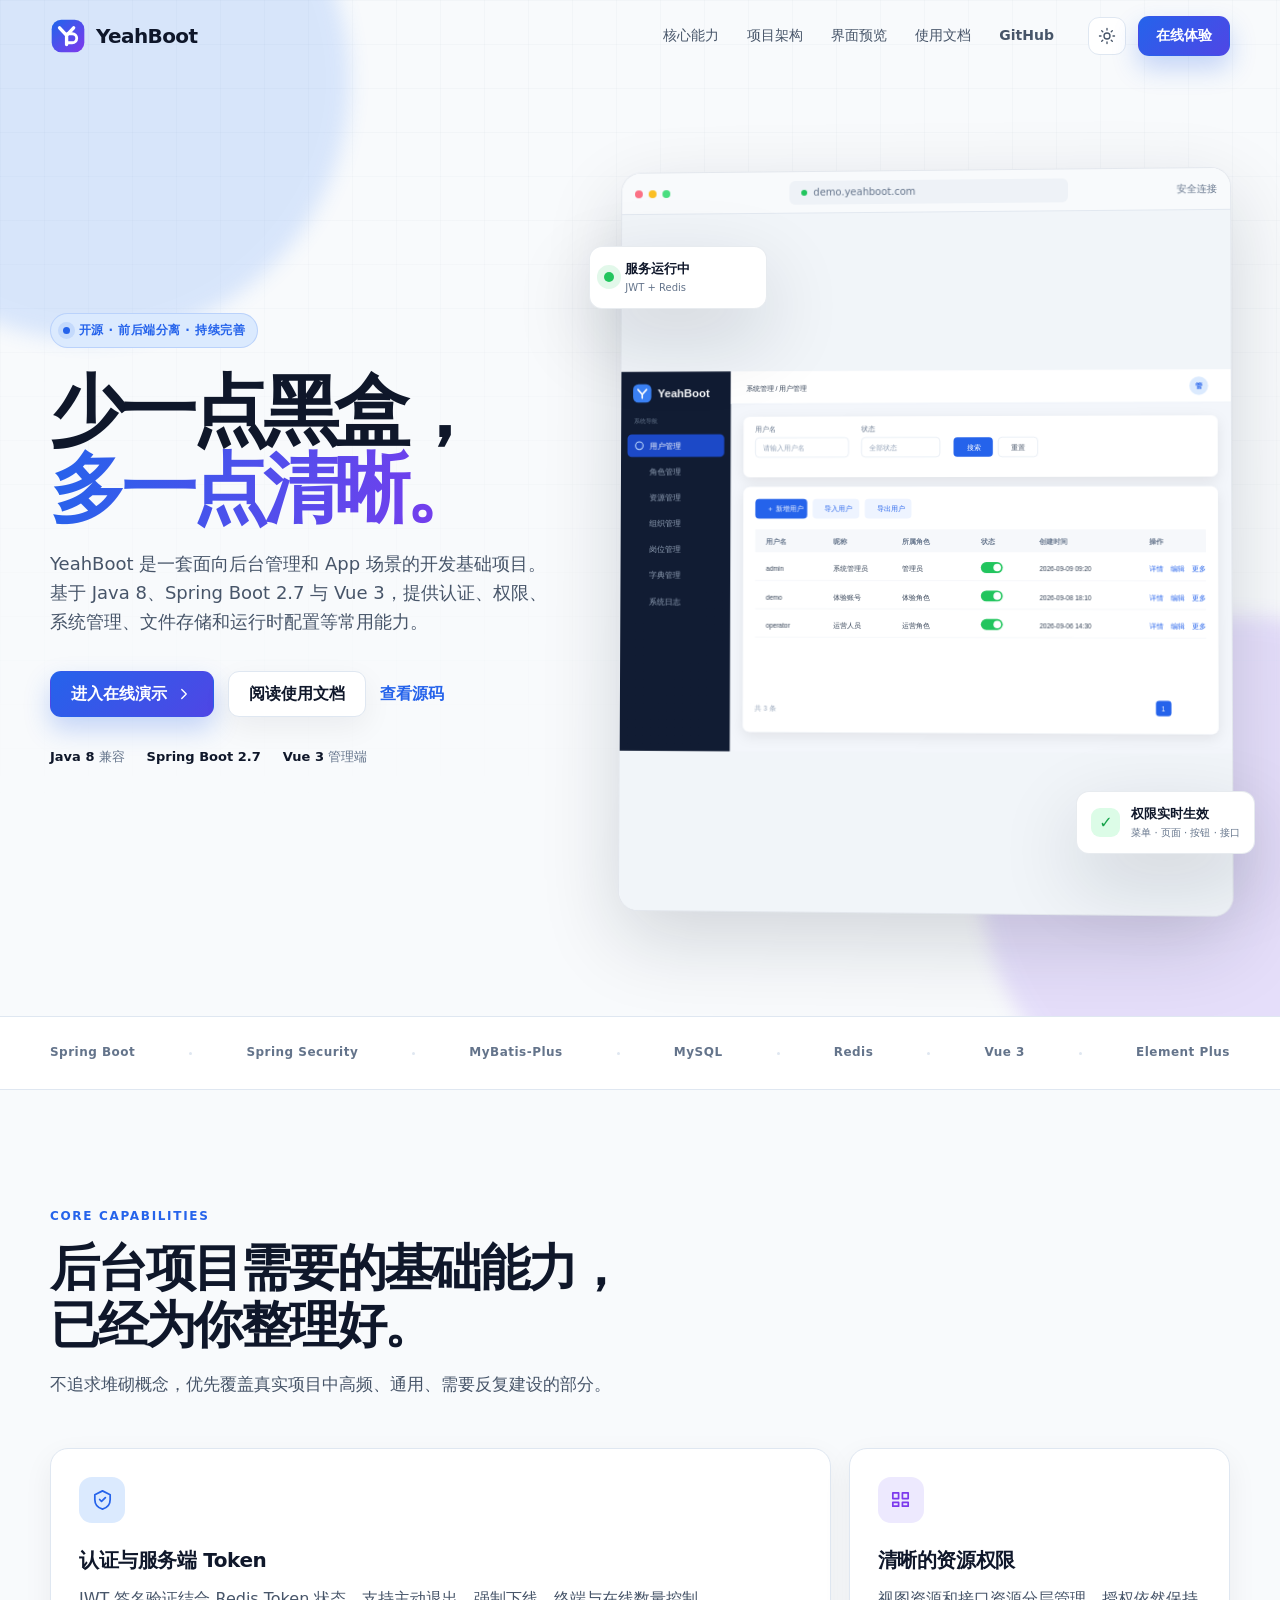
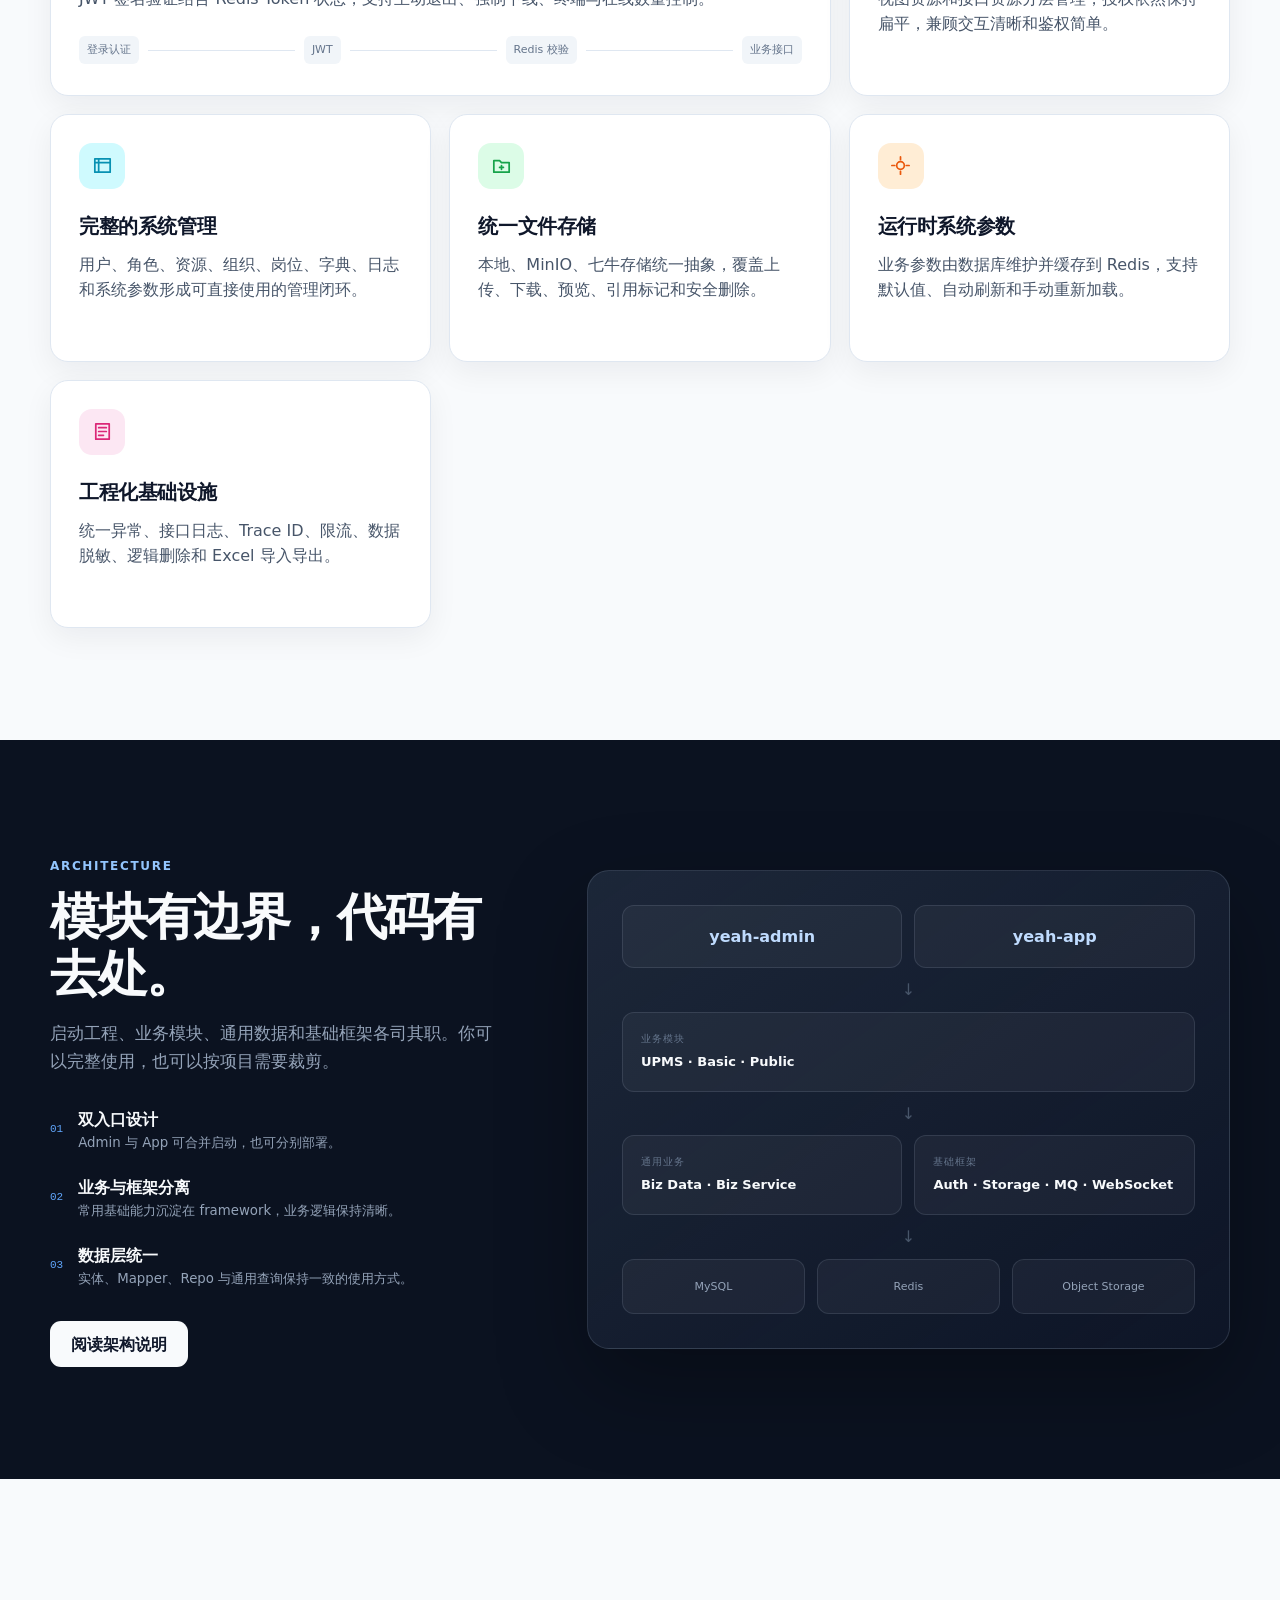
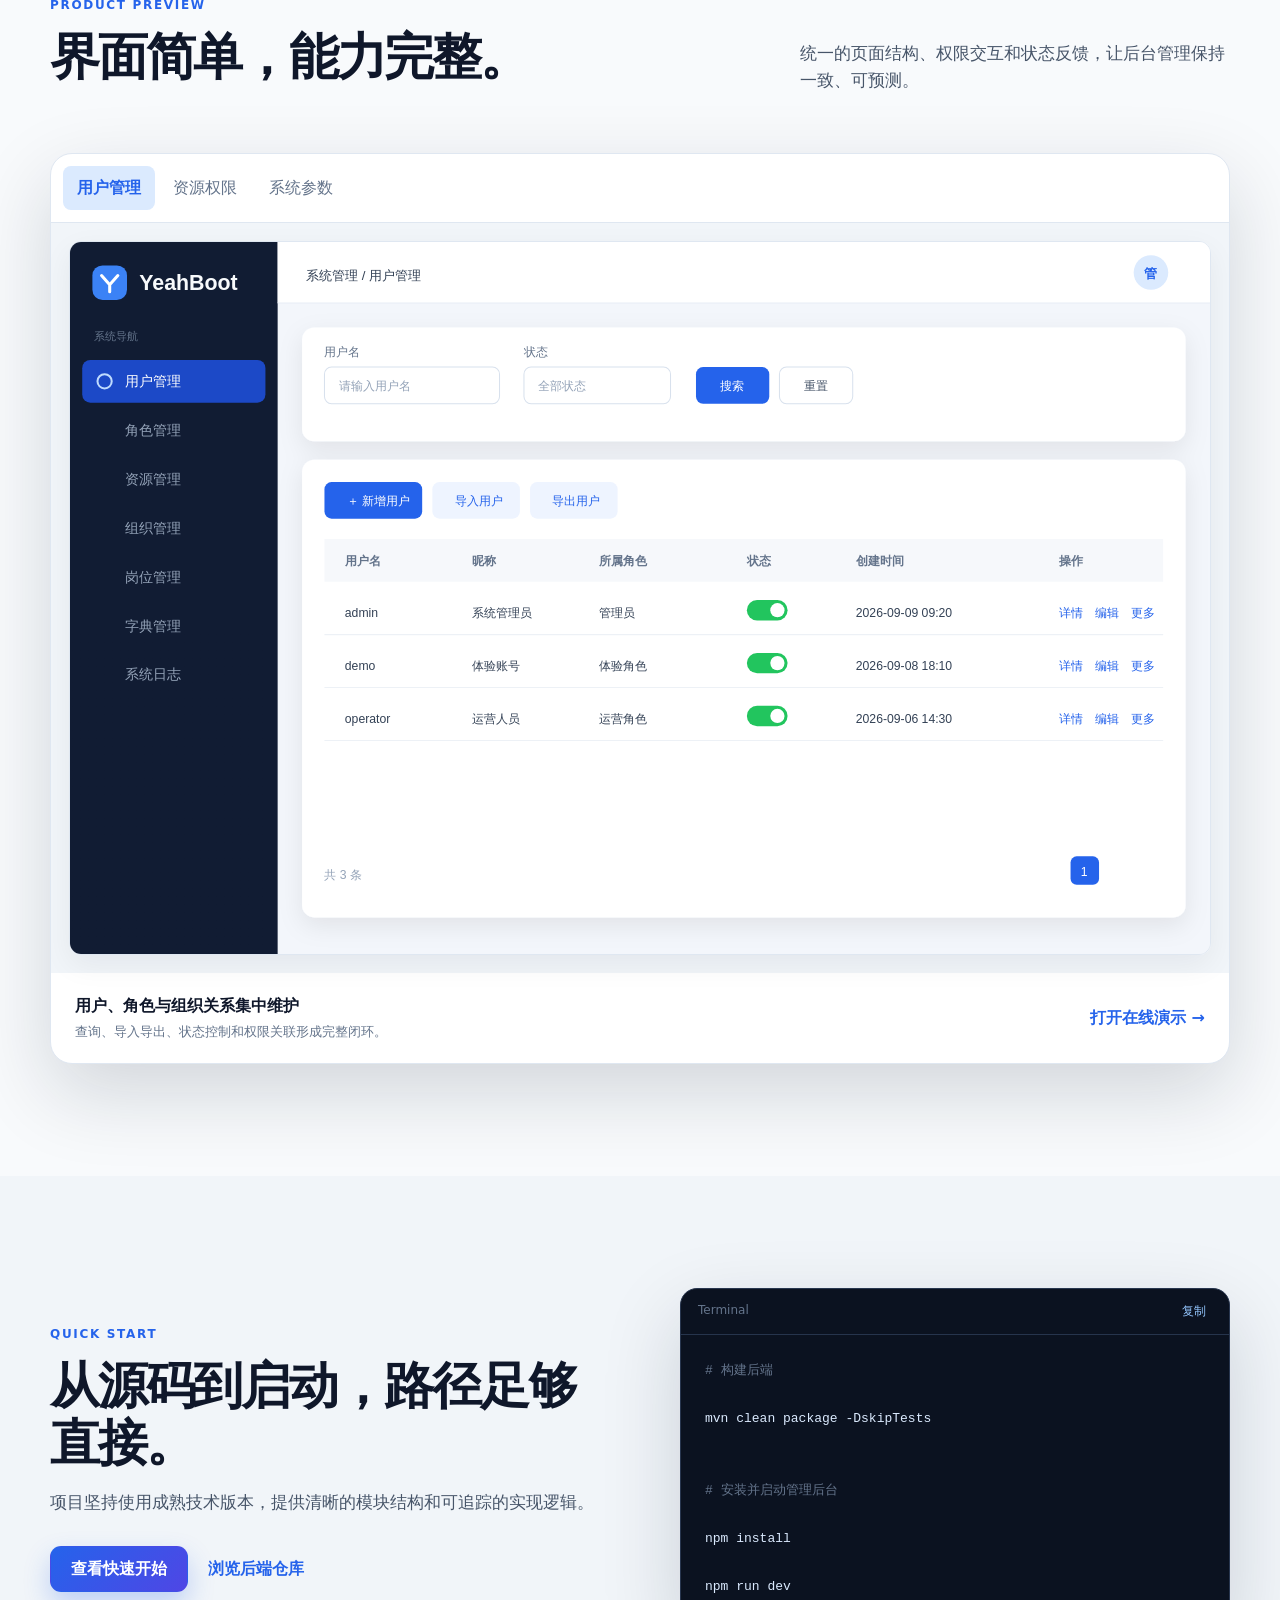
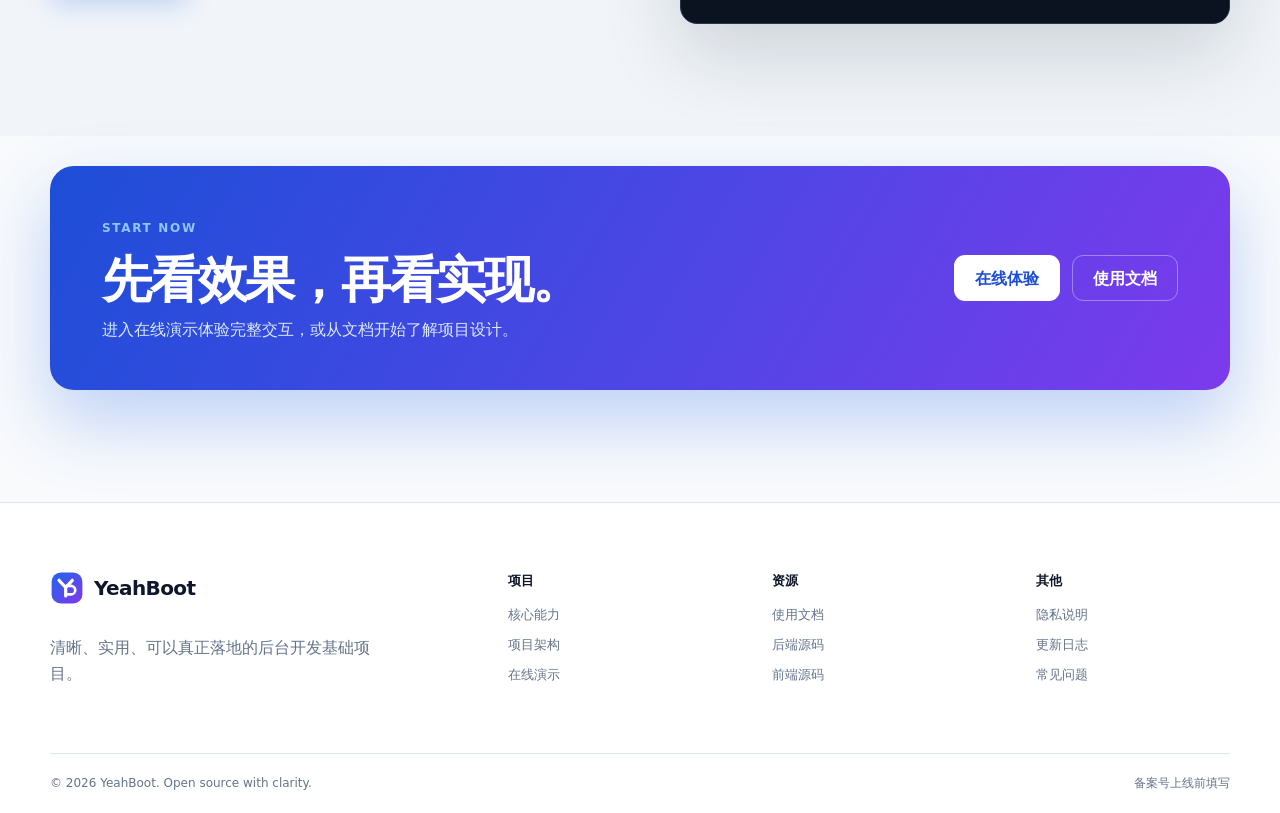
==== index.html @ 72047c6a "feat(site): add official website" ====
<!doctype html>
<html lang="zh-CN">
  <head>
    <meta charset="UTF-8" />
    <meta name="viewport" content="width=device-width, initial-scale=1.0" />
    <meta
      name="description"
      content="YeahBoot 是一套基于 Java 8、Spring Boot 2.7 和 Vue 3 的前后端分离后台开发基础项目。"
    />
    <meta
      name="keywords"
      content="YeahBoot,Spring Boot,Vue 3,后台管理,权限管理,Java 8,开源项目"
    />
    <meta name="theme-color" content="#0b1220" />
    <meta property="og:type" content="website" />
    <meta property="og:site_name" content="YeahBoot" />
    <meta
      property="og:title"
      content="YeahBoot - 清晰、实用的后台开发基础项目"
    />
    <meta
      property="og:description"
      content="从认证权限到系统管理，从文件存储到运行时配置，提供一套可以直接理解、修改和落地的前后端工程。"
    />
    <meta property="og:url" content="https://yeahboot.com/" />
    <link rel="canonical" href="https://yeahboot.com/" />
    <link rel="icon" href="./assets/images/favicon.svg" type="image/svg+xml" />
    <link rel="stylesheet" href="./assets/css/site.css" />
    <title>YeahBoot - 清晰、实用的后台开发基础项目</title>
  </head>
  <body>
    <a class="skip-link" href="#main">跳到主要内容</a>
    <header class="site-header" data-header>
      <div class="container header-inner">
        <a class="brand" href="#top" aria-label="YeahBoot 首页">
          <img
            src="./assets/images/logo.svg"
            alt=""
            width="36"
            height="36"
          /><span>YeahBoot</span>
        </a>
        <button
          class="nav-toggle"
          type="button"
          data-nav-toggle
          aria-label="打开导航"
          aria-expanded="false"
        >
          <span></span><span></span><span></span>
        </button>
        <nav class="site-nav" data-nav aria-label="主导航">
          <a href="#features">核心能力</a><a href="#architecture">项目架构</a
          ><a href="#preview">界面预览</a>
          <a href="https://docs.yeahboot.com">使用文档</a>
          <a
            href="https://github.com/yeshimin/yeah-boot"
            target="_blank"
            rel="noreferrer"
            >GitHub</a
          >
        </nav>
        <div class="header-actions">
          <button
            class="theme-toggle"
            type="button"
            data-theme-toggle
            aria-label="切换深浅色"
          >
            <svg
              class="theme-icon theme-icon-sun"
              viewBox="0 0 24 24"
              aria-hidden="true"
            >
              <circle cx="12" cy="12" r="4"></circle>
              <path
                d="M12 2v2M12 20v2M4.93 4.93l1.42 1.42M17.66 17.66l1.41 1.41M2 12h2M20 12h2M4.93 19.07l1.42-1.42M17.66 6.34l1.41-1.41"
              ></path>
            </svg>
            <svg
              class="theme-icon theme-icon-moon"
              viewBox="0 0 24 24"
              aria-hidden="true"
            >
              <path
                d="M20.5 15.5A8.5 8.5 0 0 1 8.5 3.5a8.5 8.5 0 1 0 12 12Z"
              ></path>
            </svg>
          </button>
          <a
            class="button button-small button-primary"
            href="https://demo.yeahboot.com"
            target="_blank"
            rel="noreferrer"
            >在线体验</a
          >
        </div>
      </div>
    </header>

    <main id="main">
      <section class="hero" id="top">
        <div class="hero-glow hero-glow-one"></div>
        <div class="hero-glow hero-glow-two"></div>
        <div class="container hero-grid">
          <div class="hero-copy" data-reveal>
            <div class="eyebrow">
              <span></span> 开源 · 前后端分离 · 持续完善
            </div>
            <h1>少一点黑盒，<br /><em>多一点清晰。</em></h1>
            <p class="hero-lead">
              YeahBoot 是一套面向后台管理和 App 场景的开发基础项目。基于 Java
              8、Spring Boot 2.7 与 Vue
              3，提供认证、权限、系统管理、文件存储和运行时配置等常用能力。
            </p>
            <div class="hero-actions">
              <a
                class="button button-primary"
                href="https://demo.yeahboot.com"
                target="_blank"
                rel="noreferrer"
                >进入在线演示
                <svg viewBox="0 0 24 24" aria-hidden="true">
                  <path d="m9 18 6-6-6-6"></path></svg
              ></a>
              <a
                class="button button-secondary"
                href="https://docs.yeahboot.com"
                >阅读使用文档</a
              >
              <a
                class="text-link"
                href="https://github.com/yeshimin/yeah-boot"
                target="_blank"
                rel="noreferrer"
                >查看源码</a
              >
            </div>
            <div class="hero-facts">
              <span><strong>Java 8</strong> 兼容</span
              ><span><strong>Spring Boot 2.7</strong></span
              ><span><strong>Vue 3</strong> 管理端</span>
            </div>
          </div>
          <div class="hero-visual" data-reveal data-delay="120">
            <div class="browser-shell">
              <div class="browser-bar">
                <div class="browser-dots"><i></i><i></i><i></i></div>
                <div class="browser-address">
                  <span></span> demo.yeahboot.com
                </div>
                <div class="browser-status">安全连接</div>
              </div>
              <img
                class="console-preview"
                src="./assets/images/admin-console.svg"
                alt="YeahBoot 管理后台界面示意图"
                width="1120"
                height="700"
              />
            </div>
            <div class="floating-card floating-card-permission">
              <span class="floating-icon">✓</span>
              <div>
                <strong>权限实时生效</strong
                ><small>菜单 · 页面 · 按钮 · 接口</small>
              </div>
            </div>
            <div class="floating-card floating-card-stack">
              <span class="pulse-dot"></span>
              <div><strong>服务运行中</strong><small>JWT + Redis</small></div>
            </div>
          </div>
        </div>
      </section>

      <section class="trust-strip">
        <div class="container trust-list">
          <span>Spring Boot</span><i></i><span>Spring Security</span><i></i
          ><span>MyBatis-Plus</span><i></i><span>MySQL</span><i></i
          ><span>Redis</span><i></i><span>Vue 3</span><i></i
          ><span>Element Plus</span>
        </div>
      </section>

      <section class="section" id="features">
        <div class="container">
          <div class="section-heading" data-reveal>
            <span class="section-kicker">CORE CAPABILITIES</span>
            <h2>后台项目需要的基础能力，<br />已经为你整理好。</h2>
            <p>
              不追求堆砌概念，优先覆盖真实项目中高频、通用、需要反复建设的部分。
            </p>
          </div>
          <div class="feature-grid">
            <article class="feature-card feature-card-large" data-reveal>
              <div class="feature-icon feature-icon-blue">
                <svg viewBox="0 0 24 24">
                  <path
                    d="M12 3 4 7v5c0 5 3.4 8.7 8 10 4.6-1.3 8-5 8-10V7l-8-4Z"
                  ></path>
                  <path d="m9 12 2 2 4-4"></path>
                </svg>
              </div>
              <h3>认证与服务端 Token</h3>
              <p>
                JWT 签名验证结合 Redis Token
                状态，支持主动退出、强制下线、终端与在线数量控制。
              </p>
              <div class="mini-flow">
                <span>登录认证</span><b></b><span>JWT</span><b></b
                ><span>Redis 校验</span><b></b><span>业务接口</span>
              </div>
            </article>
            <article class="feature-card" data-reveal data-delay="60">
              <div class="feature-icon feature-icon-violet">
                <svg viewBox="0 0 24 24">
                  <path
                    d="M4 5h6v6H4zM14 5h6v6h-6zM4 15h6v4H4zM14 15h6v4h-6z"
                  ></path>
                </svg>
              </div>
              <h3>清晰的资源权限</h3>
              <p>
                视图资源和接口资源分层管理，授权依然保持扁平，兼顾交互清晰和鉴权简单。
              </p>
            </article>
            <article class="feature-card" data-reveal data-delay="120">
              <div class="feature-icon feature-icon-cyan">
                <svg viewBox="0 0 24 24">
                  <path d="M4 5h16v14H4Z"></path>
                  <path d="M4 9h16M8 5v14"></path>
                </svg>
              </div>
              <h3>完整的系统管理</h3>
              <p>
                用户、角色、资源、组织、岗位、字典、日志和系统参数形成可直接使用的管理闭环。
              </p>
            </article>
            <article class="feature-card" data-reveal>
              <div class="feature-icon feature-icon-green">
                <svg viewBox="0 0 24 24">
                  <path d="M4 7h6l2 2h8v10H4V7Z"></path>
                  <path d="M12 12v4M10 14h4"></path>
                </svg>
              </div>
              <h3>统一文件存储</h3>
              <p>
                本地、MinIO、七牛存储统一抽象，覆盖上传、下载、预览、引用标记和安全删除。
              </p>
            </article>
            <article class="feature-card" data-reveal data-delay="60">
              <div class="feature-icon feature-icon-orange">
                <svg viewBox="0 0 24 24">
                  <path d="M12 3v3M12 18v3M3 12h3M18 12h3"></path>
                  <circle cx="12" cy="12" r="4"></circle>
                </svg>
              </div>
              <h3>运行时系统参数</h3>
              <p>
                业务参数由数据库维护并缓存到
                Redis，支持默认值、自动刷新和手动重新加载。
              </p>
            </article>
            <article class="feature-card" data-reveal data-delay="120">
              <div class="feature-icon feature-icon-pink">
                <svg viewBox="0 0 24 24">
                  <path d="M5 4h14v16H5z"></path>
                  <path d="M8 8h8M8 12h8M8 16h5"></path>
                </svg>
              </div>
              <h3>工程化基础设施</h3>
              <p>
                统一异常、接口日志、Trace ID、限流、数据脱敏、逻辑删除和 Excel
                导入导出。
              </p>
            </article>
          </div>
        </div>
      </section>

      <section class="section section-dark" id="architecture">
        <div class="container architecture-grid">
          <div class="architecture-copy" data-reveal>
            <span class="section-kicker section-kicker-light"
              >ARCHITECTURE</span
            >
            <h2>模块有边界，代码有去处。</h2>
            <p>
              启动工程、业务模块、通用数据和基础框架各司其职。你可以完整使用，也可以按项目需要裁剪。
            </p>
            <ul class="check-list">
              <li>
                <span>01</span>
                <div>
                  <strong>双入口设计</strong
                  ><small>Admin 与 App 可合并启动，也可分别部署。</small>
                </div>
              </li>
              <li>
                <span>02</span>
                <div>
                  <strong>业务与框架分离</strong
                  ><small
                    >常用基础能力沉淀在 framework，业务逻辑保持清晰。</small
                  >
                </div>
              </li>
              <li>
                <span>03</span>
                <div>
                  <strong>数据层统一</strong
                  ><small
                    >实体、Mapper、Repo 与通用查询保持一致的使用方式。</small
                  >
                </div>
              </li>
            </ul>
            <a
              class="button button-light"
              href="https://docs.yeahboot.com/#/architecture/overview"
              >阅读架构说明</a
            >
          </div>
          <div class="architecture-card" data-reveal data-delay="100">
            <div class="arch-row arch-entry">
              <span>yeah-admin</span><span>yeah-app</span>
            </div>
            <div class="arch-arrow">↓</div>
            <div class="arch-block">
              <small>业务模块</small><strong>UPMS · Basic · Public</strong>
            </div>
            <div class="arch-arrow">↓</div>
            <div class="arch-row">
              <div class="arch-block">
                <small>通用业务</small><strong>Biz Data · Biz Service</strong>
              </div>
              <div class="arch-block">
                <small>基础框架</small
                ><strong>Auth · Storage · MQ · WebSocket</strong>
              </div>
            </div>
            <div class="arch-arrow">↓</div>
            <div class="arch-row arch-infra">
              <span>MySQL</span><span>Redis</span><span>Object Storage</span>
            </div>
          </div>
        </div>
      </section>

      <section class="section" id="preview">
        <div class="container">
          <div class="section-heading section-heading-row" data-reveal>
            <div>
              <span class="section-kicker">PRODUCT PREVIEW</span>
              <h2>界面简单，能力完整。</h2>
            </div>
            <p>
              统一的页面结构、权限交互和状态反馈，让后台管理保持一致、可预测。
            </p>
          </div>
          <div class="preview-stage" data-reveal>
            <div class="preview-tabs" role="tablist">
              <button class="is-active" type="button" data-preview-tab="users">
                用户管理</button
              ><button type="button" data-preview-tab="resources">
                资源权限</button
              ><button type="button" data-preview-tab="config">系统参数</button>
            </div>
            <div class="preview-window">
              <img
                data-preview-image
                src="./assets/images/admin-console.svg"
                alt="YeahBoot 用户管理界面示意图"
              />
            </div>
            <div class="preview-caption">
              <div>
                <strong data-preview-title>用户、角色与组织关系集中维护</strong
                ><span data-preview-text
                  >查询、导入导出、状态控制和权限关联形成完整闭环。</span
                >
              </div>
              <a
                href="https://demo.yeahboot.com"
                target="_blank"
                rel="noreferrer"
                >打开在线演示 →</a
              >
            </div>
          </div>
        </div>
      </section>

      <section class="section section-quickstart">
        <div class="container quickstart-grid">
          <div data-reveal>
            <span class="section-kicker">QUICK START</span>
            <h2>从源码到启动，路径足够直接。</h2>
            <p>
              项目坚持使用成熟技术版本，提供清晰的模块结构和可追踪的实现逻辑。
            </p>
            <div class="quickstart-actions">
              <a
                class="button button-primary"
                href="https://docs.yeahboot.com/#/getting-started/quick-start"
                >查看快速开始</a
              ><a
                class="text-link"
                href="https://github.com/yeshimin/yeah-boot"
                target="_blank"
                rel="noreferrer"
                >浏览后端仓库</a
              >
            </div>
          </div>
          <div class="code-card" data-reveal data-delay="100">
            <div class="code-card-bar">
              <span>Terminal</span
              ><button type="button" data-copy-command>复制</button>
            </div>
            <pre><code><span class="code-comment"># 构建后端</span>
<span data-command>mvn clean package -DskipTests</span>

<span class="code-comment"># 安装并启动管理后台</span>
<span>npm install</span>
<span>npm run dev</span></code></pre>
          </div>
        </div>
      </section>

      <section class="section final-cta">
        <div class="container" data-reveal>
          <div class="cta-card">
            <div>
              <span class="section-kicker section-kicker-light">START NOW</span>
              <h2>先看效果，再看实现。</h2>
              <p>进入在线演示体验完整交互，或从文档开始了解项目设计。</p>
            </div>
            <div class="cta-actions">
              <a
                class="button button-white"
                href="https://demo.yeahboot.com"
                target="_blank"
                rel="noreferrer"
                >在线体验</a
              ><a
                class="button button-outline-light"
                href="https://docs.yeahboot.com"
                >使用文档</a
              >
            </div>
          </div>
        </div>
      </section>
    </main>

    <footer class="site-footer">
      <div class="container footer-grid">
        <div>
          <a class="brand footer-brand" href="#top"
            ><img
              src="./assets/images/logo.svg"
              alt=""
              width="34"
              height="34"
            /><span>YeahBoot</span></a
          >
          <p>清晰、实用、可以真正落地的后台开发基础项目。</p>
        </div>
        <div class="footer-links">
          <strong>项目</strong><a href="#features">核心能力</a
          ><a href="#architecture">项目架构</a
          ><a href="https://demo.yeahboot.com">在线演示</a>
        </div>
        <div class="footer-links">
          <strong>资源</strong><a href="https://docs.yeahboot.com">使用文档</a
          ><a href="https://github.com/yeshimin/yeah-boot">后端源码</a
          ><a href="https://github.com/yeshimin/yeah-boot-admin">前端源码</a>
        </div>
        <div class="footer-links">
          <strong>其他</strong><a href="./privacy.html">隐私说明</a
          ><a href="https://docs.yeahboot.com/#/changelog">更新日志</a
          ><a href="https://docs.yeahboot.com/#/faq">常见问题</a>
        </div>
      </div>
      <div class="container footer-bottom">
        <span
          >© <span data-current-year></span> YeahBoot. Open source with
          clarity.</span
        ><span class="filing-placeholder">备案号上线前填写</span>
      </div>
    </footer>
    <script defer src="./assets/js/main.js"></script>
  </body>
</html>
---- assets/css/site.css ----
:root {
  color-scheme: light;
  --bg: #f8fafc;
  --surface: #ffffff;
  --surface-soft: #f1f5f9;
  --text: #0f172a;
  --text-soft: #475569;
  --text-muted: #64748b;
  --border: #dfe7f1;
  --primary: #2563eb;
  --primary-dark: #1d4ed8;
  --primary-soft: #dbeafe;
  --violet: #7c3aed;
  --header: rgba(248, 250, 252, 0.82);
  --shadow-sm: 0 10px 30px rgba(15, 23, 42, 0.06);
  --shadow-lg: 0 28px 80px rgba(15, 23, 42, 0.16);
  --radius: 18px;
  --container: 1180px;
}

:root[data-theme="dark"] {
  color-scheme: dark;
  --bg: #080d18;
  --surface: #0f172a;
  --surface-soft: #131e33;
  --text: #f8fafc;
  --text-soft: #cbd5e1;
  --text-muted: #94a3b8;
  --border: #24324a;
  --primary: #60a5fa;
  --primary-dark: #3b82f6;
  --primary-soft: rgba(37, 99, 235, 0.18);
  --header: rgba(8, 13, 24, 0.84);
  --shadow-sm: 0 10px 30px rgba(0, 0, 0, 0.2);
  --shadow-lg: 0 28px 80px rgba(0, 0, 0, 0.42);
}

* {
  box-sizing: border-box;
}
html {
  scroll-behavior: smooth;
}
body {
  margin: 0;
  overflow-x: hidden;
  background: var(--bg);
  color: var(--text);
  font-family:
    Inter,
    ui-sans-serif,
    system-ui,
    -apple-system,
    BlinkMacSystemFont,
    "Segoe UI",
    "PingFang SC",
    "Microsoft YaHei",
    sans-serif;
  line-height: 1.6;
  -webkit-font-smoothing: antialiased;
}
button,
input {
  font: inherit;
}
a {
  color: inherit;
  text-decoration: none;
}
img {
  display: block;
  max-width: 100%;
}
svg {
  fill: none;
  stroke: currentColor;
  stroke-width: 1.8;
  stroke-linecap: round;
  stroke-linejoin: round;
}
.container {
  width: min(calc(100% - 40px), var(--container));
  margin-inline: auto;
}
.skip-link {
  position: fixed;
  z-index: 999;
  top: 10px;
  left: 10px;
  padding: 8px 14px;
  transform: translateY(-150%);
  border-radius: 8px;
  background: var(--text);
  color: var(--bg);
}
.skip-link:focus {
  transform: translateY(0);
}

.site-header {
  position: fixed;
  z-index: 100;
  inset: 0 0 auto;
  height: 72px;
  border-bottom: 1px solid transparent;
  transition:
    background 0.25s,
    border-color 0.25s,
    box-shadow 0.25s;
}
.site-header.is-scrolled {
  border-color: var(--border);
  background: var(--header);
  box-shadow: 0 5px 24px rgba(15, 23, 42, 0.05);
  backdrop-filter: blur(18px);
}
.header-inner {
  height: 100%;
  display: flex;
  align-items: center;
  gap: 34px;
}
.brand {
  display: inline-flex;
  align-items: center;
  gap: 10px;
  font-size: 20px;
  font-weight: 800;
  letter-spacing: -0.03em;
}
.brand img {
  flex: none;
}
.site-nav {
  display: flex;
  align-items: center;
  gap: 28px;
  margin-left: auto;
  color: var(--text-soft);
  font-size: 14px;
  font-weight: 560;
}
.site-nav a {
  position: relative;
  transition: color 0.2s;
}
.site-nav a::after {
  content: "";
  position: absolute;
  right: 0;
  bottom: -6px;
  left: 0;
  height: 2px;
  transform: scaleX(0);
  border-radius: 2px;
  background: var(--primary);
  transition: transform 0.2s;
}
.site-nav a:hover {
  color: var(--text);
}
.site-nav a:hover::after {
  transform: scaleX(1);
}
.header-actions {
  display: flex;
  align-items: center;
  gap: 12px;
}
.theme-toggle,
.nav-toggle {
  display: grid;
  place-items: center;
  width: 38px;
  height: 38px;
  padding: 0;
  border: 1px solid var(--border);
  border-radius: 11px;
  background: var(--surface);
  color: var(--text-soft);
  cursor: pointer;
}
.theme-toggle svg {
  width: 18px;
  height: 18px;
}
.theme-icon-moon,
:root[data-theme="dark"] .theme-icon-sun {
  display: none;
}
:root[data-theme="dark"] .theme-icon-moon {
  display: block;
}
.nav-toggle {
  display: none;
  gap: 4px;
}
.nav-toggle span {
  width: 17px;
  height: 2px;
  border-radius: 2px;
  background: currentColor;
}

.button {
  display: inline-flex;
  align-items: center;
  justify-content: center;
  gap: 8px;
  min-height: 46px;
  padding: 0 20px;
  border: 1px solid transparent;
  border-radius: 11px;
  font-weight: 680;
  transition:
    transform 0.2s,
    box-shadow 0.2s,
    background 0.2s,
    border-color 0.2s;
}
.button:hover {
  transform: translateY(-2px);
}
.button svg {
  width: 18px;
}
.button-small {
  min-height: 40px;
  padding-inline: 17px;
  font-size: 14px;
}
.button-primary {
  background: linear-gradient(135deg, #2563eb, #4f46e5);
  color: #fff;
  box-shadow: 0 12px 26px rgba(37, 99, 235, 0.25);
}
.button-primary:hover {
  box-shadow: 0 16px 36px rgba(37, 99, 235, 0.34);
}
.button-secondary {
  border-color: var(--border);
  background: var(--surface);
  color: var(--text);
  box-shadow: var(--shadow-sm);
}
.button-light {
  background: #f8fafc;
  color: #0f172a;
}
.button-white {
  background: #fff;
  color: #1d4ed8;
}
.button-outline-light {
  border-color: rgba(255, 255, 255, 0.36);
  color: #fff;
}
.text-link {
  font-weight: 680;
  color: var(--primary);
}

.hero {
  position: relative;
  overflow: hidden;
  min-height: 820px;
  padding: 168px 0 104px;
}
.hero::before {
  content: "";
  position: absolute;
  inset: 0;
  opacity: 0.45;
  background-image:
    linear-gradient(rgba(100, 116, 139, 0.08) 1px, transparent 1px),
    linear-gradient(90deg, rgba(100, 116, 139, 0.08) 1px, transparent 1px);
  background-size: 44px 44px;
  mask-image: linear-gradient(to bottom, #000 15%, transparent 85%);
}
.hero-glow {
  position: absolute;
  width: 520px;
  height: 520px;
  border-radius: 50%;
  filter: blur(10px);
  opacity: 0.17;
  pointer-events: none;
}
.hero-glow-one {
  top: -180px;
  left: -170px;
  background: #3b82f6;
}
.hero-glow-two {
  right: -220px;
  bottom: -120px;
  background: #8b5cf6;
}
.hero-grid {
  position: relative;
  display: grid;
  grid-template-columns: 0.9fr 1.1fr;
  align-items: center;
  gap: 66px;
}
.eyebrow,
.section-kicker {
  color: var(--primary);
  font-size: 12px;
  font-weight: 800;
  letter-spacing: 0.14em;
  text-transform: uppercase;
}
.eyebrow {
  display: inline-flex;
  align-items: center;
  gap: 9px;
  padding: 7px 12px;
  border: 1px solid rgba(37, 99, 235, 0.18);
  border-radius: 999px;
  background: var(--primary-soft);
  letter-spacing: 0.04em;
  text-transform: none;
}
.eyebrow span {
  width: 7px;
  height: 7px;
  border-radius: 50%;
  background: var(--primary);
  box-shadow: 0 0 0 5px rgba(37, 99, 235, 0.12);
}
.hero h1 {
  margin: 24px 0 22px;
  font-size: clamp(48px, 6vw, 76px);
  line-height: 1.03;
  letter-spacing: -0.065em;
}
.hero h1 em {
  color: transparent;
  font-style: normal;
  background: linear-gradient(100deg, #2563eb, #7c3aed);
  background-clip: text;
  -webkit-background-clip: text;
}
.hero-lead {
  max-width: 610px;
  margin: 0;
  color: var(--text-soft);
  font-size: 18px;
}
.hero-actions {
  display: flex;
  align-items: center;
  flex-wrap: wrap;
  gap: 14px;
  margin-top: 34px;
}
.hero-facts {
  display: flex;
  flex-wrap: wrap;
  gap: 22px;
  margin-top: 30px;
  color: var(--text-muted);
  font-size: 13px;
}
.hero-facts strong {
  color: var(--text);
}
.hero-visual {
  position: relative;
  width: 100%;
  min-width: 0;
}
.browser-shell {
  overflow: hidden;
  border: 1px solid rgba(148, 163, 184, 0.26);
  border-radius: 20px;
  background: #fff;
  box-shadow: var(--shadow-lg);
  transform: perspective(1300px) rotateY(-2deg) rotateX(1deg);
}
.browser-bar {
  display: grid;
  grid-template-columns: 90px 1fr 80px;
  align-items: center;
  height: 42px;
  padding: 0 13px;
  border-bottom: 1px solid #e2e8f0;
  background: #f8fafc;
  color: #64748b;
  font-size: 10px;
}
.browser-dots {
  display: flex;
  gap: 6px;
}
.browser-dots i {
  width: 8px;
  height: 8px;
  border-radius: 50%;
  background: #cbd5e1;
}
.browser-dots i:first-child {
  background: #fb7185;
}
.browser-dots i:nth-child(2) {
  background: #fbbf24;
}
.browser-dots i:last-child {
  background: #4ade80;
}
.browser-address {
  display: flex;
  justify-self: center;
  align-items: center;
  gap: 6px;
  width: min(280px, 90%);
  padding: 4px 12px;
  border-radius: 6px;
  background: #eef2f7;
}
.browser-address span {
  width: 6px;
  height: 6px;
  border-radius: 50%;
  background: #22c55e;
}
.browser-status {
  text-align: right;
}
.console-preview {
  width: 100%;
  background: #f1f5f9;
}
.floating-card {
  position: absolute;
  display: flex;
  align-items: center;
  gap: 11px;
  min-width: 178px;
  padding: 12px 14px;
  border: 1px solid rgba(148, 163, 184, 0.22);
  border-radius: 13px;
  background: var(--surface);
  box-shadow: var(--shadow-lg);
}
.floating-card strong,
.floating-card small {
  display: block;
}
.floating-card strong {
  font-size: 13px;
}
.floating-card small {
  color: var(--text-muted);
  font-size: 10px;
}
.floating-card-permission {
  right: -25px;
  bottom: 58px;
}
.floating-card-stack {
  top: 78px;
  left: -28px;
}
.floating-icon {
  display: grid;
  place-items: center;
  width: 29px;
  height: 29px;
  border-radius: 9px;
  background: #dcfce7;
  color: #16a34a;
  font-weight: 900;
}
.pulse-dot {
  width: 10px;
  height: 10px;
  border-radius: 50%;
  background: #22c55e;
  box-shadow: 0 0 0 7px rgba(34, 197, 94, 0.13);
}

.trust-strip {
  border-block: 1px solid var(--border);
  background: var(--surface);
}
.trust-list {
  display: flex;
  align-items: center;
  justify-content: space-between;
  min-height: 72px;
  color: var(--text-muted);
  font-size: 12px;
  font-weight: 750;
  letter-spacing: 0.04em;
}
.trust-list i {
  width: 3px;
  height: 3px;
  border-radius: 50%;
  background: var(--border);
}
.section {
  padding: 112px 0;
}
.section-heading {
  max-width: 760px;
  margin-bottom: 50px;
}
.section-heading h2,
.architecture-copy h2,
.quickstart-grid h2,
.cta-card h2 {
  margin: 12px 0 17px;
  font-size: clamp(34px, 4vw, 50px);
  line-height: 1.14;
  letter-spacing: -0.045em;
}
.section-heading p,
.architecture-copy > p,
.quickstart-grid p {
  margin: 0;
  color: var(--text-soft);
  font-size: 17px;
}
.section-heading-row {
  display: flex;
  align-items: end;
  justify-content: space-between;
  max-width: none;
}
.section-heading-row p {
  max-width: 430px;
  padding-bottom: 9px;
}
.feature-grid {
  display: grid;
  grid-template-columns: repeat(3, 1fr);
  gap: 18px;
}
.feature-card {
  min-height: 248px;
  padding: 28px;
  border: 1px solid var(--border);
  border-radius: var(--radius);
  background: var(--surface);
  box-shadow: var(--shadow-sm);
  transition:
    transform 0.25s,
    border-color 0.25s,
    box-shadow 0.25s;
}
.feature-card:hover {
  transform: translateY(-5px);
  border-color: rgba(37, 99, 235, 0.35);
  box-shadow: 0 22px 45px rgba(15, 23, 42, 0.1);
}
.feature-card-large {
  grid-column: span 2;
}
.feature-icon {
  display: grid;
  place-items: center;
  width: 46px;
  height: 46px;
  border-radius: 13px;
}
.feature-icon svg {
  width: 23px;
  height: 23px;
}
.feature-icon-blue {
  background: #dbeafe;
  color: #2563eb;
}
.feature-icon-violet {
  background: #ede9fe;
  color: #7c3aed;
}
.feature-icon-cyan {
  background: #cffafe;
  color: #0891b2;
}
.feature-icon-green {
  background: #dcfce7;
  color: #16a34a;
}
.feature-icon-orange {
  background: #ffedd5;
  color: #ea580c;
}
.feature-icon-pink {
  background: #fce7f3;
  color: #db2777;
}
.feature-card h3 {
  margin: 21px 0 10px;
  font-size: 20px;
  letter-spacing: -0.02em;
}
.feature-card p {
  margin: 0;
  color: var(--text-soft);
}
.mini-flow {
  display: flex;
  align-items: center;
  gap: 9px;
  margin-top: 25px;
  color: var(--text-muted);
  font-size: 11px;
}
.mini-flow span {
  padding: 5px 8px;
  border-radius: 6px;
  background: var(--surface-soft);
}
.mini-flow b {
  flex: 1;
  height: 1px;
  background: var(--border);
}

.section-dark {
  overflow: hidden;
  background: #0b1220;
  color: #f8fafc;
}
.section-kicker-light {
  color: #93c5fd;
}
.architecture-grid {
  display: grid;
  grid-template-columns: 0.82fr 1.18fr;
  align-items: center;
  gap: 90px;
}
.architecture-copy > p {
  color: #94a3b8;
}
.check-list {
  display: grid;
  gap: 21px;
  margin: 32px 0;
  padding: 0;
  list-style: none;
}
.check-list li {
  display: flex;
  gap: 15px;
  align-items: center;
}
.check-list li > span {
  color: #60a5fa;
  font-family: ui-monospace, monospace;
  font-size: 11px;
}
.check-list strong,
.check-list small {
  display: block;
}
.check-list small {
  color: #94a3b8;
}
.architecture-card {
  padding: 34px;
  border: 1px solid rgba(148, 163, 184, 0.2);
  border-radius: 22px;
  background: linear-gradient(
    145deg,
    rgba(30, 41, 59, 0.92),
    rgba(15, 23, 42, 0.7)
  );
  box-shadow: 0 35px 90px rgba(0, 0, 0, 0.3);
}
.arch-row {
  display: grid;
  grid-template-columns: 1fr 1fr;
  gap: 12px;
}
.arch-entry span,
.arch-infra span,
.arch-block {
  padding: 18px;
  border: 1px solid rgba(148, 163, 184, 0.18);
  border-radius: 12px;
  background: rgba(255, 255, 255, 0.045);
}
.arch-entry span {
  text-align: center;
  color: #bfdbfe;
  font-weight: 750;
}
.arch-block small,
.arch-block strong {
  display: block;
}
.arch-block small {
  color: #64748b;
  font-size: 10px;
  text-transform: uppercase;
  letter-spacing: 0.1em;
}
.arch-block strong {
  margin-top: 5px;
  font-size: 13px;
}
.arch-arrow {
  padding: 9px;
  text-align: center;
  color: #475569;
}
.arch-infra {
  grid-template-columns: repeat(3, 1fr);
}
.arch-infra span {
  text-align: center;
  color: #94a3b8;
  font-size: 11px;
}

.preview-stage {
  overflow: hidden;
  border: 1px solid var(--border);
  border-radius: 22px;
  background: var(--surface);
  box-shadow: var(--shadow-lg);
}
.preview-tabs {
  display: flex;
  gap: 4px;
  padding: 12px;
  border-bottom: 1px solid var(--border);
}
.preview-tabs button {
  padding: 9px 14px;
  border: 0;
  border-radius: 8px;
  background: transparent;
  color: var(--text-muted);
  cursor: pointer;
}
.preview-tabs button.is-active {
  background: var(--primary-soft);
  color: var(--primary);
  font-weight: 700;
}
.preview-window {
  padding: 18px;
  background: var(--surface-soft);
}
.preview-window img {
  width: 100%;
  border: 1px solid var(--border);
  border-radius: 12px;
  box-shadow: var(--shadow-sm);
}
.preview-caption {
  display: flex;
  align-items: center;
  justify-content: space-between;
  gap: 24px;
  padding: 20px 24px;
}
.preview-caption strong,
.preview-caption span {
  display: block;
}
.preview-caption span {
  margin-top: 3px;
  color: var(--text-muted);
  font-size: 13px;
}
.preview-caption a {
  color: var(--primary);
  font-weight: 700;
  white-space: nowrap;
}
.section-quickstart {
  background: var(--surface-soft);
}
.quickstart-grid {
  display: grid;
  grid-template-columns: 1fr 1fr;
  align-items: center;
  gap: 80px;
}
.quickstart-actions {
  display: flex;
  align-items: center;
  gap: 20px;
  margin-top: 30px;
}
.code-card {
  overflow: hidden;
  border: 1px solid #28364f;
  border-radius: 17px;
  background: #0b1220;
  color: #dbeafe;
  box-shadow: var(--shadow-lg);
}
.code-card-bar {
  display: flex;
  justify-content: space-between;
  padding: 12px 17px;
  border-bottom: 1px solid #26344c;
  color: #64748b;
  font-size: 12px;
}
.code-card-bar button {
  border: 0;
  background: transparent;
  color: #93c5fd;
  cursor: pointer;
}
.code-card pre {
  overflow-x: auto;
  margin: 0;
  padding: 24px;
  font:
    13px/1.85 ui-monospace,
    SFMono-Regular,
    Menlo,
    Consolas,
    monospace;
}
.code-card code span {
  display: block;
}
.code-card .code-comment {
  color: #64748b;
}
.final-cta {
  padding-top: 30px;
}
.cta-card {
  display: flex;
  align-items: center;
  justify-content: space-between;
  gap: 40px;
  padding: 48px 52px;
  border-radius: 24px;
  background: linear-gradient(120deg, #1d4ed8, #4f46e5 55%, #7c3aed);
  color: #fff;
  box-shadow: 0 30px 70px rgba(37, 99, 235, 0.28);
}
.cta-card h2 {
  margin-bottom: 8px;
}
.cta-card p {
  margin: 0;
  color: #dbeafe;
}
.cta-actions {
  display: flex;
  gap: 12px;
  flex: none;
}

.site-footer {
  padding-top: 68px;
  border-top: 1px solid var(--border);
  background: var(--surface);
}
.footer-grid {
  display: grid;
  grid-template-columns: 2fr repeat(3, 1fr);
  gap: 70px;
  padding-bottom: 50px;
}
.footer-brand {
  margin-bottom: 14px;
}
.footer-grid p {
  max-width: 320px;
  color: var(--text-muted);
}
.footer-links {
  display: grid;
  align-content: start;
  gap: 9px;
  font-size: 13px;
}
.footer-links strong {
  margin-bottom: 4px;
}
.footer-links a {
  color: var(--text-muted);
}
.footer-links a:hover {
  color: var(--primary);
}
.footer-bottom {
  display: flex;
  justify-content: space-between;
  padding-block: 20px;
  border-top: 1px solid var(--border);
  color: var(--text-muted);
  font-size: 12px;
}

[data-reveal] {
  opacity: 0;
  transform: translateY(18px);
  transition:
    opacity 0.65s ease,
    transform 0.65s ease;
  transition-delay: var(--reveal-delay, 0ms);
}
[data-reveal].is-visible {
  opacity: 1;
  transform: none;
}
.legal-page,
.not-found-page {
  min-height: 100vh;
}
.legal-main {
  max-width: 820px;
  padding-top: 150px;
  padding-bottom: 100px;
}
.legal-main h1 {
  margin: 10px 0 0;
  font-size: 48px;
}
.legal-updated {
  color: var(--text-muted);
}
.legal-main section {
  margin-top: 36px;
}
.legal-main h2 {
  font-size: 22px;
}
.legal-main p {
  color: var(--text-soft);
}
.not-found-page {
  display: grid;
  place-items: center;
  padding: 30px;
  background:
    radial-gradient(circle at top, var(--primary-soft), transparent 46%),
    var(--bg);
}
.not-found-card {
  max-width: 560px;
  text-align: center;
}
.not-found-card .brand {
  justify-content: center;
}
.not-found-card > strong {
  display: block;
  margin-top: 50px;
  color: var(--primary);
  font-size: 90px;
  line-height: 1;
}
.not-found-card h1 {
  font-size: 38px;
}
.not-found-card p {
  color: var(--text-soft);
}
.not-found-card > div {
  display: flex;
  justify-content: center;
  gap: 12px;
  margin-top: 28px;
}

@media (max-width: 980px) {
  .header-inner {
    gap: 12px;
  }
  .site-nav {
    position: fixed;
    top: 72px;
    right: 20px;
    left: 20px;
    display: none;
    align-items: stretch;
    gap: 3px;
    padding: 14px;
    border: 1px solid var(--border);
    border-radius: 14px;
    background: var(--surface);
    box-shadow: var(--shadow-lg);
  }
  .site-nav.is-open {
    display: grid;
  }
  .site-nav a {
    padding: 10px;
  }
  .site-nav a::after {
    display: none;
  }
  .nav-toggle {
    display: grid;
    margin-left: auto;
  }
  .header-actions .button {
    display: none;
  }
  .header-actions {
    gap: 8px;
  }
  .hero {
    padding-top: 132px;
  }
  .hero-grid,
  .architecture-grid,
  .quickstart-grid {
    grid-template-columns: 1fr;
  }
  .hero-grid {
    gap: 70px;
  }
  .hero-copy {
    text-align: center;
  }
  .hero-lead {
    margin-inline: auto;
  }
  .hero-actions,
  .hero-facts {
    justify-content: center;
  }
  .hero-visual {
    width: 100%;
    max-width: 760px;
    margin: auto;
  }
  .feature-grid {
    grid-template-columns: 1fr 1fr;
  }
  .feature-card-large {
    grid-column: span 2;
  }
  .architecture-grid {
    gap: 55px;
  }
  .section-heading-row {
    display: block;
  }
  .section-heading-row p {
    max-width: 700px;
  }
  .footer-grid {
    grid-template-columns: 2fr 1fr 1fr;
  }
  .footer-grid > :last-child {
    grid-column: 2;
  }
}

@media (max-width: 640px) {
  .container {
    width: min(calc(100% - 28px), var(--container));
  }
  .site-header {
    height: 64px;
  }
  .site-nav {
    top: 64px;
  }
  .hero {
    min-height: auto;
    padding: 112px 0 80px;
  }
  .hero h1 {
    font-size: 48px;
  }
  .hero-lead {
    font-size: 16px;
  }
  .hero-actions {
    flex-direction: column;
    align-items: stretch;
  }
  .hero-actions .text-link {
    padding: 8px;
  }
  .hero-facts {
    gap: 12px;
  }
  .floating-card {
    display: none;
  }
  .browser-shell {
    border-radius: 13px;
    transform: none;
  }
  .browser-bar {
    grid-template-columns: 58px 1fr;
  }
  .browser-status {
    display: none;
  }
  .section {
    padding: 80px 0;
  }
  .section-heading h2,
  .architecture-copy h2,
  .quickstart-grid h2,
  .cta-card h2 {
    font-size: 34px;
  }
  .feature-grid {
    grid-template-columns: 1fr;
  }
  .feature-card-large {
    grid-column: auto;
  }
  .mini-flow {
    flex-wrap: wrap;
  }
  .mini-flow b {
    min-width: 15px;
  }
  .architecture-card {
    padding: 20px;
  }
  .arch-row {
    grid-template-columns: 1fr;
  }
  .arch-infra {
    grid-template-columns: 1fr 1fr 1fr;
  }
  .preview-tabs {
    overflow-x: auto;
  }
  .preview-caption {
    align-items: flex-start;
    flex-direction: column;
  }
  .quickstart-grid {
    gap: 46px;
  }
  .quickstart-actions {
    align-items: flex-start;
    flex-direction: column;
  }
  .cta-card {
    align-items: flex-start;
    flex-direction: column;
    padding: 34px 26px;
  }
  .cta-actions {
    width: 100%;
    flex-direction: column;
  }
  .footer-grid {
    grid-template-columns: 1fr 1fr;
    gap: 38px;
  }
  .footer-grid > :first-child {
    grid-column: 1/-1;
  }
  .footer-grid > :last-child {
    grid-column: auto;
  }
  .footer-bottom {
    align-items: flex-start;
    flex-direction: column;
    gap: 6px;
  }
}

@media (prefers-reduced-motion: reduce) {
  html {
    scroll-behavior: auto;
  }
  *,
  *::before,
  *::after {
    animation-duration: 0.01ms !important;
    transition-duration: 0.01ms !important;
  }
  [data-reveal] {
    opacity: 1;
    transform: none;
  }
}
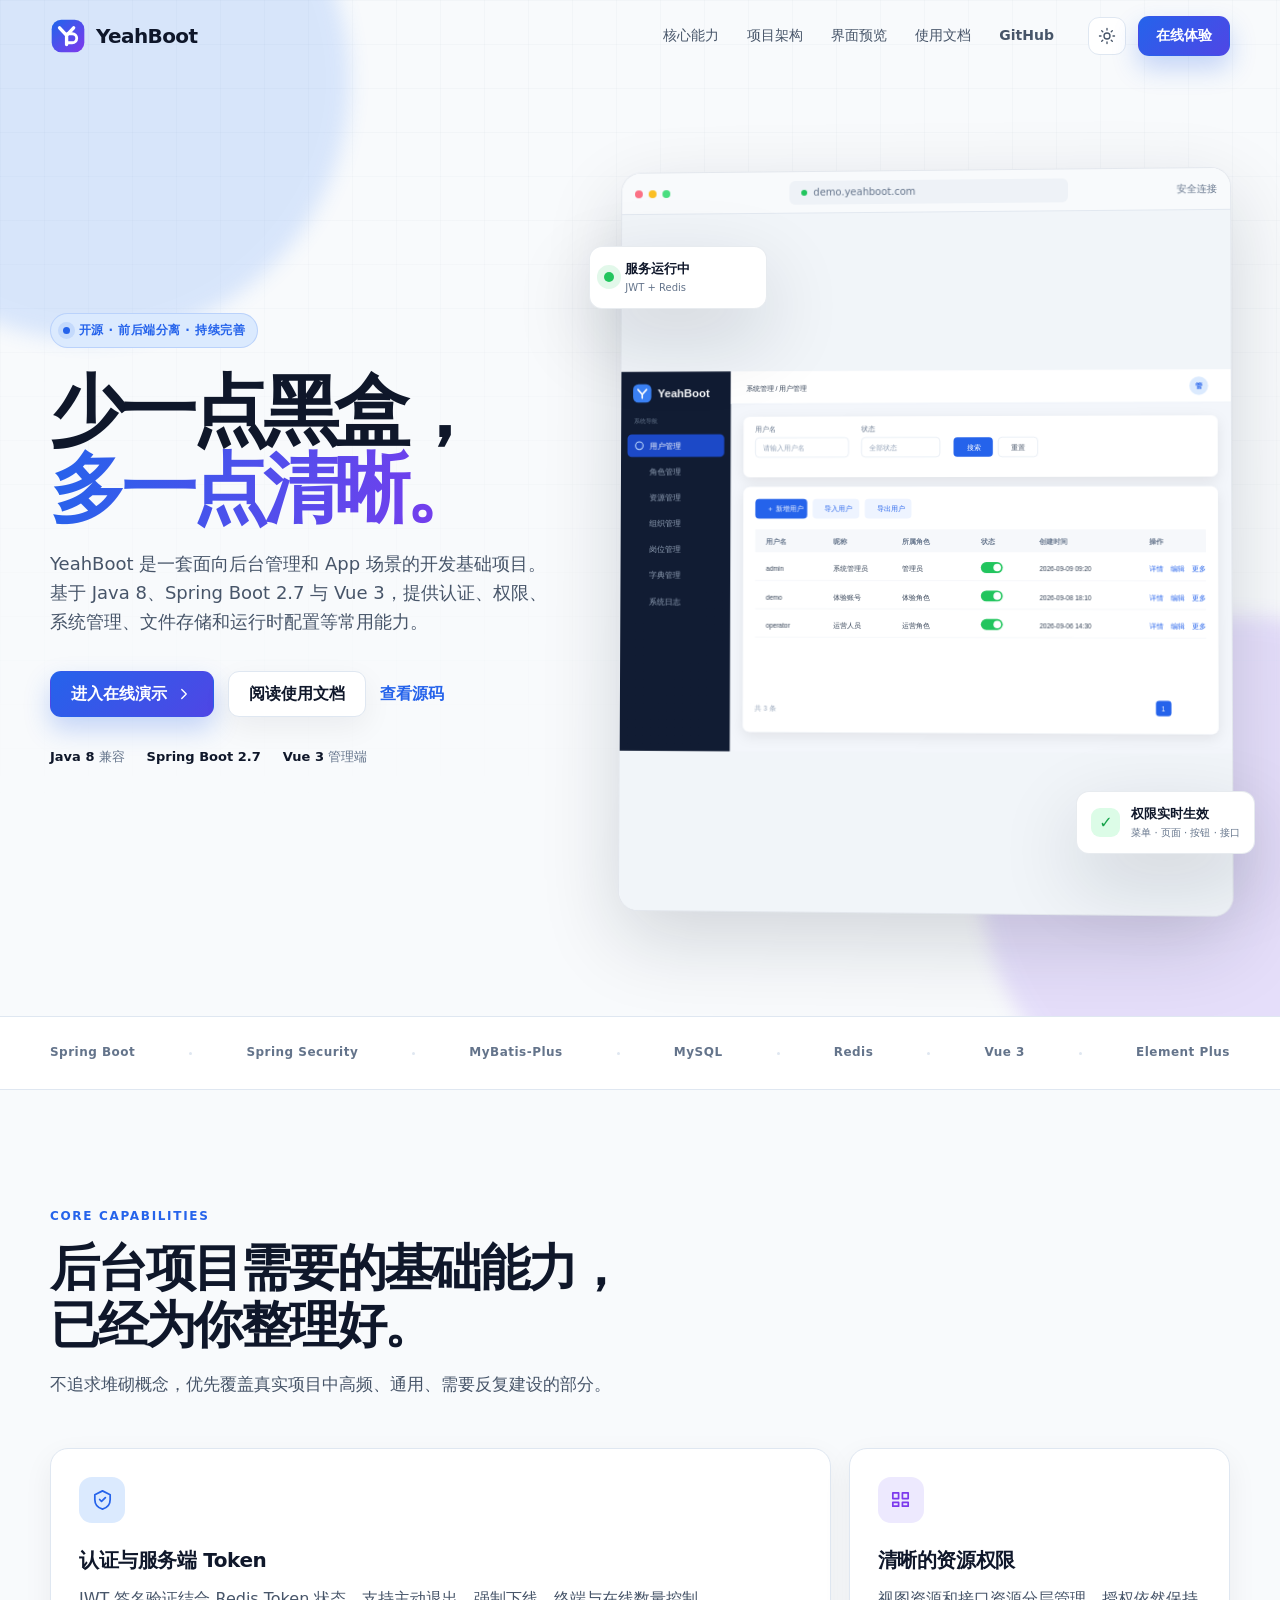
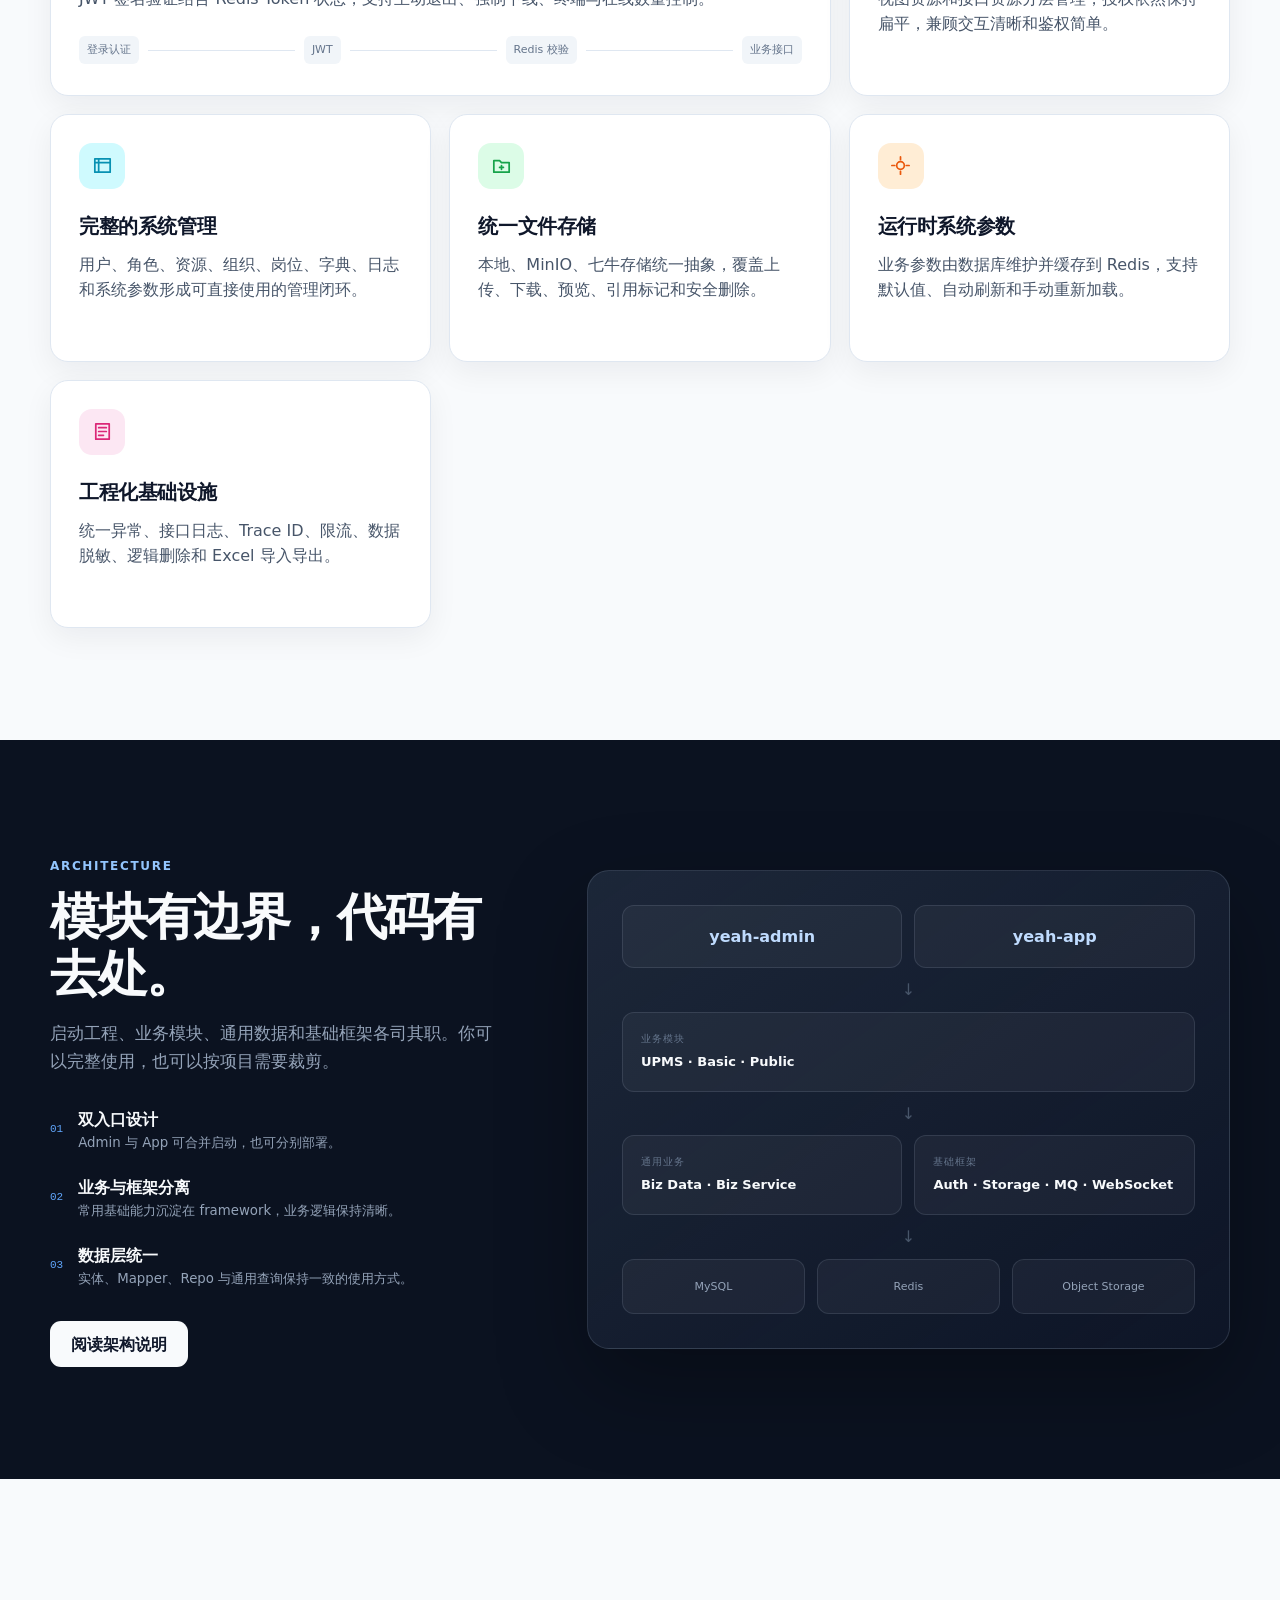
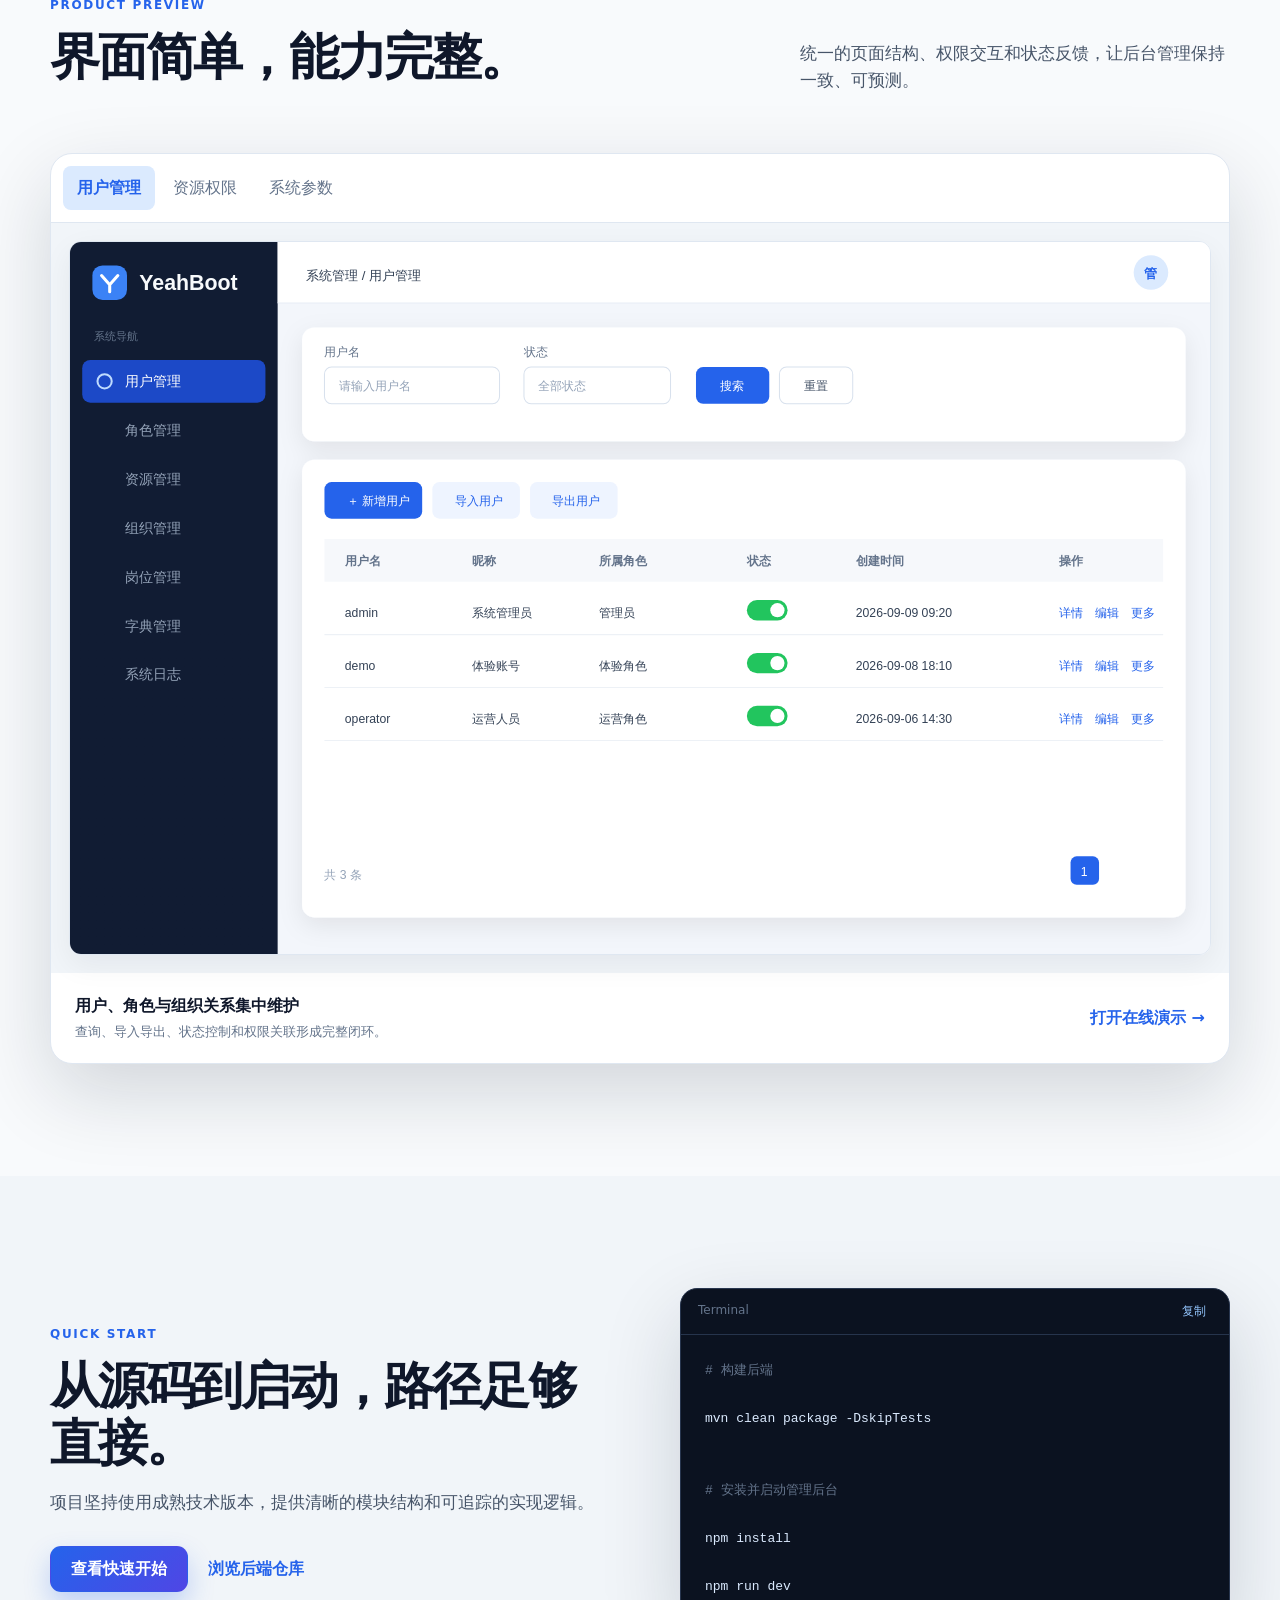
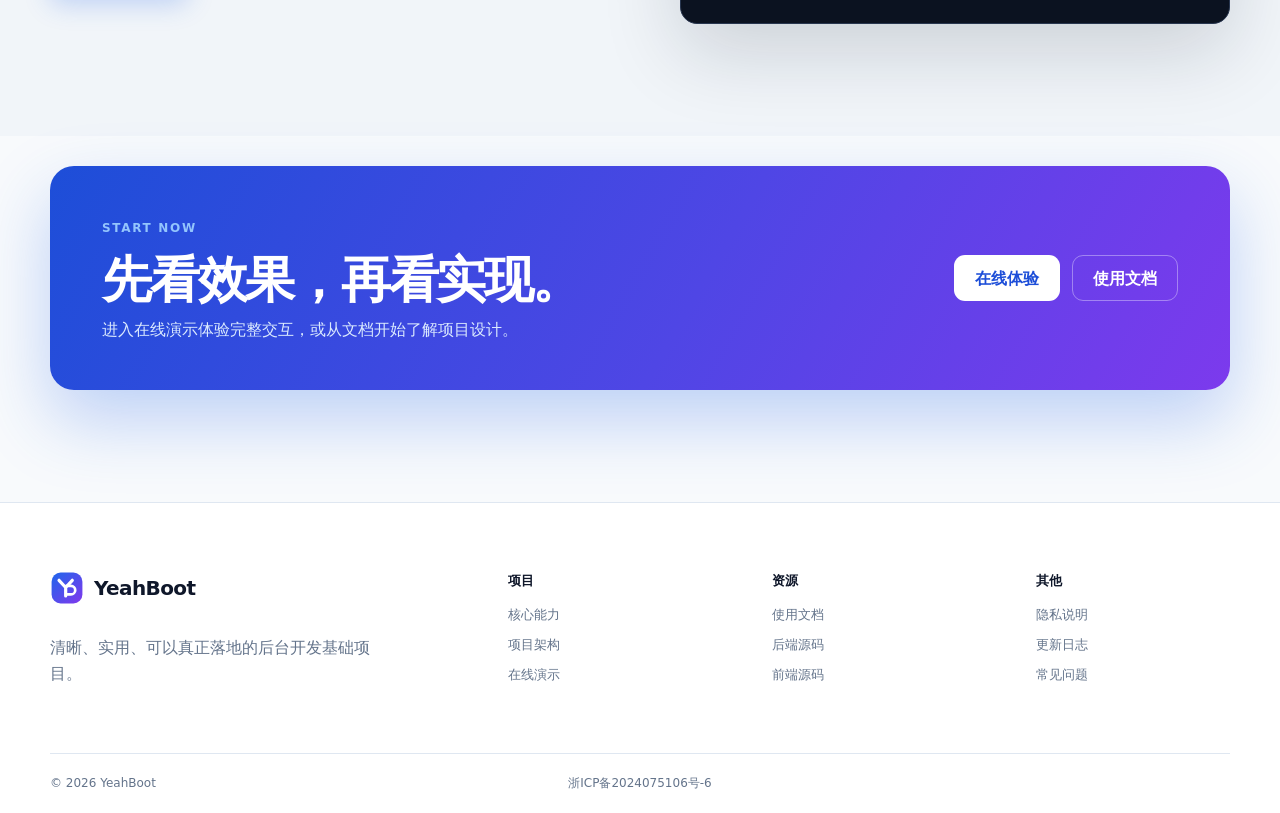
==== commit 799df6e7: "chore(deploy): add production nginx configuration" ====
--- a/index.html
+++ b/index.html
@@ -484,11 +484,15 @@
           ><a href="https://docs.yeahboot.com/#/faq">常见问题</a>
         </div>
       </div>
-      <div class="container footer-bottom">
-        <span
-          >© <span data-current-year></span> YeahBoot. Open source with
-          clarity.</span
-        ><span class="filing-placeholder">备案号上线前填写</span>
+      <div class="container footer-bottom footer-bottom-with-filing">
+        <span>© <span data-current-year></span> YeahBoot</span
+        ><a
+          class="filing-link"
+          href="https://beian.miit.gov.cn/"
+          target="_blank"
+          rel="noreferrer"
+          >浙ICP备2024075106号-6</a
+        >
       </div>
     </footer>
     <script defer src="./assets/js/main.js"></script>
--- a/assets/css/site.css
+++ b/assets/css/site.css
@@ -899,6 +899,27 @@
   color: var(--text-muted);
   font-size: 12px;
 }
+.footer-bottom-with-filing {
+  display: grid;
+  grid-template-columns: 1fr auto 1fr;
+  align-items: center;
+}
+.footer-bottom-with-filing > :first-child {
+  grid-column: 1;
+}
+.footer-bottom-with-filing > .filing-link {
+  grid-column: 2;
+}
+.footer-meta {
+  display: flex;
+  gap: 16px;
+}
+.filing-link {
+  color: inherit;
+}
+.filing-link:hover {
+  color: var(--primary);
+}
 
 [data-reveal] {
   opacity: 0;
@@ -1169,6 +1190,9 @@
     flex-direction: column;
     gap: 6px;
   }
+  .footer-bottom-with-filing {
+    display: flex;
+  }
 }
 
 @media (prefers-reduced-motion: reduce) {
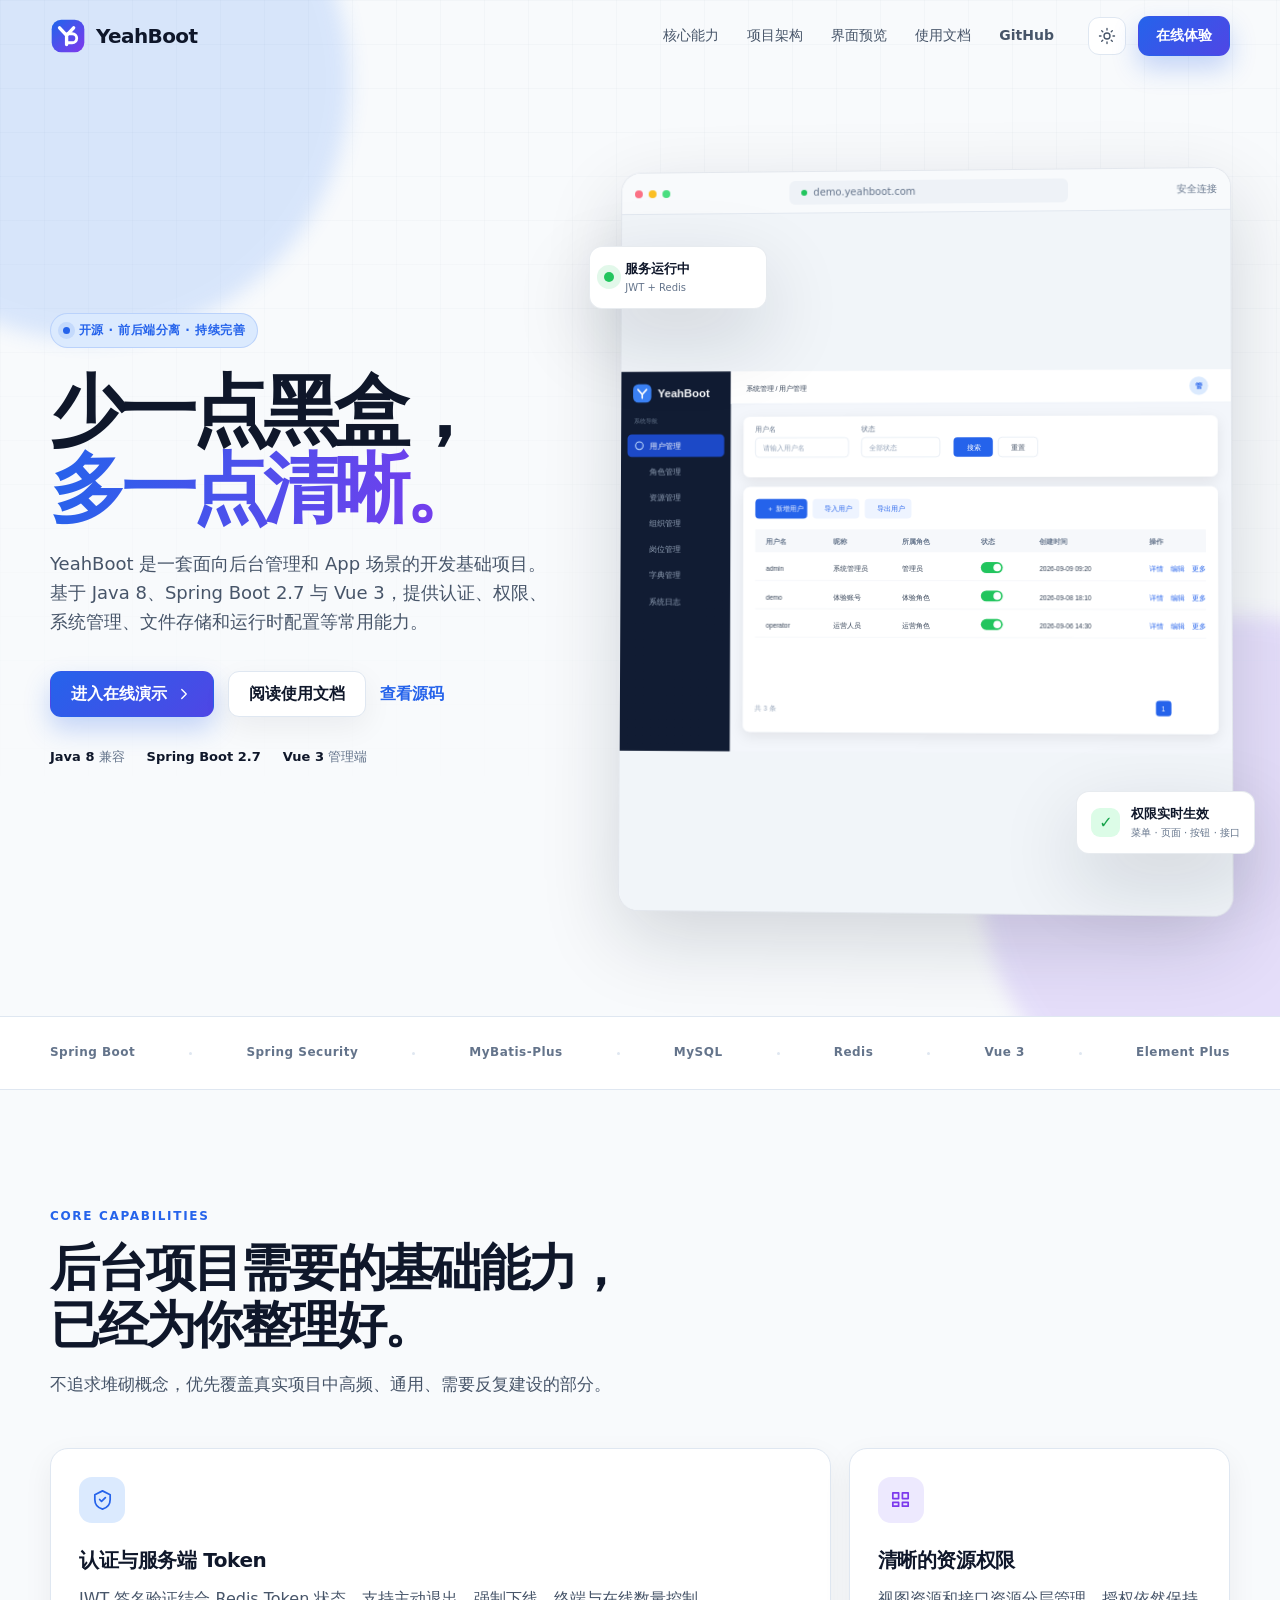
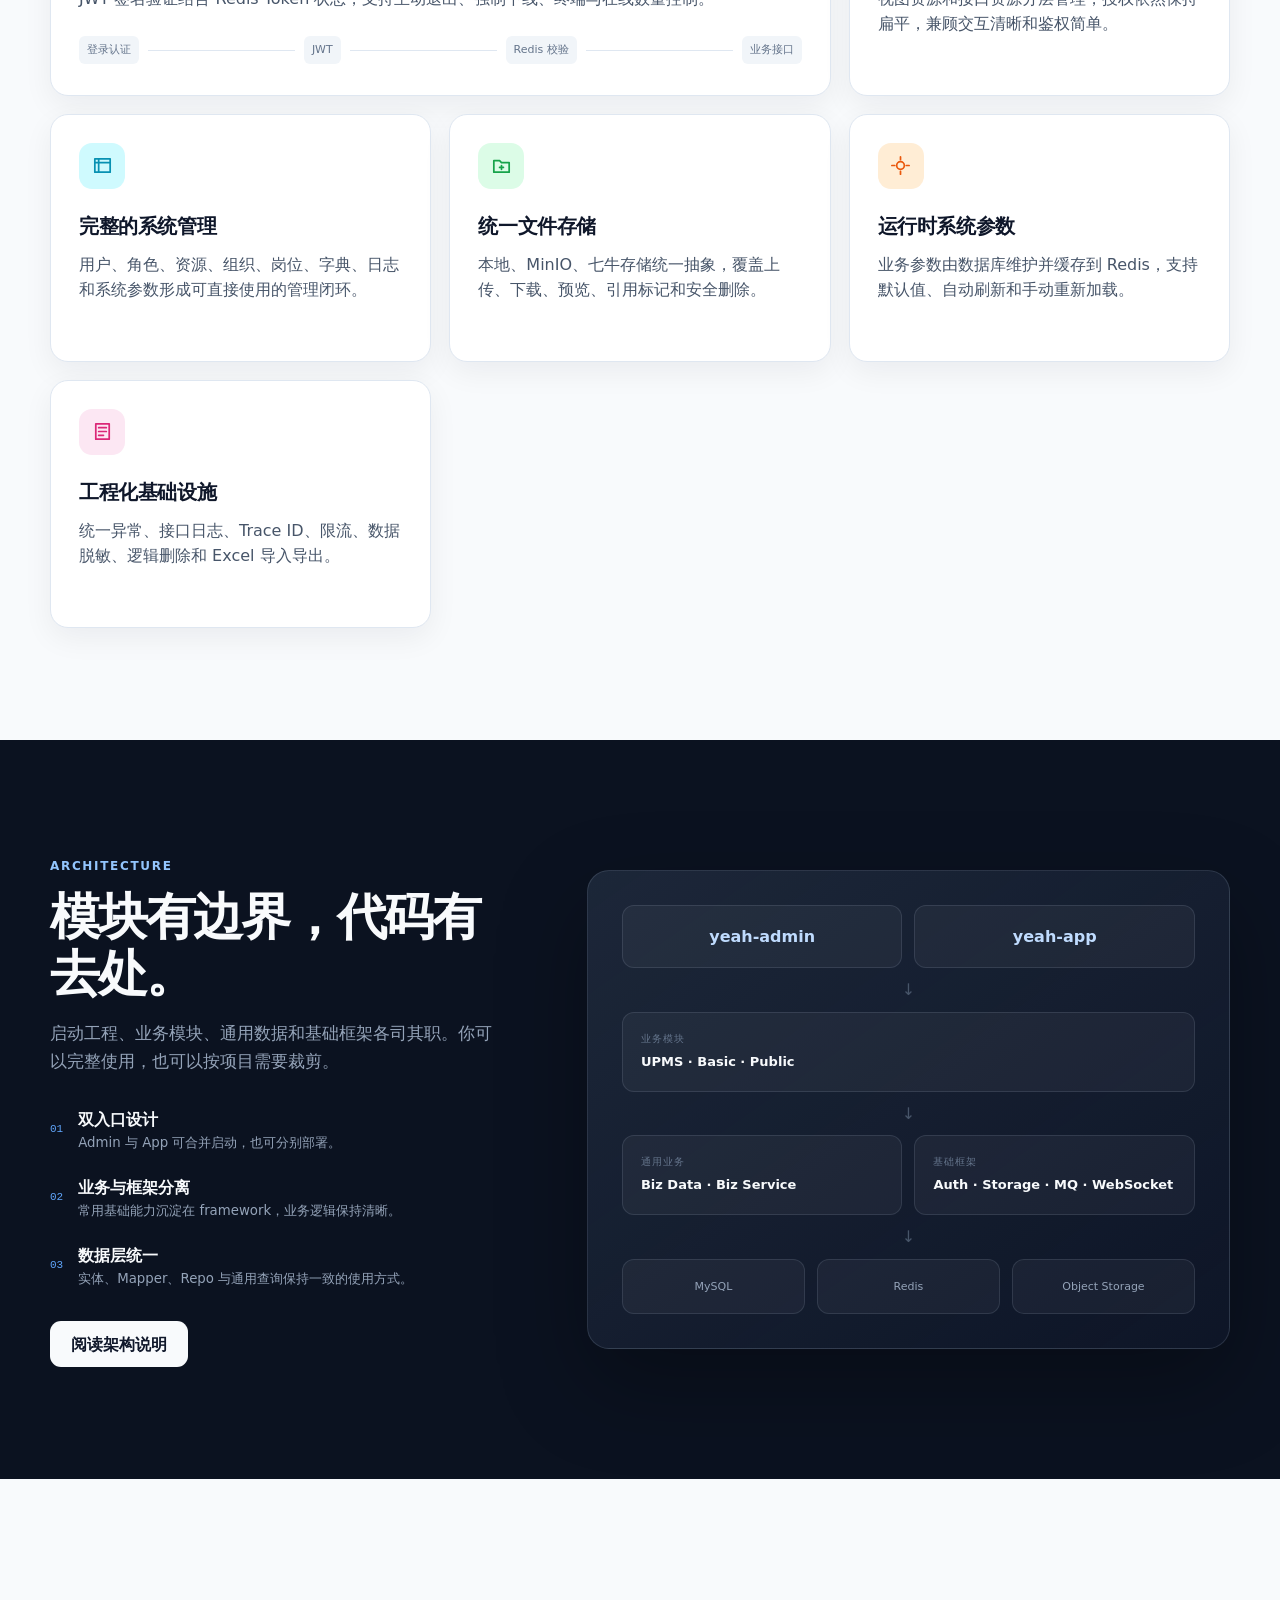
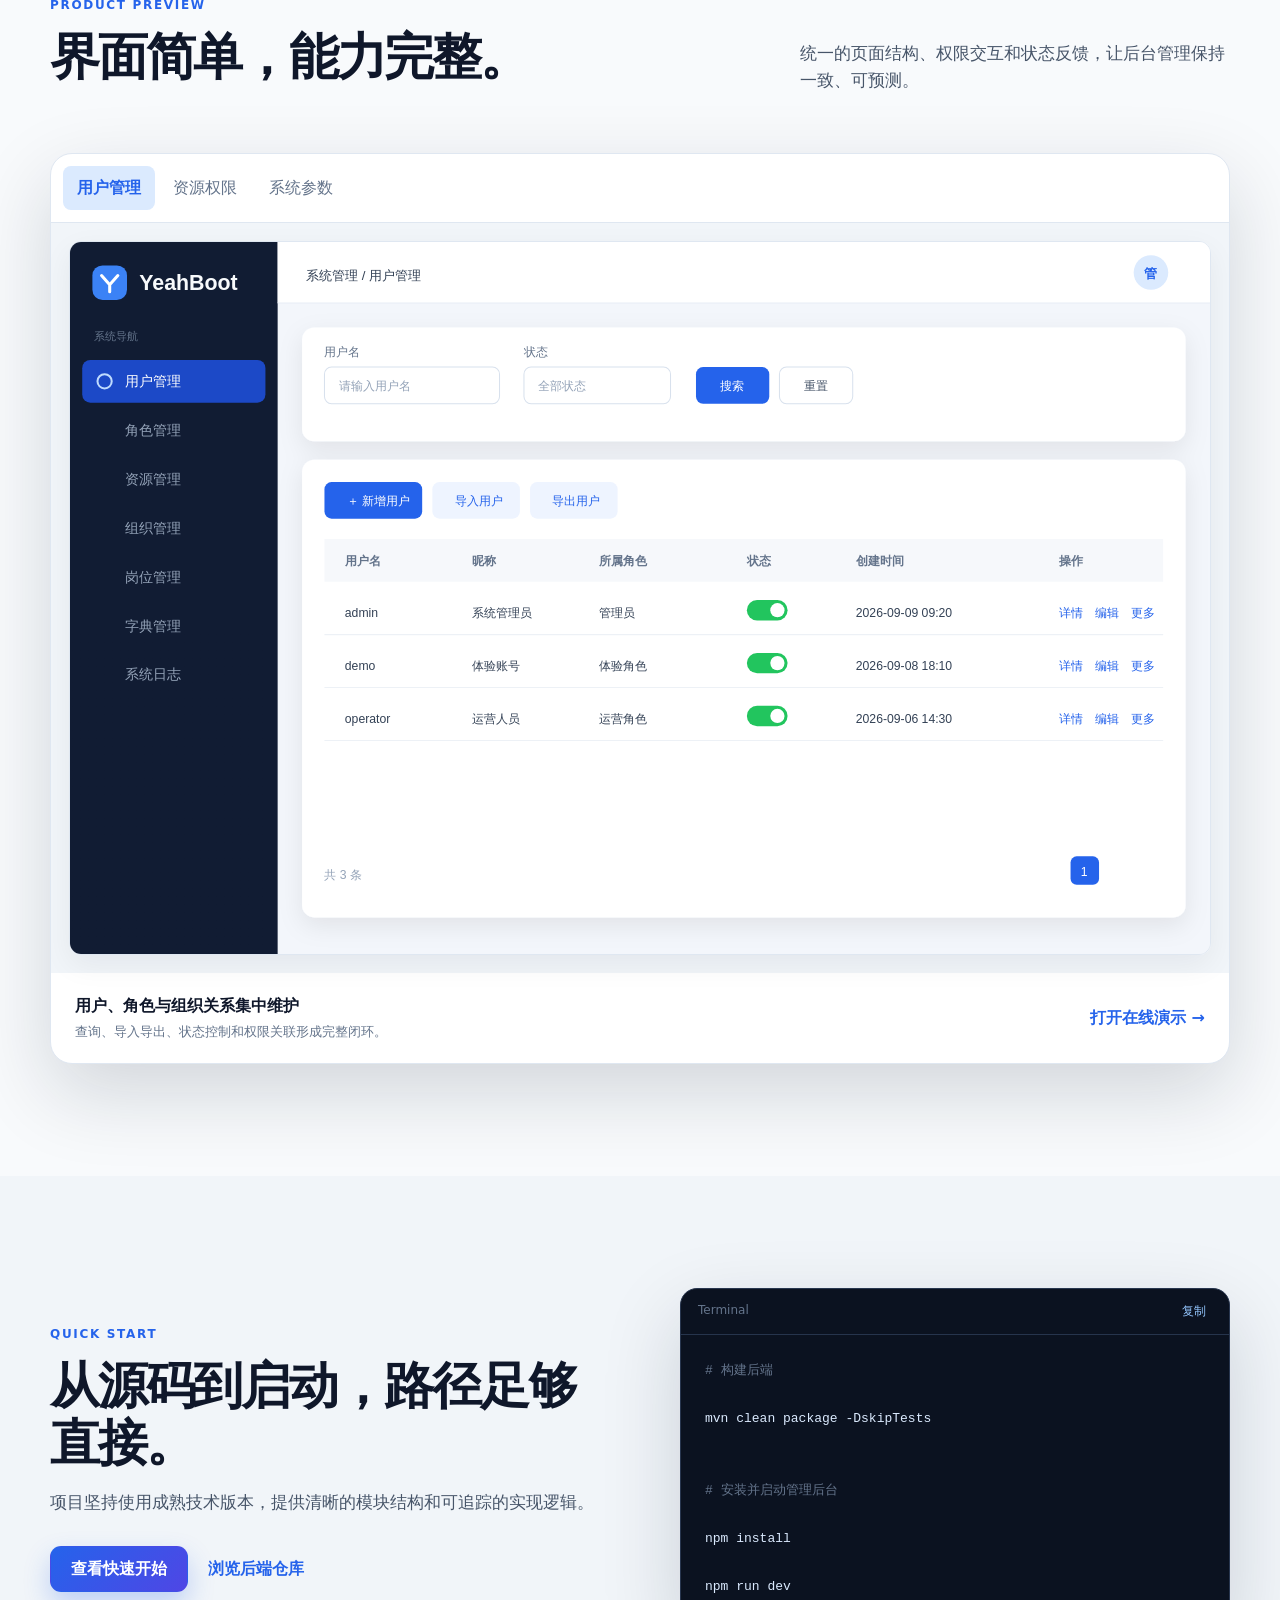
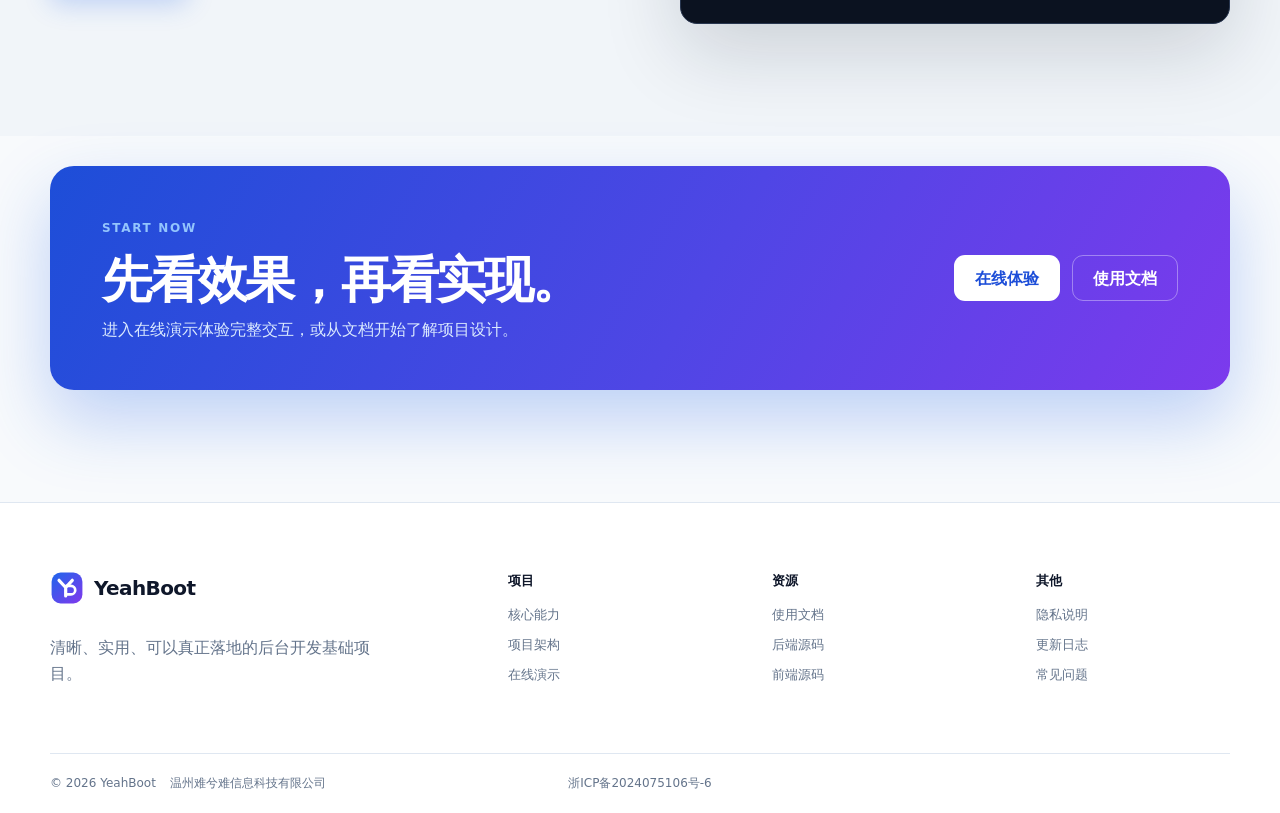
==== commit fe04817f: "feat: link company website in footer" ====
--- a/index.html
+++ b/index.html
@@ -485,8 +485,17 @@
         </div>
       </div>
       <div class="container footer-bottom footer-bottom-with-filing">
-        <span>© <span data-current-year></span> YeahBoot</span
-        ><a
+        <div class="footer-copyright">
+          <span>© <span data-current-year></span> YeahBoot</span>
+          <a
+            class="company-link"
+            href="https://ysm.space"
+            target="_blank"
+            rel="noopener noreferrer"
+            >温州难兮难信息科技有限公司</a
+          >
+        </div>
+        <a
           class="filing-link"
           href="https://beian.miit.gov.cn/"
           target="_blank"
--- a/assets/css/site.css
+++ b/assets/css/site.css
@@ -910,6 +910,17 @@
 .footer-bottom-with-filing > .filing-link {
   grid-column: 2;
 }
+.footer-copyright {
+  display: flex;
+  flex-wrap: wrap;
+  gap: 14px;
+}
+.company-link {
+  color: inherit;
+}
+.company-link:hover {
+  color: var(--primary);
+}
 .footer-meta {
   display: flex;
   gap: 16px;
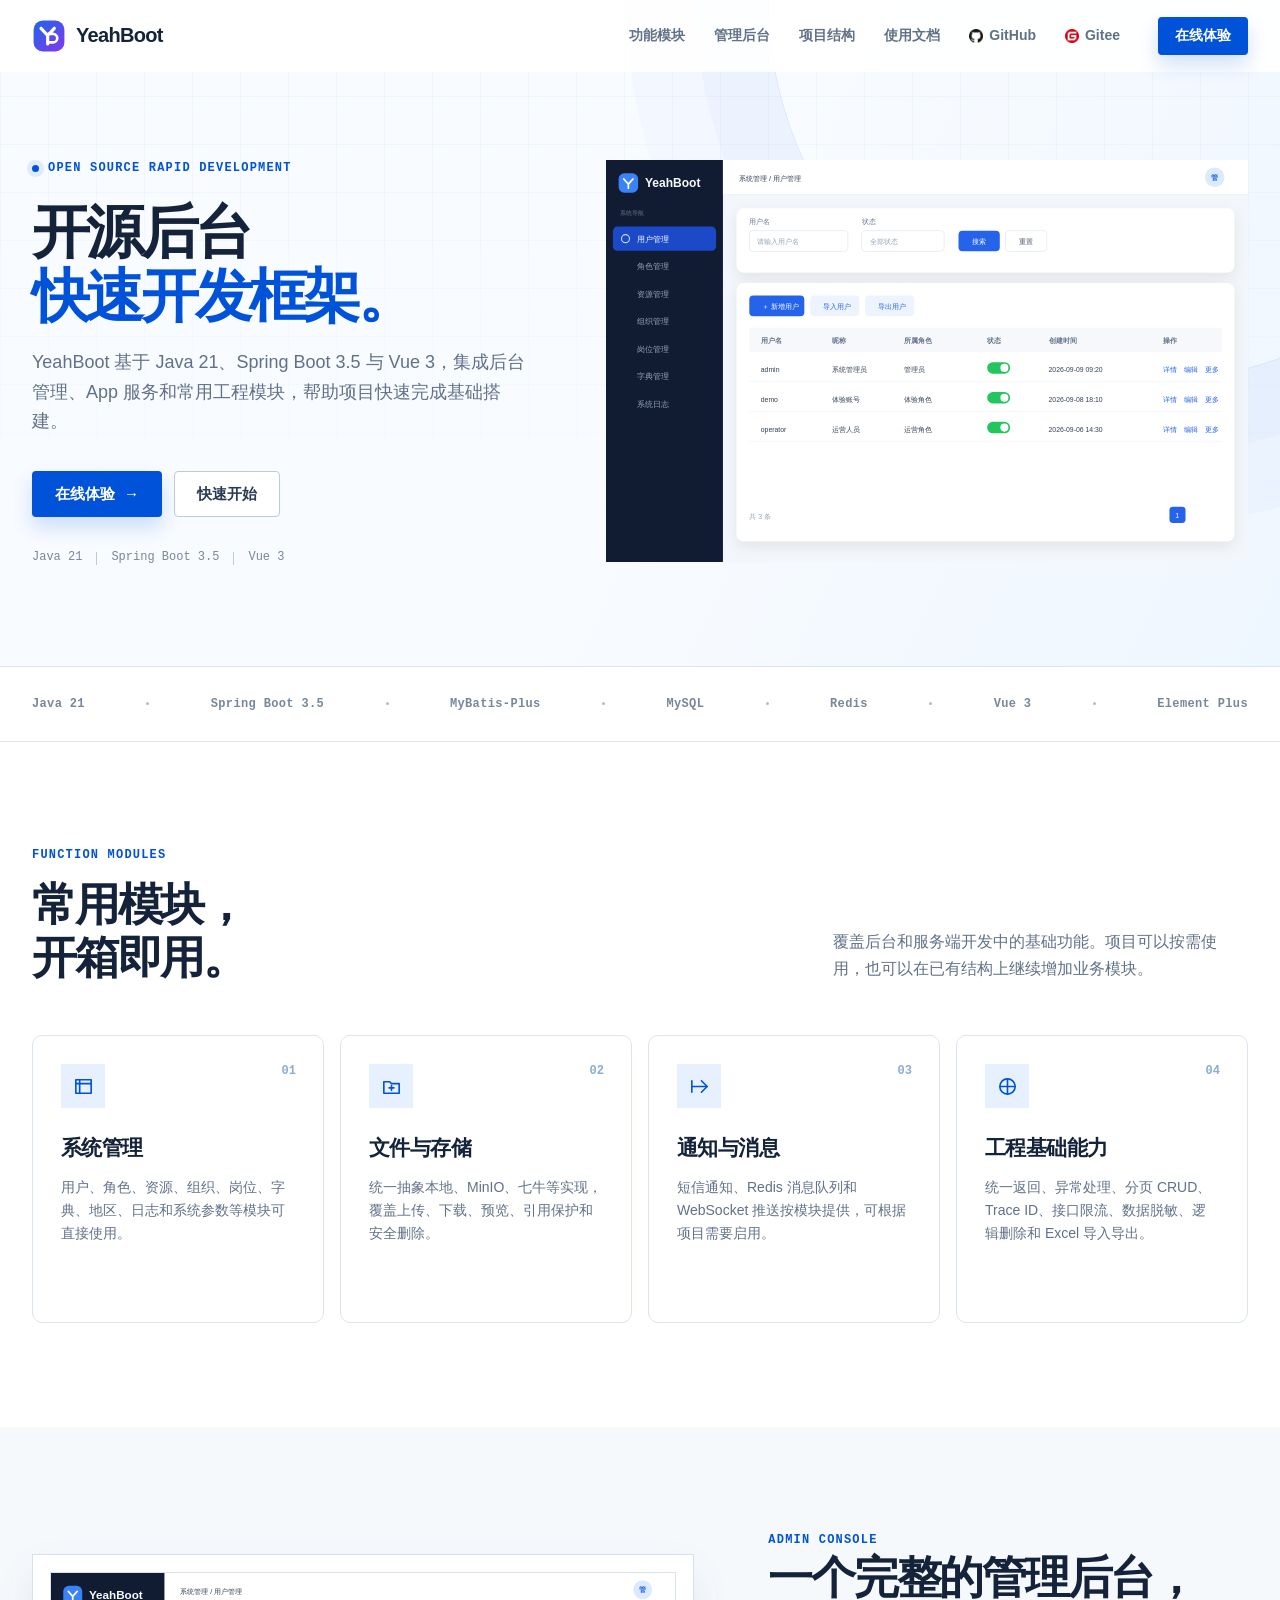
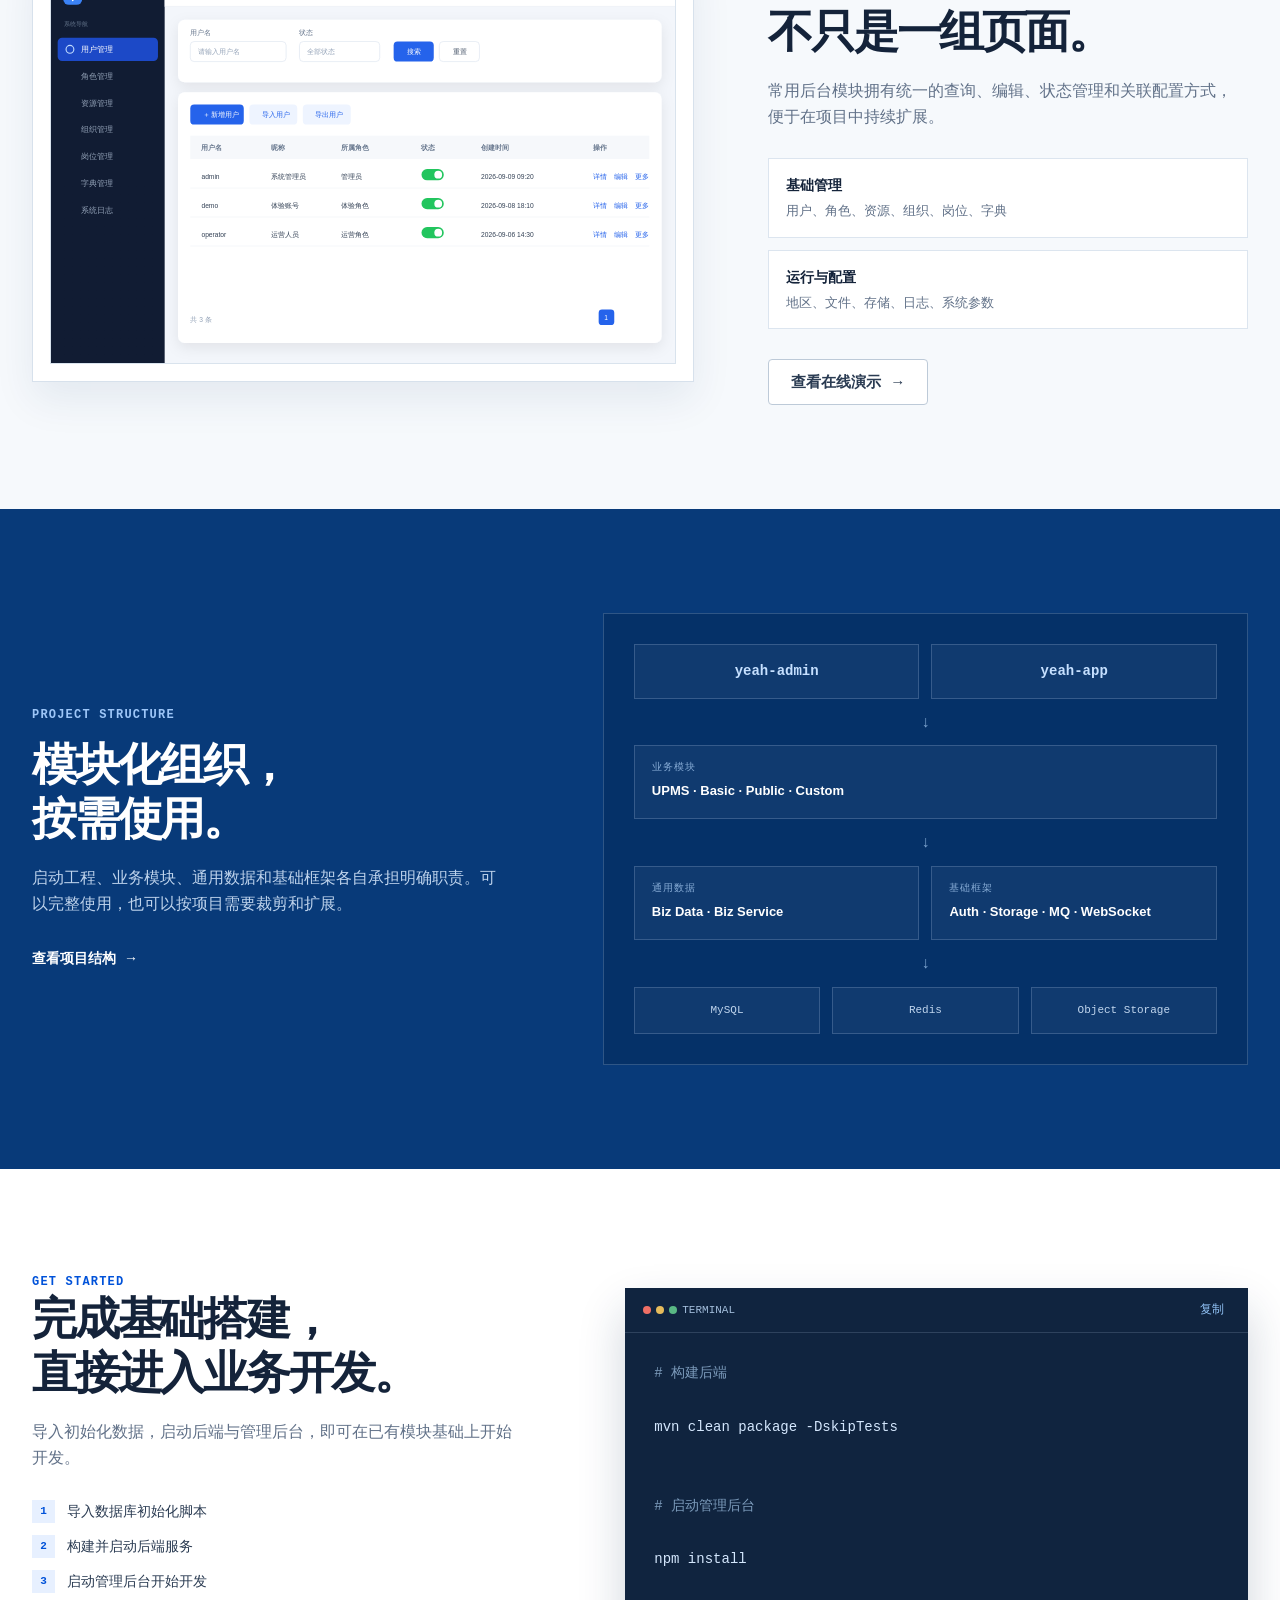
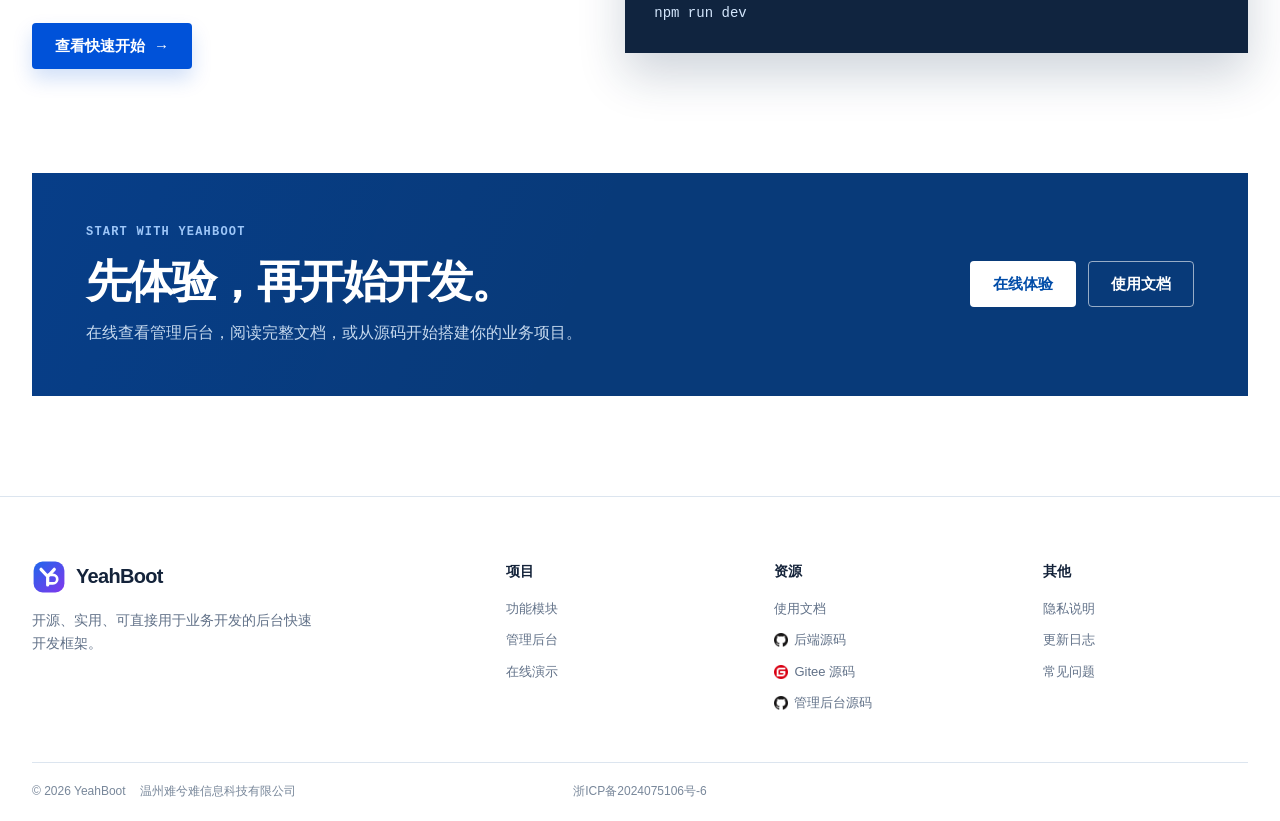
==== commit b755d34d: "refactor: streamline product website" ====
--- a/index.html
+++ b/index.html
@@ -5,41 +5,36 @@
     <meta name="viewport" content="width=device-width, initial-scale=1.0" />
     <meta
       name="description"
-      content="YeahBoot 是一套基于 Java 8、Spring Boot 2.7 和 Vue 3 的前后端分离后台开发基础项目。"
+      content="YeahBoot 是一套基于 Java 21、Spring Boot 3.5 与 Vue 3 的开源后台快速开发框架，集成系统管理、文件存储、消息通知和常用工程能力。"
     />
     <meta
       name="keywords"
-      content="YeahBoot,Spring Boot,Vue 3,后台管理,权限管理,Java 8,开源项目"
+      content="YeahBoot,Java 21,Spring Boot 3.5,Vue 3,后台快速开发框架,开源项目"
     />
-    <meta name="theme-color" content="#0b1220" />
+    <meta name="theme-color" content="#0052d9" />
     <meta property="og:type" content="website" />
     <meta property="og:site_name" content="YeahBoot" />
-    <meta
-      property="og:title"
-      content="YeahBoot - 清晰、实用的后台开发基础项目"
-    />
+    <meta property="og:title" content="YeahBoot - 开源后台快速开发框架" />
     <meta
       property="og:description"
-      content="从认证权限到系统管理，从文件存储到运行时配置，提供一套可以直接理解、修改和落地的前后端工程。"
+      content="集成后台管理、App 服务与常用工程模块，帮助项目快速完成基础搭建。"
     />
     <meta property="og:url" content="https://yeahboot.com/" />
     <link rel="canonical" href="https://yeahboot.com/" />
     <link rel="icon" href="./assets/images/favicon.svg" type="image/svg+xml" />
     <link rel="stylesheet" href="./assets/css/site.css" />
-    <title>YeahBoot - 清晰、实用的后台开发基础项目</title>
+    <title>YeahBoot - 开源后台快速开发框架</title>
   </head>
   <body>
     <a class="skip-link" href="#main">跳到主要内容</a>
+
     <header class="site-header" data-header>
       <div class="container header-inner">
         <a class="brand" href="#top" aria-label="YeahBoot 首页">
-          <img
-            src="./assets/images/logo.svg"
-            alt=""
-            width="36"
-            height="36"
-          /><span>YeahBoot</span>
+          <img src="./assets/images/logo.svg" alt="" width="34" height="34" />
+          <span>YeahBoot</span>
         </a>
+
         <button
           class="nav-toggle"
           type="button"
@@ -49,407 +44,220 @@
         >
           <span></span><span></span><span></span>
         </button>
+
         <nav class="site-nav" data-nav aria-label="主导航">
-          <a href="#features">核心能力</a><a href="#architecture">项目架构</a
-          ><a href="#preview">界面预览</a>
+          <a href="#modules">功能模块</a>
+          <a href="#admin">管理后台</a>
+          <a href="#architecture">项目结构</a>
           <a href="https://docs.yeahboot.com">使用文档</a>
           <a
             href="https://github.com/yeshimin/yeah-boot"
             target="_blank"
-            rel="noreferrer"
-            >GitHub</a
-          >
+            rel="noopener noreferrer"
+            class="source-link"
+          ><img class="source-icon" src="./assets/images/github.favicon.ico" alt="" aria-hidden="true" />GitHub</a>
+          <a
+            href="https://gitee.com/yeshimin/yeah-boot.git"
+            target="_blank"
+            rel="noopener noreferrer"
+            class="source-link"
+          ><img class="source-icon" src="./assets/images/gitee.favicon.ico" alt="" aria-hidden="true" />Gitee</a>
         </nav>
-        <div class="header-actions">
-          <button
-            class="theme-toggle"
-            type="button"
-            data-theme-toggle
-            aria-label="切换深浅色"
-          >
-            <svg
-              class="theme-icon theme-icon-sun"
-              viewBox="0 0 24 24"
-              aria-hidden="true"
-            >
-              <circle cx="12" cy="12" r="4"></circle>
-              <path
-                d="M12 2v2M12 20v2M4.93 4.93l1.42 1.42M17.66 17.66l1.41 1.41M2 12h2M20 12h2M4.93 19.07l1.42-1.42M17.66 6.34l1.41-1.41"
-              ></path>
-            </svg>
-            <svg
-              class="theme-icon theme-icon-moon"
-              viewBox="0 0 24 24"
-              aria-hidden="true"
-            >
-              <path
-                d="M20.5 15.5A8.5 8.5 0 0 1 8.5 3.5a8.5 8.5 0 1 0 12 12Z"
-              ></path>
-            </svg>
-          </button>
-          <a
-            class="button button-small button-primary"
-            href="https://demo.yeahboot.com"
-            target="_blank"
-            rel="noreferrer"
-            >在线体验</a
-          >
-        </div>
+
+        <a
+          class="button button-primary button-small header-action"
+          href="https://demo.yeahboot.com"
+          target="_blank"
+          rel="noopener noreferrer"
+          >在线体验</a
+        >
       </div>
     </header>
 
     <main id="main">
       <section class="hero" id="top">
-        <div class="hero-glow hero-glow-one"></div>
-        <div class="hero-glow hero-glow-two"></div>
-        <div class="container hero-grid">
+        <div class="hero-grid" aria-hidden="true"></div>
+        <div class="container hero-layout">
           <div class="hero-copy" data-reveal>
-            <div class="eyebrow">
-              <span></span> 开源 · 前后端分离 · 持续完善
-            </div>
-            <h1>少一点黑盒，<br /><em>多一点清晰。</em></h1>
+            <p class="eyebrow"><span></span> OPEN SOURCE RAPID DEVELOPMENT</p>
+            <h1>开源后台<br /><em>快速开发框架。</em></h1>
             <p class="hero-lead">
-              YeahBoot 是一套面向后台管理和 App 场景的开发基础项目。基于 Java
-              8、Spring Boot 2.7 与 Vue
-              3，提供认证、权限、系统管理、文件存储和运行时配置等常用能力。
+              YeahBoot 基于 Java 21、Spring Boot 3.5 与 Vue 3，集成后台管理、App 服务和常用工程模块，帮助项目快速完成基础搭建。
             </p>
             <div class="hero-actions">
               <a
                 class="button button-primary"
                 href="https://demo.yeahboot.com"
                 target="_blank"
-                rel="noreferrer"
-                >进入在线演示
-                <svg viewBox="0 0 24 24" aria-hidden="true">
-                  <path d="m9 18 6-6-6-6"></path></svg
-              ></a>
-              <a
-                class="button button-secondary"
-                href="https://docs.yeahboot.com"
-                >阅读使用文档</a
+                rel="noopener noreferrer"
+                >在线体验 <span aria-hidden="true">&rarr;</span></a
               >
-              <a
-                class="text-link"
-                href="https://github.com/yeshimin/yeah-boot"
-                target="_blank"
-                rel="noreferrer"
-                >查看源码</a
+              <a class="button button-secondary" href="https://docs.yeahboot.com/guide/quick-start"
+                >快速开始</a
               >
             </div>
-            <div class="hero-facts">
-              <span><strong>Java 8</strong> 兼容</span
-              ><span><strong>Spring Boot 2.7</strong></span
-              ><span><strong>Vue 3</strong> 管理端</span>
-            </div>
-          </div>
-          <div class="hero-visual" data-reveal data-delay="120">
-            <div class="browser-shell">
-              <div class="browser-bar">
-                <div class="browser-dots"><i></i><i></i><i></i></div>
-                <div class="browser-address">
-                  <span></span> demo.yeahboot.com
-                </div>
-                <div class="browser-status">安全连接</div>
-              </div>
-              <img
-                class="console-preview"
-                src="./assets/images/admin-console.svg"
-                alt="YeahBoot 管理后台界面示意图"
-                width="1120"
-                height="700"
-              />
-            </div>
-            <div class="floating-card floating-card-permission">
-              <span class="floating-icon">✓</span>
-              <div>
-                <strong>权限实时生效</strong
-                ><small>菜单 · 页面 · 按钮 · 接口</small>
-              </div>
-            </div>
-            <div class="floating-card floating-card-stack">
-              <span class="pulse-dot"></span>
-              <div><strong>服务运行中</strong><small>JWT + Redis</small></div>
-            </div>
-          </div>
-        </div>
-      </section>
-
-      <section class="trust-strip">
-        <div class="container trust-list">
-          <span>Spring Boot</span><i></i><span>Spring Security</span><i></i
-          ><span>MyBatis-Plus</span><i></i><span>MySQL</span><i></i
-          ><span>Redis</span><i></i><span>Vue 3</span><i></i
-          ><span>Element Plus</span>
-        </div>
-      </section>
-
-      <section class="section" id="features">
+            <div class="tech-list" aria-label="技术栈">
+              <span>Java 21</span><span>Spring Boot 3.5</span><span>Vue 3</span>
+            </div>
+          </div>
+
+          <div class="hero-screen" data-reveal data-delay="90">
+            <img
+              src="./assets/images/admin-console.svg"
+              alt="YeahBoot 管理后台用户管理页面"
+              width="1120"
+              height="700"
+            />
+          </div>
+        </div>
+      </section>
+
+      <section class="tech-strip" aria-label="主要技术">
+        <div class="container tech-strip-inner">
+          <span>Java 21</span><i></i><span>Spring Boot 3.5</span><i></i><span>MyBatis-Plus</span><i></i><span>MySQL</span><i></i><span>Redis</span><i></i><span>Vue 3</span><i></i><span>Element Plus</span>
+        </div>
+      </section>
+
+      <section class="section modules" id="modules">
         <div class="container">
           <div class="section-heading" data-reveal>
-            <span class="section-kicker">CORE CAPABILITIES</span>
-            <h2>后台项目需要的基础能力，<br />已经为你整理好。</h2>
-            <p>
-              不追求堆砌概念，优先覆盖真实项目中高频、通用、需要反复建设的部分。
-            </p>
-          </div>
-          <div class="feature-grid">
-            <article class="feature-card feature-card-large" data-reveal>
-              <div class="feature-icon feature-icon-blue">
-                <svg viewBox="0 0 24 24">
-                  <path
-                    d="M12 3 4 7v5c0 5 3.4 8.7 8 10 4.6-1.3 8-5 8-10V7l-8-4Z"
-                  ></path>
-                  <path d="m9 12 2 2 4-4"></path>
-                </svg>
-              </div>
-              <h3>认证与服务端 Token</h3>
-              <p>
-                JWT 签名验证结合 Redis Token
-                状态，支持主动退出、强制下线、终端与在线数量控制。
-              </p>
-              <div class="mini-flow">
-                <span>登录认证</span><b></b><span>JWT</span><b></b
-                ><span>Redis 校验</span><b></b><span>业务接口</span>
-              </div>
+            <p class="section-label">FUNCTION MODULES</p>
+            <div class="heading-layout">
+              <h2>常用模块，<br />开箱即用。</h2>
+              <p>覆盖后台和服务端开发中的基础功能。项目可以按需使用，也可以在已有结构上继续增加业务模块。</p>
+            </div>
+          </div>
+
+          <div class="module-grid">
+            <article class="module-card" data-reveal>
+              <span class="module-index">01</span>
+              <div class="module-icon" aria-hidden="true">
+                <svg viewBox="0 0 24 24"><path d="M4 5h16v14H4z"></path><path d="M4 9h16M8 5v14"></path></svg>
+              </div>
+              <h3>系统管理</h3>
+              <p>用户、角色、资源、组织、岗位、字典、地区、日志和系统参数等模块可直接使用。</p>
             </article>
-            <article class="feature-card" data-reveal data-delay="60">
-              <div class="feature-icon feature-icon-violet">
-                <svg viewBox="0 0 24 24">
-                  <path
-                    d="M4 5h6v6H4zM14 5h6v6h-6zM4 15h6v4H4zM14 15h6v4h-6z"
-                  ></path>
-                </svg>
-              </div>
-              <h3>清晰的资源权限</h3>
-              <p>
-                视图资源和接口资源分层管理，授权依然保持扁平，兼顾交互清晰和鉴权简单。
-              </p>
+
+            <article class="module-card" data-reveal data-delay="60">
+              <span class="module-index">02</span>
+              <div class="module-icon" aria-hidden="true">
+                <svg viewBox="0 0 24 24"><path d="M4 7h6l2 2h8v10H4V7Z"></path><path d="M12 11v5M9.5 13.5h5"></path></svg>
+              </div>
+              <h3>文件与存储</h3>
+              <p>统一抽象本地、MinIO、七牛等实现，覆盖上传、下载、预览、引用保护和安全删除。</p>
             </article>
-            <article class="feature-card" data-reveal data-delay="120">
-              <div class="feature-icon feature-icon-cyan">
-                <svg viewBox="0 0 24 24">
-                  <path d="M4 5h16v14H4Z"></path>
-                  <path d="M4 9h16M8 5v14"></path>
-                </svg>
-              </div>
-              <h3>完整的系统管理</h3>
-              <p>
-                用户、角色、资源、组织、岗位、字典、日志和系统参数形成可直接使用的管理闭环。
-              </p>
+
+            <article class="module-card" data-reveal data-delay="120">
+              <span class="module-index">03</span>
+              <div class="module-icon" aria-hidden="true">
+                <svg viewBox="0 0 24 24"><path d="M4 12h16"></path><path d="m14 6 6 6-6 6"></path><path d="M4 6v12"></path></svg>
+              </div>
+              <h3>通知与消息</h3>
+              <p>短信通知、Redis 消息队列和 WebSocket 推送按模块提供，可根据项目需要启用。</p>
             </article>
-            <article class="feature-card" data-reveal>
-              <div class="feature-icon feature-icon-green">
-                <svg viewBox="0 0 24 24">
-                  <path d="M4 7h6l2 2h8v10H4V7Z"></path>
-                  <path d="M12 12v4M10 14h4"></path>
-                </svg>
-              </div>
-              <h3>统一文件存储</h3>
-              <p>
-                本地、MinIO、七牛存储统一抽象，覆盖上传、下载、预览、引用标记和安全删除。
-              </p>
+
+            <article class="module-card" data-reveal data-delay="180">
+              <span class="module-index">04</span>
+              <div class="module-icon" aria-hidden="true">
+                <svg viewBox="0 0 24 24"><path d="M12 4v16M4 12h16"></path><circle cx="12" cy="12" r="8"></circle></svg>
+              </div>
+              <h3>工程基础能力</h3>
+              <p>统一返回、异常处理、分页 CRUD、Trace ID、接口限流、数据脱敏、逻辑删除和 Excel 导入导出。</p>
             </article>
-            <article class="feature-card" data-reveal data-delay="60">
-              <div class="feature-icon feature-icon-orange">
-                <svg viewBox="0 0 24 24">
-                  <path d="M12 3v3M12 18v3M3 12h3M18 12h3"></path>
-                  <circle cx="12" cy="12" r="4"></circle>
-                </svg>
-              </div>
-              <h3>运行时系统参数</h3>
-              <p>
-                业务参数由数据库维护并缓存到
-                Redis，支持默认值、自动刷新和手动重新加载。
-              </p>
-            </article>
-            <article class="feature-card" data-reveal data-delay="120">
-              <div class="feature-icon feature-icon-pink">
-                <svg viewBox="0 0 24 24">
-                  <path d="M5 4h14v16H5z"></path>
-                  <path d="M8 8h8M8 12h8M8 16h5"></path>
-                </svg>
-              </div>
-              <h3>工程化基础设施</h3>
-              <p>
-                统一异常、接口日志、Trace ID、限流、数据脱敏、逻辑删除和 Excel
-                导入导出。
-              </p>
-            </article>
-          </div>
-        </div>
-      </section>
-
-      <section class="section section-dark" id="architecture">
-        <div class="container architecture-grid">
+          </div>
+        </div>
+      </section>
+
+      <section class="section admin-section" id="admin">
+        <div class="container admin-layout">
+          <div class="admin-image" data-reveal>
+            <img src="./assets/images/admin-console.svg" alt="YeahBoot 管理后台界面示意图" />
+          </div>
+          <div class="admin-copy" data-reveal data-delay="90">
+            <p class="section-label">ADMIN CONSOLE</p>
+            <h2>一个完整的管理后台，<br />不只是一组页面。</h2>
+            <p>常用后台模块拥有统一的查询、编辑、状态管理和关联配置方式，便于在项目中持续扩展。</p>
+            <div class="admin-lists">
+              <div>
+                <strong>基础管理</strong>
+                <span>用户、角色、资源、组织、岗位、字典</span>
+              </div>
+              <div>
+                <strong>运行与配置</strong>
+                <span>地区、文件、存储、日志、系统参数</span>
+              </div>
+            </div>
+            <a
+              class="button button-secondary"
+              href="https://demo.yeahboot.com"
+              target="_blank"
+              rel="noopener noreferrer"
+              >查看在线演示 <span aria-hidden="true">&rarr;</span></a
+            >
+          </div>
+        </div>
+      </section>
+
+      <section class="section architecture" id="architecture">
+        <div class="container architecture-layout">
           <div class="architecture-copy" data-reveal>
-            <span class="section-kicker section-kicker-light"
-              >ARCHITECTURE</span
-            >
-            <h2>模块有边界，代码有去处。</h2>
-            <p>
-              启动工程、业务模块、通用数据和基础框架各司其职。你可以完整使用，也可以按项目需要裁剪。
-            </p>
-            <ul class="check-list">
-              <li>
-                <span>01</span>
-                <div>
-                  <strong>双入口设计</strong
-                  ><small>Admin 与 App 可合并启动，也可分别部署。</small>
-                </div>
-              </li>
-              <li>
-                <span>02</span>
-                <div>
-                  <strong>业务与框架分离</strong
-                  ><small
-                    >常用基础能力沉淀在 framework，业务逻辑保持清晰。</small
-                  >
-                </div>
-              </li>
-              <li>
-                <span>03</span>
-                <div>
-                  <strong>数据层统一</strong
-                  ><small
-                    >实体、Mapper、Repo 与通用查询保持一致的使用方式。</small
-                  >
-                </div>
-              </li>
-            </ul>
-            <a
-              class="button button-light"
-              href="https://docs.yeahboot.com/#/architecture/overview"
-              >阅读架构说明</a
-            >
-          </div>
-          <div class="architecture-card" data-reveal data-delay="100">
-            <div class="arch-row arch-entry">
-              <span>yeah-admin</span><span>yeah-app</span>
-            </div>
-            <div class="arch-arrow">↓</div>
-            <div class="arch-block">
-              <small>业务模块</small><strong>UPMS · Basic · Public</strong>
-            </div>
-            <div class="arch-arrow">↓</div>
-            <div class="arch-row">
-              <div class="arch-block">
-                <small>通用业务</small><strong>Biz Data · Biz Service</strong>
-              </div>
-              <div class="arch-block">
-                <small>基础框架</small
-                ><strong>Auth · Storage · MQ · WebSocket</strong>
-              </div>
-            </div>
-            <div class="arch-arrow">↓</div>
-            <div class="arch-row arch-infra">
-              <span>MySQL</span><span>Redis</span><span>Object Storage</span>
-            </div>
-          </div>
-        </div>
-      </section>
-
-      <section class="section" id="preview">
-        <div class="container">
-          <div class="section-heading section-heading-row" data-reveal>
-            <div>
-              <span class="section-kicker">PRODUCT PREVIEW</span>
-              <h2>界面简单，能力完整。</h2>
-            </div>
-            <p>
-              统一的页面结构、权限交互和状态反馈，让后台管理保持一致、可预测。
-            </p>
-          </div>
-          <div class="preview-stage" data-reveal>
-            <div class="preview-tabs" role="tablist">
-              <button class="is-active" type="button" data-preview-tab="users">
-                用户管理</button
-              ><button type="button" data-preview-tab="resources">
-                资源权限</button
-              ><button type="button" data-preview-tab="config">系统参数</button>
-            </div>
-            <div class="preview-window">
-              <img
-                data-preview-image
-                src="./assets/images/admin-console.svg"
-                alt="YeahBoot 用户管理界面示意图"
-              />
-            </div>
-            <div class="preview-caption">
-              <div>
-                <strong data-preview-title>用户、角色与组织关系集中维护</strong
-                ><span data-preview-text
-                  >查询、导入导出、状态控制和权限关联形成完整闭环。</span
-                >
-              </div>
-              <a
-                href="https://demo.yeahboot.com"
-                target="_blank"
-                rel="noreferrer"
-                >打开在线演示 →</a
-              >
-            </div>
-          </div>
-        </div>
-      </section>
-
-      <section class="section section-quickstart">
-        <div class="container quickstart-grid">
-          <div data-reveal>
-            <span class="section-kicker">QUICK START</span>
-            <h2>从源码到启动，路径足够直接。</h2>
-            <p>
-              项目坚持使用成熟技术版本，提供清晰的模块结构和可追踪的实现逻辑。
-            </p>
-            <div class="quickstart-actions">
-              <a
-                class="button button-primary"
-                href="https://docs.yeahboot.com/#/getting-started/quick-start"
-                >查看快速开始</a
-              ><a
-                class="text-link"
-                href="https://github.com/yeshimin/yeah-boot"
-                target="_blank"
-                rel="noreferrer"
-                >浏览后端仓库</a
-              >
-            </div>
-          </div>
-          <div class="code-card" data-reveal data-delay="100">
-            <div class="code-card-bar">
-              <span>Terminal</span
-              ><button type="button" data-copy-command>复制</button>
-            </div>
-            <pre><code><span class="code-comment"># 构建后端</span>
+            <p class="section-label section-label-light">PROJECT STRUCTURE</p>
+            <h2>模块化组织，<br />按需使用。</h2>
+            <p>启动工程、业务模块、通用数据和基础框架各自承担明确职责。可以完整使用，也可以按项目需要裁剪和扩展。</p>
+            <a class="text-link-light" href="https://docs.yeahboot.com/architecture/overview">查看项目结构 <span aria-hidden="true">&rarr;</span></a>
+          </div>
+
+          <div class="architecture-map" data-reveal data-delay="90" aria-label="YeahBoot 项目模块结构">
+            <div class="map-row map-entry"><span>yeah-admin</span><span>yeah-app</span></div>
+            <i class="map-arrow" aria-hidden="true">↓</i>
+            <div class="map-block"><small>业务模块</small><strong>UPMS · Basic · Public · Custom</strong></div>
+            <i class="map-arrow" aria-hidden="true">↓</i>
+            <div class="map-row">
+              <div class="map-block"><small>通用数据</small><strong>Biz Data · Biz Service</strong></div>
+              <div class="map-block"><small>基础框架</small><strong>Auth · Storage · MQ · WebSocket</strong></div>
+            </div>
+            <i class="map-arrow" aria-hidden="true">↓</i>
+            <div class="map-row map-infra"><span>MySQL</span><span>Redis</span><span>Object Storage</span></div>
+          </div>
+        </div>
+      </section>
+
+      <section class="section start-section">
+        <div class="container start-layout">
+          <div class="start-copy" data-reveal>
+            <p class="section-label">GET STARTED</p>
+            <h2>完成基础搭建，<br />直接进入业务开发。</h2>
+            <p>导入初始化数据，启动后端与管理后台，即可在已有模块基础上开始开发。</p>
+            <ol class="start-steps">
+              <li><b>1</b><span>导入数据库初始化脚本</span></li>
+              <li><b>2</b><span>构建并启动后端服务</span></li>
+              <li><b>3</b><span>启动管理后台开始开发</span></li>
+            </ol>
+            <a class="button button-primary" href="https://docs.yeahboot.com/guide/quick-start">查看快速开始 <span aria-hidden="true">&rarr;</span></a>
+          </div>
+
+          <div class="terminal" data-reveal data-delay="90">
+            <div class="terminal-head"><span><i></i><i></i><i></i> TERMINAL</span><button type="button" data-copy-command>复制</button></div>
+            <pre><code><span class="terminal-comment"># 构建后端</span>
 <span data-command>mvn clean package -DskipTests</span>
 
-<span class="code-comment"># 安装并启动管理后台</span>
+<span class="terminal-comment"># 启动管理后台</span>
 <span>npm install</span>
 <span>npm run dev</span></code></pre>
           </div>
         </div>
       </section>
 
-      <section class="section final-cta">
-        <div class="container" data-reveal>
-          <div class="cta-card">
-            <div>
-              <span class="section-kicker section-kicker-light">START NOW</span>
-              <h2>先看效果，再看实现。</h2>
-              <p>进入在线演示体验完整交互，或从文档开始了解项目设计。</p>
-            </div>
-            <div class="cta-actions">
-              <a
-                class="button button-white"
-                href="https://demo.yeahboot.com"
-                target="_blank"
-                rel="noreferrer"
-                >在线体验</a
-              ><a
-                class="button button-outline-light"
-                href="https://docs.yeahboot.com"
-                >使用文档</a
-              >
-            </div>
+      <section class="closing">
+        <div class="container closing-inner" data-reveal>
+          <div>
+            <p class="section-label section-label-light">START WITH YEAHBOOT</p>
+            <h2>先体验，再开始开发。</h2>
+            <p>在线查看管理后台，阅读完整文档，或从源码开始搭建你的业务项目。</p>
+          </div>
+          <div class="closing-actions">
+            <a class="button button-white" href="https://demo.yeahboot.com" target="_blank" rel="noopener noreferrer">在线体验</a>
+            <a class="button button-outline" href="https://docs.yeahboot.com">使用文档</a>
           </div>
         </div>
       </section>
@@ -457,53 +265,39 @@
 
     <footer class="site-footer">
       <div class="container footer-grid">
-        <div>
-          <a class="brand footer-brand" href="#top"
-            ><img
-              src="./assets/images/logo.svg"
-              alt=""
-              width="34"
-              height="34"
-            /><span>YeahBoot</span></a
-          >
-          <p>清晰、实用、可以真正落地的后台开发基础项目。</p>
+        <div class="footer-intro">
+          <a class="brand footer-brand" href="#top"><img src="./assets/images/logo.svg" alt="" width="34" height="34" /><span>YeahBoot</span></a>
+          <p>开源、实用、可直接用于业务开发的后台快速开发框架。</p>
         </div>
         <div class="footer-links">
-          <strong>项目</strong><a href="#features">核心能力</a
-          ><a href="#architecture">项目架构</a
-          ><a href="https://demo.yeahboot.com">在线演示</a>
+          <strong>项目</strong>
+          <a href="#modules">功能模块</a>
+          <a href="#admin">管理后台</a>
+          <a href="https://demo.yeahboot.com">在线演示</a>
         </div>
         <div class="footer-links">
-          <strong>资源</strong><a href="https://docs.yeahboot.com">使用文档</a
-          ><a href="https://github.com/yeshimin/yeah-boot">后端源码</a
-          ><a href="https://github.com/yeshimin/yeah-boot-admin">前端源码</a>
+          <strong>资源</strong>
+          <a href="https://docs.yeahboot.com">使用文档</a>
+          <a class="source-link" href="https://github.com/yeshimin/yeah-boot"><img class="source-icon" src="./assets/images/github.favicon.ico" alt="" aria-hidden="true" />后端源码</a>
+          <a class="source-link" href="https://gitee.com/yeshimin/yeah-boot.git"><img class="source-icon" src="./assets/images/gitee.favicon.ico" alt="" aria-hidden="true" />Gitee 源码</a>
+          <a class="source-link" href="https://github.com/yeshimin/yeah-boot-admin"><img class="source-icon" src="./assets/images/github.favicon.ico" alt="" aria-hidden="true" />管理后台源码</a>
         </div>
         <div class="footer-links">
-          <strong>其他</strong><a href="./privacy.html">隐私说明</a
-          ><a href="https://docs.yeahboot.com/#/changelog">更新日志</a
-          ><a href="https://docs.yeahboot.com/#/faq">常见问题</a>
+          <strong>其他</strong>
+          <a href="./privacy.html">隐私说明</a>
+          <a href="https://docs.yeahboot.com/changelog">更新日志</a>
+          <a href="https://docs.yeahboot.com/troubleshooting/common">常见问题</a>
         </div>
       </div>
       <div class="container footer-bottom footer-bottom-with-filing">
         <div class="footer-copyright">
-          <span>© <span data-current-year></span> YeahBoot</span>
-          <a
-            class="company-link"
-            href="https://ysm.space"
-            target="_blank"
-            rel="noopener noreferrer"
-            >温州难兮难信息科技有限公司</a
-          >
-        </div>
-        <a
-          class="filing-link"
-          href="https://beian.miit.gov.cn/"
-          target="_blank"
-          rel="noreferrer"
-          >浙ICP备2024075106号-6</a
-        >
+          <span>&copy; <span data-current-year></span> YeahBoot</span>
+          <a class="company-link" href="https://ysm.space" target="_blank" rel="noopener noreferrer">温州难兮难信息科技有限公司</a>
+        </div>
+        <a class="filing-link" href="https://beian.miit.gov.cn/" target="_blank" rel="noreferrer">浙ICP备2024075106号-6</a>
       </div>
     </footer>
+
     <script defer src="./assets/js/main.js"></script>
   </body>
 </html>
--- a/assets/css/site.css
+++ b/assets/css/site.css
@@ -1,98 +1,78 @@
 :root {
-  color-scheme: light;
-  --bg: #f8fafc;
-  --surface: #ffffff;
-  --surface-soft: #f1f5f9;
-  --text: #0f172a;
-  --text-soft: #475569;
-  --text-muted: #64748b;
-  --border: #dfe7f1;
-  --primary: #2563eb;
-  --primary-dark: #1d4ed8;
-  --primary-soft: #dbeafe;
-  --violet: #7c3aed;
-  --header: rgba(248, 250, 252, 0.82);
-  --shadow-sm: 0 10px 30px rgba(15, 23, 42, 0.06);
-  --shadow-lg: 0 28px 80px rgba(15, 23, 42, 0.16);
-  --radius: 18px;
-  --container: 1180px;
-}
-
-:root[data-theme="dark"] {
-  color-scheme: dark;
-  --bg: #080d18;
-  --surface: #0f172a;
-  --surface-soft: #131e33;
-  --text: #f8fafc;
-  --text-soft: #cbd5e1;
-  --text-muted: #94a3b8;
-  --border: #24324a;
-  --primary: #60a5fa;
-  --primary-dark: #3b82f6;
-  --primary-soft: rgba(37, 99, 235, 0.18);
-  --header: rgba(8, 13, 24, 0.84);
-  --shadow-sm: 0 10px 30px rgba(0, 0, 0, 0.2);
-  --shadow-lg: 0 28px 80px rgba(0, 0, 0, 0.42);
+  --blue-900: #083a79;
+  --blue-800: #004ca8;
+  --blue-700: #0052d9;
+  --blue-100: #e7f0ff;
+  --blue-050: #f4f8ff;
+  --ink-950: #14233a;
+  --ink-800: #2a3b52;
+  --ink-600: #617188;
+  --ink-500: #78879a;
+  --line: #dce5ef;
+  --surface-soft: #f6f9fc;
+  --container: 1280px;
+  --card-radius: 10px;
+  --shadow-card: 0 18px 38px rgba(17, 54, 103, 0.08);
 }
 
 * {
   box-sizing: border-box;
 }
+
 html {
   scroll-behavior: smooth;
 }
+
 body {
+  min-width: 320px;
   margin: 0;
   overflow-x: hidden;
-  background: var(--bg);
-  color: var(--text);
-  font-family:
-    Inter,
-    ui-sans-serif,
-    system-ui,
-    -apple-system,
-    BlinkMacSystemFont,
-    "Segoe UI",
-    "PingFang SC",
-    "Microsoft YaHei",
-    sans-serif;
-  line-height: 1.6;
+  background: #fff;
+  color: var(--ink-950);
+  font-family: "Avenir Next", "PingFang SC", "Microsoft YaHei", "Noto Sans SC", sans-serif;
+  line-height: 1.65;
   -webkit-font-smoothing: antialiased;
 }
+
 button,
 input {
   font: inherit;
 }
+
 a {
   color: inherit;
   text-decoration: none;
 }
+
 img {
   display: block;
   max-width: 100%;
 }
+
 svg {
   fill: none;
   stroke: currentColor;
-  stroke-width: 1.8;
   stroke-linecap: round;
   stroke-linejoin: round;
-}
+  stroke-width: 1.7;
+}
+
 .container {
-  width: min(calc(100% - 40px), var(--container));
+  width: min(calc(100% - 64px), var(--container));
   margin-inline: auto;
 }
+
 .skip-link {
   position: fixed;
   z-index: 999;
-  top: 10px;
-  left: 10px;
+  top: 12px;
+  left: 12px;
   padding: 8px 14px;
-  transform: translateY(-150%);
-  border-radius: 8px;
-  background: var(--text);
-  color: var(--bg);
-}
+  transform: translateY(-160%);
+  background: var(--blue-700);
+  color: #fff;
+}
+
 .skip-link:focus {
   transform: translateY(0);
 }
@@ -103,102 +83,103 @@
   inset: 0 0 auto;
   height: 72px;
   border-bottom: 1px solid transparent;
-  transition:
-    background 0.25s,
-    border-color 0.25s,
-    box-shadow 0.25s;
-}
+  background: rgba(255, 255, 255, 0.88);
+  transition: box-shadow 0.2s ease, border-color 0.2s ease, backdrop-filter 0.2s ease;
+}
+
 .site-header.is-scrolled {
-  border-color: var(--border);
-  background: var(--header);
-  box-shadow: 0 5px 24px rgba(15, 23, 42, 0.05);
-  backdrop-filter: blur(18px);
-}
+  border-color: var(--line);
+  box-shadow: 0 4px 16px rgba(18, 48, 91, 0.06);
+  backdrop-filter: blur(16px);
+}
+
 .header-inner {
+  display: flex;
+  align-items: center;
   height: 100%;
-  display: flex;
-  align-items: center;
-  gap: 34px;
-}
+  gap: 38px;
+}
+
 .brand {
   display: inline-flex;
+  flex: none;
   align-items: center;
   gap: 10px;
+  color: var(--ink-950);
   font-size: 20px;
-  font-weight: 800;
-  letter-spacing: -0.03em;
-}
+  font-weight: 760;
+  letter-spacing: -0.035em;
+}
+
 .brand img {
-  flex: none;
-}
+  width: 34px;
+  height: 34px;
+}
+
 .site-nav {
   display: flex;
   align-items: center;
-  gap: 28px;
+  gap: 29px;
   margin-left: auto;
-  color: var(--text-soft);
+  color: var(--ink-600);
   font-size: 14px;
-  font-weight: 560;
-}
+  font-weight: 600;
+}
+
 .site-nav a {
   position: relative;
-  transition: color 0.2s;
-}
+  transition: color 0.2s ease;
+}
+
 .site-nav a::after {
-  content: "";
   position: absolute;
   right: 0;
-  bottom: -6px;
+  bottom: -9px;
   left: 0;
   height: 2px;
   transform: scaleX(0);
-  border-radius: 2px;
-  background: var(--primary);
-  transition: transform 0.2s;
-}
+  background: var(--blue-700);
+  content: "";
+  transition: transform 0.2s ease;
+}
+
 .site-nav a:hover {
-  color: var(--text);
-}
+  color: var(--blue-700);
+}
+
 .site-nav a:hover::after {
   transform: scaleX(1);
 }
-.header-actions {
-  display: flex;
-  align-items: center;
-  gap: 12px;
-}
-.theme-toggle,
+
+.source-link {
+  display: inline-flex;
+  align-items: center;
+  gap: 6px;
+}
+
+.source-icon {
+  width: 14px;
+  height: 14px;
+  flex: none;
+}
+
 .nav-toggle {
-  display: grid;
-  place-items: center;
+  display: none;
   width: 38px;
   height: 38px;
   padding: 0;
-  border: 1px solid var(--border);
-  border-radius: 11px;
-  background: var(--surface);
-  color: var(--text-soft);
+  border: 1px solid var(--line);
+  border-radius: 4px;
+  background: #fff;
+  color: var(--ink-800);
   cursor: pointer;
 }
-.theme-toggle svg {
-  width: 18px;
-  height: 18px;
-}
-.theme-icon-moon,
-:root[data-theme="dark"] .theme-icon-sun {
-  display: none;
-}
-:root[data-theme="dark"] .theme-icon-moon {
+
+.nav-toggle span {
   display: block;
-}
-.nav-toggle {
-  display: none;
-  gap: 4px;
-}
-.nav-toggle span {
   width: 17px;
   height: 2px;
-  border-radius: 2px;
+  margin: 3px auto;
   background: currentColor;
 }
 
@@ -206,797 +187,738 @@
   display: inline-flex;
   align-items: center;
   justify-content: center;
-  gap: 8px;
+  gap: 9px;
   min-height: 46px;
-  padding: 0 20px;
+  padding: 0 22px;
   border: 1px solid transparent;
-  border-radius: 11px;
-  font-weight: 680;
-  transition:
-    transform 0.2s,
-    box-shadow 0.2s,
-    background 0.2s,
-    border-color 0.2s;
-}
+  border-radius: 4px;
+  font-size: 15px;
+  font-weight: 650;
+  transition: transform 0.2s ease, box-shadow 0.2s ease, background 0.2s ease, border-color 0.2s ease;
+}
+
 .button:hover {
   transform: translateY(-2px);
 }
-.button svg {
-  width: 18px;
-}
+
 .button-small {
-  min-height: 40px;
-  padding-inline: 17px;
+  min-height: 38px;
+  padding-inline: 16px;
   font-size: 14px;
 }
+
 .button-primary {
-  background: linear-gradient(135deg, #2563eb, #4f46e5);
+  background: var(--blue-700);
+  box-shadow: 0 10px 20px rgba(0, 82, 217, 0.18);
   color: #fff;
-  box-shadow: 0 12px 26px rgba(37, 99, 235, 0.25);
-}
+}
+
 .button-primary:hover {
-  box-shadow: 0 16px 36px rgba(37, 99, 235, 0.34);
-}
+  background: var(--blue-800);
+  box-shadow: 0 13px 24px rgba(0, 82, 217, 0.28);
+}
+
 .button-secondary {
-  border-color: var(--border);
-  background: var(--surface);
-  color: var(--text);
-  box-shadow: var(--shadow-sm);
-}
-.button-light {
-  background: #f8fafc;
-  color: #0f172a;
-}
+  border-color: #bdcad8;
+  background: #fff;
+  color: var(--ink-800);
+}
+
+.button-secondary:hover {
+  border-color: var(--blue-700);
+  color: var(--blue-700);
+}
+
 .button-white {
   background: #fff;
-  color: #1d4ed8;
-}
-.button-outline-light {
-  border-color: rgba(255, 255, 255, 0.36);
+  color: var(--blue-800);
+}
+
+.button-outline {
+  border-color: rgba(255, 255, 255, 0.58);
   color: #fff;
 }
-.text-link {
-  font-weight: 680;
-  color: var(--primary);
+
+.button-outline:hover {
+  border-color: #fff;
+  background: rgba(255, 255, 255, 0.1);
 }
 
 .hero {
   position: relative;
   overflow: hidden;
-  min-height: 820px;
-  padding: 168px 0 104px;
-}
+  padding: 154px 0 98px;
+  background: linear-gradient(116deg, #f8fbff 0%, #f8fbff 54%, #eef6ff 100%);
+}
+
 .hero::before {
+  position: absolute;
+  top: -380px;
+  right: -250px;
+  width: 760px;
+  height: 760px;
+  border: 1px solid rgba(0, 82, 217, 0.11);
+  border-radius: 50%;
+  box-shadow: 0 0 0 72px rgba(0, 82, 217, 0.025), 0 0 0 142px rgba(0, 82, 217, 0.018);
   content: "";
+}
+
+.hero-grid {
   position: absolute;
   inset: 0;
-  opacity: 0.45;
-  background-image:
-    linear-gradient(rgba(100, 116, 139, 0.08) 1px, transparent 1px),
-    linear-gradient(90deg, rgba(100, 116, 139, 0.08) 1px, transparent 1px);
-  background-size: 44px 44px;
-  mask-image: linear-gradient(to bottom, #000 15%, transparent 85%);
-}
-.hero-glow {
-  position: absolute;
-  width: 520px;
-  height: 520px;
-  border-radius: 50%;
-  filter: blur(10px);
-  opacity: 0.17;
+  background-image: linear-gradient(rgba(0, 82, 217, 0.045) 1px, transparent 1px), linear-gradient(90deg, rgba(0, 82, 217, 0.045) 1px, transparent 1px);
+  background-size: 48px 48px;
+  mask-image: linear-gradient(to bottom, #000 0%, transparent 76%);
   pointer-events: none;
 }
-.hero-glow-one {
-  top: -180px;
-  left: -170px;
-  background: #3b82f6;
-}
-.hero-glow-two {
-  right: -220px;
-  bottom: -120px;
-  background: #8b5cf6;
-}
-.hero-grid {
+
+.hero-layout {
   position: relative;
   display: grid;
-  grid-template-columns: 0.9fr 1.1fr;
-  align-items: center;
-  gap: 66px;
-}
+  grid-template-columns: minmax(0, 0.87fr) minmax(560px, 1.13fr);
+  align-items: center;
+  gap: 80px;
+}
+
 .eyebrow,
-.section-kicker {
-  color: var(--primary);
+.section-label {
+  margin: 0;
+  color: var(--blue-700);
+  font-family: "SFMono-Regular", Consolas, "Liberation Mono", monospace;
   font-size: 12px;
-  font-weight: 800;
-  letter-spacing: 0.14em;
-  text-transform: uppercase;
-}
+  font-weight: 700;
+  letter-spacing: 0.1em;
+}
+
 .eyebrow {
   display: inline-flex;
   align-items: center;
   gap: 9px;
-  padding: 7px 12px;
-  border: 1px solid rgba(37, 99, 235, 0.18);
-  border-radius: 999px;
-  background: var(--primary-soft);
-  letter-spacing: 0.04em;
-  text-transform: none;
-}
+}
+
 .eyebrow span {
   width: 7px;
   height: 7px;
   border-radius: 50%;
-  background: var(--primary);
-  box-shadow: 0 0 0 5px rgba(37, 99, 235, 0.12);
-}
+  background: var(--blue-700);
+  box-shadow: 0 0 0 5px rgba(0, 82, 217, 0.1);
+}
+
 .hero h1 {
-  margin: 24px 0 22px;
-  font-size: clamp(48px, 6vw, 76px);
-  line-height: 1.03;
+  margin: 21px 0 20px;
+  color: var(--ink-950);
+  font-size: clamp(48px, 4.5vw, 64px);
+  font-weight: 740;
   letter-spacing: -0.065em;
-}
+  line-height: 1.1;
+}
+
 .hero h1 em {
-  color: transparent;
+  color: var(--blue-700);
   font-style: normal;
-  background: linear-gradient(100deg, #2563eb, #7c3aed);
-  background-clip: text;
-  -webkit-background-clip: text;
-}
+}
+
 .hero-lead {
-  max-width: 610px;
+  max-width: 520px;
   margin: 0;
-  color: var(--text-soft);
+  color: var(--ink-600);
   font-size: 18px;
 }
+
+.hero-actions,
+.closing-actions {
+  display: flex;
+  align-items: center;
+  flex-wrap: wrap;
+  gap: 12px;
+}
+
 .hero-actions {
-  display: flex;
-  align-items: center;
+  margin-top: 34px;
+}
+
+.tech-list {
+  display: flex;
   flex-wrap: wrap;
-  gap: 14px;
-  margin-top: 34px;
-}
-.hero-facts {
-  display: flex;
-  flex-wrap: wrap;
-  gap: 22px;
-  margin-top: 30px;
-  color: var(--text-muted);
-  font-size: 13px;
-}
-.hero-facts strong {
-  color: var(--text);
-}
-.hero-visual {
+  margin-top: 31px;
+  color: var(--ink-500);
+  font-family: "SFMono-Regular", Consolas, monospace;
+  font-size: 12px;
+}
+
+.tech-list span {
+  display: flex;
+  align-items: center;
+}
+
+.tech-list span + span::before {
+  width: 1px;
+  height: 13px;
+  margin: 0 14px;
+  background: #bdcad9;
+  content: "";
+}
+
+.hero-screen {
   position: relative;
-  width: 100%;
-  min-width: 0;
-}
-.browser-shell {
-  overflow: hidden;
-  border: 1px solid rgba(148, 163, 184, 0.26);
-  border-radius: 20px;
-  background: #fff;
-  box-shadow: var(--shadow-lg);
-  transform: perspective(1300px) rotateY(-2deg) rotateX(1deg);
-}
-.browser-bar {
-  display: grid;
-  grid-template-columns: 90px 1fr 80px;
-  align-items: center;
-  height: 42px;
-  padding: 0 13px;
-  border-bottom: 1px solid #e2e8f0;
-  background: #f8fafc;
-  color: #64748b;
-  font-size: 10px;
-}
-.browser-dots {
-  display: flex;
-  gap: 6px;
-}
-.browser-dots i {
+}
+
+.terminal-head i {
   width: 8px;
   height: 8px;
   border-radius: 50%;
-  background: #cbd5e1;
-}
-.browser-dots i:first-child {
-  background: #fb7185;
-}
-.browser-dots i:nth-child(2) {
-  background: #fbbf24;
-}
-.browser-dots i:last-child {
-  background: #4ade80;
-}
-.browser-address {
-  display: flex;
-  justify-self: center;
-  align-items: center;
-  gap: 6px;
-  width: min(280px, 90%);
-  padding: 4px 12px;
-  border-radius: 6px;
-  background: #eef2f7;
-}
-.browser-address span {
-  width: 6px;
-  height: 6px;
-  border-radius: 50%;
-  background: #22c55e;
-}
-.browser-status {
-  text-align: right;
-}
-.console-preview {
+  background: #c7d2df;
+}
+
+.terminal-head i:first-child {
+  background: #ef6f65;
+}
+
+.terminal-head i:nth-child(2) {
+  background: #e5bb5c;
+}
+
+.terminal-head i:last-child {
+  background: #59b884;
+}
+
+.hero-screen > img {
   width: 100%;
-  background: #f1f5f9;
-}
-.floating-card {
-  position: absolute;
-  display: flex;
-  align-items: center;
-  gap: 11px;
-  min-width: 178px;
-  padding: 12px 14px;
-  border: 1px solid rgba(148, 163, 184, 0.22);
-  border-radius: 13px;
-  background: var(--surface);
-  box-shadow: var(--shadow-lg);
-}
-.floating-card strong,
-.floating-card small {
-  display: block;
-}
-.floating-card strong {
-  font-size: 13px;
-}
-.floating-card small {
-  color: var(--text-muted);
-  font-size: 10px;
-}
-.floating-card-permission {
-  right: -25px;
-  bottom: 58px;
-}
-.floating-card-stack {
-  top: 78px;
-  left: -28px;
-}
-.floating-icon {
-  display: grid;
-  place-items: center;
-  width: 29px;
-  height: 29px;
-  border-radius: 9px;
-  background: #dcfce7;
-  color: #16a34a;
-  font-weight: 900;
-}
-.pulse-dot {
-  width: 10px;
-  height: 10px;
-  border-radius: 50%;
-  background: #22c55e;
-  box-shadow: 0 0 0 7px rgba(34, 197, 94, 0.13);
-}
-
-.trust-strip {
-  border-block: 1px solid var(--border);
-  background: var(--surface);
-}
-.trust-list {
+  height: auto;
+}
+
+.tech-strip {
+  border-block: 1px solid var(--line);
+  background: #fff;
+}
+
+.tech-strip-inner {
   display: flex;
   align-items: center;
   justify-content: space-between;
-  min-height: 72px;
-  color: var(--text-muted);
-  font-size: 12px;
-  font-weight: 750;
-  letter-spacing: 0.04em;
-}
-.trust-list i {
+  min-height: 74px;
+  color: var(--ink-500);
+  font: 700 12px/1 "SFMono-Regular", Consolas, monospace;
+  letter-spacing: 0.03em;
+}
+
+.tech-strip i {
   width: 3px;
   height: 3px;
   border-radius: 50%;
-  background: var(--border);
-}
+  background: #afbdce;
+}
+
 .section {
-  padding: 112px 0;
-}
+  padding: 104px 0;
+}
+
 .section-heading {
-  max-width: 760px;
   margin-bottom: 50px;
 }
-.section-heading h2,
+
+.heading-layout {
+  display: flex;
+  align-items: flex-end;
+  justify-content: space-between;
+  gap: 60px;
+  margin-top: 12px;
+}
+
+.heading-layout h2,
+.admin-copy h2,
 .architecture-copy h2,
-.quickstart-grid h2,
-.cta-card h2 {
-  margin: 12px 0 17px;
-  font-size: clamp(34px, 4vw, 50px);
-  line-height: 1.14;
-  letter-spacing: -0.045em;
-}
-.section-heading p,
-.architecture-copy > p,
-.quickstart-grid p {
+.start-copy h2,
+.closing h2 {
   margin: 0;
-  color: var(--text-soft);
-  font-size: 17px;
-}
-.section-heading-row {
-  display: flex;
-  align-items: end;
-  justify-content: space-between;
-  max-width: none;
-}
-.section-heading-row p {
-  max-width: 430px;
-  padding-bottom: 9px;
-}
-.feature-grid {
-  display: grid;
-  grid-template-columns: repeat(3, 1fr);
-  gap: 18px;
-}
-.feature-card {
-  min-height: 248px;
+  color: var(--ink-950);
+  font-size: clamp(34px, 3.5vw, 48px);
+  font-weight: 720;
+  letter-spacing: -0.05em;
+  line-height: 1.2;
+}
+
+.heading-layout > p {
+  max-width: 415px;
+  margin: 0 0 3px;
+  color: var(--ink-600);
+  font-size: 16px;
+}
+
+.module-grid {
+  display: grid;
+  grid-template-columns: repeat(4, 1fr);
+  gap: 16px;
+}
+
+.module-card {
+  position: relative;
+  min-height: 288px;
   padding: 28px;
-  border: 1px solid var(--border);
-  border-radius: var(--radius);
-  background: var(--surface);
-  box-shadow: var(--shadow-sm);
-  transition:
-    transform 0.25s,
-    border-color 0.25s,
-    box-shadow 0.25s;
-}
-.feature-card:hover {
-  transform: translateY(-5px);
-  border-color: rgba(37, 99, 235, 0.35);
-  box-shadow: 0 22px 45px rgba(15, 23, 42, 0.1);
-}
-.feature-card-large {
-  grid-column: span 2;
-}
-.feature-icon {
-  display: grid;
+  border: 1px solid var(--line);
+  border-radius: var(--card-radius);
+  background: #fff;
+  transition: border-color 0.2s ease, box-shadow 0.2s ease, transform 0.2s ease;
+}
+
+.module-card:hover {
+  transform: translateY(-4px);
+  border-color: #a7c5ee;
+  box-shadow: var(--shadow-card);
+}
+
+.module-index {
+  position: absolute;
+  top: 29px;
+  right: 27px;
+  color: #8dacd0;
+  font: 700 12px/1 "SFMono-Regular", Consolas, monospace;
+}
+
+.module-icon {
+  display: grid;
+  width: 44px;
+  height: 44px;
   place-items: center;
-  width: 46px;
-  height: 46px;
-  border-radius: 13px;
-}
-.feature-icon svg {
+  background: var(--blue-100);
+  color: var(--blue-700);
+}
+
+.module-icon svg {
   width: 23px;
   height: 23px;
 }
-.feature-icon-blue {
-  background: #dbeafe;
-  color: #2563eb;
-}
-.feature-icon-violet {
-  background: #ede9fe;
-  color: #7c3aed;
-}
-.feature-icon-cyan {
-  background: #cffafe;
-  color: #0891b2;
-}
-.feature-icon-green {
-  background: #dcfce7;
-  color: #16a34a;
-}
-.feature-icon-orange {
-  background: #ffedd5;
-  color: #ea580c;
-}
-.feature-icon-pink {
-  background: #fce7f3;
-  color: #db2777;
-}
-.feature-card h3 {
-  margin: 21px 0 10px;
-  font-size: 20px;
-  letter-spacing: -0.02em;
-}
-.feature-card p {
+
+.module-card h3 {
+  margin: 23px 0 10px;
+  font-size: 21px;
+  letter-spacing: -0.025em;
+}
+
+.module-card p {
   margin: 0;
-  color: var(--text-soft);
-}
-.mini-flow {
-  display: flex;
-  align-items: center;
-  gap: 9px;
-  margin-top: 25px;
-  color: var(--text-muted);
-  font-size: 11px;
-}
-.mini-flow span {
-  padding: 5px 8px;
-  border-radius: 6px;
+  color: var(--ink-600);
+  font-size: 14px;
+}
+
+.admin-section {
   background: var(--surface-soft);
 }
-.mini-flow b {
-  flex: 1;
-  height: 1px;
-  background: var(--border);
-}
-
-.section-dark {
+
+.admin-layout {
+  display: grid;
+  grid-template-columns: 1.16fr 0.84fr;
+  align-items: center;
+  gap: 74px;
+}
+
+.admin-image {
+  padding: 17px;
+  border: 1px solid #d7e1ec;
+  background: #fff;
+  box-shadow: var(--shadow-card);
+}
+
+.admin-image img {
+  width: 100%;
+  border: 1px solid #d9e3ed;
+}
+
+.admin-copy > p:not(.section-label),
+.architecture-copy > p:not(.section-label),
+.start-copy > p:not(.section-label) {
+  margin: 19px 0 28px;
+  color: var(--ink-600);
+  font-size: 16px;
+}
+
+.admin-lists {
+  display: grid;
+  gap: 12px;
+  margin: 0 0 30px;
+}
+
+.admin-lists > div {
+  padding: 15px 17px;
+  border: 1px solid var(--line);
+  background: #fff;
+}
+
+.admin-lists strong,
+.admin-lists span {
+  display: block;
+}
+
+.admin-lists strong {
+  color: var(--ink-950);
+  font-size: 14px;
+}
+
+.admin-lists span {
+  margin-top: 3px;
+  color: var(--ink-600);
+  font-size: 13px;
+}
+
+.architecture {
   overflow: hidden;
-  background: #0b1220;
-  color: #f8fafc;
-}
-.section-kicker-light {
-  color: #93c5fd;
-}
-.architecture-grid {
-  display: grid;
-  grid-template-columns: 0.82fr 1.18fr;
-  align-items: center;
-  gap: 90px;
-}
-.architecture-copy > p {
-  color: #94a3b8;
-}
-.check-list {
-  display: grid;
-  gap: 21px;
-  margin: 32px 0;
+  background: var(--blue-900);
+  color: #fff;
+}
+
+.architecture-layout {
+  display: grid;
+  grid-template-columns: 0.85fr 1.15fr;
+  align-items: center;
+  gap: 94px;
+}
+
+.section-label-light {
+  color: #9dc6f8;
+}
+
+.architecture-copy h2 {
+  margin-top: 12px;
+  color: #fff;
+}
+
+.architecture-copy > p:not(.section-label) {
+  color: #bed3ec;
+}
+
+.text-link-light {
+  color: #fff;
+  font-size: 14px;
+  font-weight: 700;
+}
+
+.text-link-light span {
+  display: inline-block;
+  margin-left: 4px;
+  transition: transform 0.2s ease;
+}
+
+.text-link-light:hover span {
+  transform: translateX(4px);
+}
+
+.architecture-map {
+  padding: 30px;
+  border: 1px solid rgba(214, 232, 252, 0.2);
+  background: rgba(3, 31, 70, 0.32);
+}
+
+.map-row {
+  display: grid;
+  grid-template-columns: 1fr 1fr;
+  gap: 12px;
+}
+
+.map-entry span,
+.map-infra span,
+.map-block {
+  padding: 17px;
+  border: 1px solid rgba(205, 226, 250, 0.2);
+  background: rgba(255, 255, 255, 0.045);
+}
+
+.map-entry span {
+  color: #c6e0ff;
+  font: 650 14px/1.3 "SFMono-Regular", Consolas, monospace;
+  text-align: center;
+}
+
+.map-block small,
+.map-block strong {
+  display: block;
+}
+
+.map-block small {
+  color: #86abd5;
+  font: 10px/1 "SFMono-Regular", Consolas, monospace;
+  letter-spacing: 0.1em;
+}
+
+.map-block strong {
+  margin-top: 7px;
+  color: #fff;
+  font-size: 13px;
+}
+
+.map-arrow {
+  display: block;
+  padding: 10px;
+  color: #7da4d0;
+  font-style: normal;
+  text-align: center;
+}
+
+.map-infra {
+  grid-template-columns: repeat(3, 1fr);
+}
+
+.map-infra span {
+  color: #c1d6ee;
+  font: 11px/1 "SFMono-Regular", Consolas, monospace;
+  text-align: center;
+}
+
+.start-section {
+  background: #fff;
+}
+
+.start-layout {
+  display: grid;
+  grid-template-columns: 0.88fr 1.12fr;
+  align-items: center;
+  gap: 104px;
+}
+
+.start-steps {
+  display: grid;
+  gap: 12px;
+  margin: 0 0 30px;
   padding: 0;
   list-style: none;
 }
-.check-list li {
-  display: flex;
-  gap: 15px;
-  align-items: center;
-}
-.check-list li > span {
-  color: #60a5fa;
-  font-family: ui-monospace, monospace;
-  font-size: 11px;
-}
-.check-list strong,
-.check-list small {
-  display: block;
-}
-.check-list small {
-  color: #94a3b8;
-}
-.architecture-card {
-  padding: 34px;
-  border: 1px solid rgba(148, 163, 184, 0.2);
-  border-radius: 22px;
-  background: linear-gradient(
-    145deg,
-    rgba(30, 41, 59, 0.92),
-    rgba(15, 23, 42, 0.7)
-  );
-  box-shadow: 0 35px 90px rgba(0, 0, 0, 0.3);
-}
-.arch-row {
-  display: grid;
-  grid-template-columns: 1fr 1fr;
+
+.start-steps li {
+  display: flex;
+  align-items: center;
   gap: 12px;
-}
-.arch-entry span,
-.arch-infra span,
-.arch-block {
-  padding: 18px;
-  border: 1px solid rgba(148, 163, 184, 0.18);
-  border-radius: 12px;
-  background: rgba(255, 255, 255, 0.045);
-}
-.arch-entry span {
-  text-align: center;
-  color: #bfdbfe;
-  font-weight: 750;
-}
-.arch-block small,
-.arch-block strong {
-  display: block;
-}
-.arch-block small {
-  color: #64748b;
-  font-size: 10px;
-  text-transform: uppercase;
-  letter-spacing: 0.1em;
-}
-.arch-block strong {
-  margin-top: 5px;
-  font-size: 13px;
-}
-.arch-arrow {
-  padding: 9px;
-  text-align: center;
-  color: #475569;
-}
-.arch-infra {
-  grid-template-columns: repeat(3, 1fr);
-}
-.arch-infra span {
-  text-align: center;
-  color: #94a3b8;
-  font-size: 11px;
-}
-
-.preview-stage {
+  color: var(--ink-800);
+  font-size: 14px;
+}
+
+.start-steps b {
+  display: grid;
+  width: 23px;
+  height: 23px;
+  place-items: center;
+  background: var(--blue-100);
+  color: var(--blue-700);
+  font: 700 11px/1 "SFMono-Regular", Consolas, monospace;
+}
+
+.terminal {
   overflow: hidden;
-  border: 1px solid var(--border);
-  border-radius: 22px;
-  background: var(--surface);
-  box-shadow: var(--shadow-lg);
-}
-.preview-tabs {
-  display: flex;
-  gap: 4px;
-  padding: 12px;
-  border-bottom: 1px solid var(--border);
-}
-.preview-tabs button {
-  padding: 9px 14px;
-  border: 0;
-  border-radius: 8px;
-  background: transparent;
-  color: var(--text-muted);
-  cursor: pointer;
-}
-.preview-tabs button.is-active {
-  background: var(--primary-soft);
-  color: var(--primary);
-  font-weight: 700;
-}
-.preview-window {
-  padding: 18px;
-  background: var(--surface-soft);
-}
-.preview-window img {
-  width: 100%;
-  border: 1px solid var(--border);
-  border-radius: 12px;
-  box-shadow: var(--shadow-sm);
-}
-.preview-caption {
+  background: #10243f;
+  box-shadow: 0 22px 44px rgba(18, 45, 79, 0.2);
+  color: #d4e7fd;
+}
+
+.terminal-head {
   display: flex;
   align-items: center;
   justify-content: space-between;
-  gap: 24px;
-  padding: 20px 24px;
-}
-.preview-caption strong,
-.preview-caption span {
-  display: block;
-}
-.preview-caption span {
-  margin-top: 3px;
-  color: var(--text-muted);
-  font-size: 13px;
-}
-.preview-caption a {
-  color: var(--primary);
-  font-weight: 700;
-  white-space: nowrap;
-}
-.section-quickstart {
-  background: var(--surface-soft);
-}
-.quickstart-grid {
-  display: grid;
-  grid-template-columns: 1fr 1fr;
-  align-items: center;
-  gap: 80px;
-}
-.quickstart-actions {
-  display: flex;
-  align-items: center;
-  gap: 20px;
-  margin-top: 30px;
-}
-.code-card {
-  overflow: hidden;
-  border: 1px solid #28364f;
-  border-radius: 17px;
-  background: #0b1220;
-  color: #dbeafe;
-  box-shadow: var(--shadow-lg);
-}
-.code-card-bar {
-  display: flex;
-  justify-content: space-between;
-  padding: 12px 17px;
-  border-bottom: 1px solid #26344c;
-  color: #64748b;
-  font-size: 12px;
-}
-.code-card-bar button {
+  padding: 15px 18px;
+  border-bottom: 1px solid rgba(202, 223, 247, 0.16);
+  color: #a2bddb;
+  font: 11px/1 "SFMono-Regular", Consolas, monospace;
+}
+
+.terminal-head span {
+  display: flex;
+  align-items: center;
+  gap: 5px;
+}
+
+.terminal-head button {
   border: 0;
   background: transparent;
-  color: #93c5fd;
+  color: #91c2f5;
   cursor: pointer;
-}
-.code-card pre {
+  font-size: 12px;
+}
+
+.terminal pre {
   overflow-x: auto;
   margin: 0;
-  padding: 24px;
-  font:
-    13px/1.85 ui-monospace,
-    SFMono-Regular,
-    Menlo,
-    Consolas,
-    monospace;
-}
-.code-card code span {
+  padding: 27px 29px;
+  font: 14px/1.9 "SFMono-Regular", Consolas, monospace;
+}
+
+.terminal code span {
   display: block;
 }
-.code-card .code-comment {
-  color: #64748b;
-}
-.final-cta {
-  padding-top: 30px;
-}
-.cta-card {
+
+.terminal-comment {
+  color: #7c9bbb;
+}
+
+.closing {
+  padding: 0 0 100px;
+  background: #fff;
+}
+
+.closing-inner {
   display: flex;
   align-items: center;
   justify-content: space-between;
-  gap: 40px;
-  padding: 48px 52px;
-  border-radius: 24px;
-  background: linear-gradient(120deg, #1d4ed8, #4f46e5 55%, #7c3aed);
+  gap: 50px;
+  padding: 50px 54px;
+  background: linear-gradient(112deg, rgba(0, 82, 217, 0.16) 0%, transparent 46%), var(--blue-900);
   color: #fff;
-  box-shadow: 0 30px 70px rgba(37, 99, 235, 0.28);
-}
-.cta-card h2 {
-  margin-bottom: 8px;
-}
-.cta-card p {
+}
+
+.closing h2 {
+  margin-top: 12px;
+  color: #fff;
+}
+
+.closing p:not(.section-label) {
+  margin: 11px 0 0;
+  color: #c6d9ee;
+}
+
+.site-footer {
+  border-top: 1px solid var(--line);
+  background: #fff;
+}
+
+.footer-grid {
+  display: grid;
+  grid-template-columns: 2fr repeat(3, 1fr);
+  gap: 64px;
+  padding: 63px 0 48px;
+}
+
+.footer-brand {
+  margin-bottom: 15px;
+}
+
+.footer-intro p {
+  max-width: 290px;
   margin: 0;
-  color: #dbeafe;
-}
-.cta-actions {
-  display: flex;
-  gap: 12px;
-  flex: none;
-}
-
-.site-footer {
-  padding-top: 68px;
-  border-top: 1px solid var(--border);
-  background: var(--surface);
-}
-.footer-grid {
-  display: grid;
-  grid-template-columns: 2fr repeat(3, 1fr);
-  gap: 70px;
-  padding-bottom: 50px;
-}
-.footer-brand {
-  margin-bottom: 14px;
-}
-.footer-grid p {
-  max-width: 320px;
-  color: var(--text-muted);
-}
+  color: var(--ink-600);
+  font-size: 14px;
+}
+
 .footer-links {
   display: grid;
   align-content: start;
-  gap: 9px;
+  gap: 10px;
+  color: var(--ink-600);
   font-size: 13px;
 }
+
 .footer-links strong {
-  margin-bottom: 4px;
-}
-.footer-links a {
-  color: var(--text-muted);
-}
-.footer-links a:hover {
-  color: var(--primary);
-}
+  margin-bottom: 5px;
+  color: var(--ink-950);
+  font-size: 14px;
+}
+
+.footer-links a:hover,
+.filing-link:hover,
+.company-link:hover {
+  color: var(--blue-700);
+}
+
 .footer-bottom {
-  display: flex;
-  justify-content: space-between;
-  padding-block: 20px;
-  border-top: 1px solid var(--border);
-  color: var(--text-muted);
+  display: grid;
+  grid-template-columns: 1fr auto 1fr;
+  align-items: center;
+  padding: 19px 0;
+  border-top: 1px solid var(--line);
+  color: var(--ink-500);
   font-size: 12px;
 }
-.footer-bottom-with-filing {
-  display: grid;
-  grid-template-columns: 1fr auto 1fr;
-  align-items: center;
-}
-.footer-bottom-with-filing > :first-child {
+
+.footer-copyright {
   grid-column: 1;
-}
-.footer-bottom-with-filing > .filing-link {
-  grid-column: 2;
-}
-.footer-copyright {
   display: flex;
   flex-wrap: wrap;
   gap: 14px;
 }
-.company-link {
-  color: inherit;
-}
-.company-link:hover {
-  color: var(--primary);
-}
-.footer-meta {
-  display: flex;
-  gap: 16px;
-}
+
+.company-link,
 .filing-link {
   color: inherit;
 }
-.filing-link:hover {
-  color: var(--primary);
+
+.filing-link {
+  grid-column: 2;
+}
+
+.footer-meta {
+  display: flex;
+  gap: 16px;
 }
 
 [data-reveal] {
   opacity: 0;
   transform: translateY(18px);
-  transition:
-    opacity 0.65s ease,
-    transform 0.65s ease;
+  transition: opacity 0.55s ease, transform 0.55s ease;
   transition-delay: var(--reveal-delay, 0ms);
 }
+
 [data-reveal].is-visible {
   opacity: 1;
   transform: none;
 }
+
 .legal-page,
 .not-found-page {
   min-height: 100vh;
-}
+  background: var(--surface-soft);
+}
+
 .legal-main {
   max-width: 820px;
   padding-top: 150px;
-  padding-bottom: 100px;
-}
+  padding-bottom: 96px;
+}
+
 .legal-main h1 {
-  margin: 10px 0 0;
+  margin: 12px 0 0;
   font-size: 48px;
-}
-.legal-updated {
-  color: var(--text-muted);
-}
+  letter-spacing: -0.04em;
+}
+
+.legal-updated,
+.legal-main p {
+  color: var(--ink-600);
+}
+
 .legal-main section {
   margin-top: 36px;
 }
+
 .legal-main h2 {
   font-size: 22px;
 }
-.legal-main p {
-  color: var(--text-soft);
-}
+
 .not-found-page {
   display: grid;
   place-items: center;
-  padding: 30px;
-  background:
-    radial-gradient(circle at top, var(--primary-soft), transparent 46%),
-    var(--bg);
-}
+  padding: 32px;
+}
+
 .not-found-card {
   max-width: 560px;
   text-align: center;
 }
+
 .not-found-card .brand {
   justify-content: center;
 }
+
 .not-found-card > strong {
   display: block;
-  margin-top: 50px;
-  color: var(--primary);
-  font-size: 90px;
+  margin-top: 48px;
+  color: var(--blue-700);
+  font-size: 92px;
   line-height: 1;
 }
+
 .not-found-card h1 {
   font-size: 38px;
 }
+
 .not-found-card p {
-  color: var(--text-soft);
-}
+  color: var(--ink-600);
+}
+
 .not-found-card > div {
   display: flex;
   justify-content: center;
@@ -1004,205 +926,226 @@
   margin-top: 28px;
 }
 
-@media (max-width: 980px) {
+@media (max-width: 768px) {
+  .container {
+    width: min(calc(100% - 32px), var(--container));
+  }
+
+  .site-header {
+    height: 64px;
+  }
+
   .header-inner {
     gap: 12px;
   }
+
+  .brand {
+    font-size: 19px;
+  }
+
+  .nav-toggle {
+    display: block;
+    margin-left: auto;
+  }
+
   .site-nav {
     position: fixed;
-    top: 72px;
-    right: 20px;
-    left: 20px;
+    top: 64px;
+    right: 16px;
+    left: 16px;
     display: none;
-    align-items: stretch;
-    gap: 3px;
-    padding: 14px;
-    border: 1px solid var(--border);
-    border-radius: 14px;
-    background: var(--surface);
-    box-shadow: var(--shadow-lg);
-  }
+    gap: 0;
+    margin: 0;
+    padding: 10px;
+    border: 1px solid var(--line);
+    background: #fff;
+    box-shadow: var(--shadow-card);
+  }
+
   .site-nav.is-open {
     display: grid;
   }
+
   .site-nav a {
-    padding: 10px;
-  }
-  .site-nav a::after {
+    padding: 11px 10px;
+  }
+
+  .site-nav a::after,
+  .header-action {
     display: none;
   }
-  .nav-toggle {
-    display: grid;
-    margin-left: auto;
-  }
-  .header-actions .button {
-    display: none;
-  }
-  .header-actions {
-    gap: 8px;
-  }
+
   .hero {
-    padding-top: 132px;
-  }
-  .hero-grid,
-  .architecture-grid,
-  .quickstart-grid {
+    padding: 111px 0 72px;
+  }
+
+  .hero-layout,
+  .admin-layout,
+  .architecture-layout,
+  .start-layout {
     grid-template-columns: 1fr;
-  }
-  .hero-grid {
-    gap: 70px;
-  }
+    gap: 48px;
+  }
+
   .hero-copy {
     text-align: center;
   }
-  .hero-lead {
-    margin-inline: auto;
-  }
+
+  .eyebrow,
   .hero-actions,
-  .hero-facts {
+  .tech-list {
     justify-content: center;
   }
-  .hero-visual {
-    width: 100%;
-    max-width: 760px;
-    margin: auto;
-  }
-  .feature-grid {
-    grid-template-columns: 1fr 1fr;
-  }
-  .feature-card-large {
-    grid-column: span 2;
-  }
-  .architecture-grid {
-    gap: 55px;
-  }
-  .section-heading-row {
-    display: block;
-  }
-  .section-heading-row p {
-    max-width: 700px;
-  }
-  .footer-grid {
-    grid-template-columns: 2fr 1fr 1fr;
-  }
-  .footer-grid > :last-child {
-    grid-column: 2;
-  }
-}
-
-@media (max-width: 640px) {
-  .container {
-    width: min(calc(100% - 28px), var(--container));
-  }
-  .site-header {
-    height: 64px;
-  }
-  .site-nav {
-    top: 64px;
-  }
-  .hero {
-    min-height: auto;
-    padding: 112px 0 80px;
-  }
+
   .hero h1 {
-    font-size: 48px;
-  }
+    font-size: 42px;
+    line-height: 1.12;
+  }
+
   .hero-lead {
     font-size: 16px;
   }
-  .hero-actions {
-    flex-direction: column;
-    align-items: stretch;
-  }
-  .hero-actions .text-link {
-    padding: 8px;
-  }
-  .hero-facts {
-    gap: 12px;
-  }
-  .floating-card {
-    display: none;
-  }
-  .browser-shell {
-    border-radius: 13px;
-    transform: none;
-  }
-  .browser-bar {
-    grid-template-columns: 58px 1fr;
-  }
-  .browser-status {
-    display: none;
-  }
+
+  .hero-actions .button {
+    width: 100%;
+  }
+
+  .tech-strip {
+    overflow-x: auto;
+  }
+
+  .tech-strip-inner {
+    justify-content: flex-start;
+    min-width: max-content;
+    gap: 16px;
+    min-height: 64px;
+  }
+
   .section {
-    padding: 80px 0;
-  }
-  .section-heading h2,
+    padding: 76px 0;
+  }
+
+  .section-heading {
+    margin-bottom: 36px;
+  }
+
+  .heading-layout {
+    display: block;
+    margin-top: 10px;
+  }
+
+  .heading-layout h2,
+  .admin-copy h2,
   .architecture-copy h2,
-  .quickstart-grid h2,
-  .cta-card h2 {
+  .start-copy h2,
+  .closing h2 {
     font-size: 34px;
   }
-  .feature-grid {
+
+  .heading-layout > p {
+    margin-top: 15px;
+    font-size: 15px;
+  }
+
+  .module-grid {
     grid-template-columns: 1fr;
   }
-  .feature-card-large {
-    grid-column: auto;
-  }
-  .mini-flow {
-    flex-wrap: wrap;
-  }
-  .mini-flow b {
-    min-width: 15px;
-  }
-  .architecture-card {
+
+  .module-card {
+    min-height: 0;
+  }
+
+  .admin-image {
+    padding: 10px;
+  }
+
+  .architecture-map {
     padding: 20px;
   }
-  .arch-row {
+
+  .map-row {
     grid-template-columns: 1fr;
   }
-  .arch-infra {
-    grid-template-columns: 1fr 1fr 1fr;
-  }
-  .preview-tabs {
-    overflow-x: auto;
-  }
-  .preview-caption {
+
+  .map-infra {
+    grid-template-columns: repeat(3, 1fr);
+  }
+
+  .map-infra span {
+    padding: 12px 5px;
+    font-size: 10px;
+  }
+
+  .terminal pre {
+    padding: 22px 20px;
+    font-size: 12px;
+  }
+
+  .closing {
+    padding-bottom: 76px;
+  }
+
+  .closing-inner {
     align-items: flex-start;
     flex-direction: column;
-  }
-  .quickstart-grid {
-    gap: 46px;
-  }
-  .quickstart-actions {
+    gap: 28px;
+    padding: 34px 25px;
+  }
+
+  .closing-actions {
+    width: 100%;
+    align-items: stretch;
+    flex-direction: column;
+  }
+
+  .closing-actions .button {
+    width: 100%;
+  }
+
+  .footer-grid {
+    grid-template-columns: 1fr 1fr;
+    gap: 36px 20px;
+    padding: 48px 0 38px;
+  }
+
+  .footer-intro {
+    grid-column: 1 / -1;
+  }
+
+  .footer-bottom {
+    display: flex;
     align-items: flex-start;
     flex-direction: column;
-  }
-  .cta-card {
+    gap: 8px;
+  }
+
+  .footer-copyright {
     align-items: flex-start;
     flex-direction: column;
-    padding: 34px 26px;
-  }
-  .cta-actions {
-    width: 100%;
+    gap: 4px;
+  }
+
+  .footer-meta {
+    flex-wrap: wrap;
+    gap: 8px 16px;
+  }
+
+  .legal-main {
+    padding-top: 120px;
+    padding-bottom: 68px;
+  }
+
+  .legal-main h1 {
+    font-size: 38px;
+  }
+
+  .not-found-card > strong {
+    font-size: 72px;
+  }
+
+  .not-found-card > div {
+    align-items: stretch;
     flex-direction: column;
-  }
-  .footer-grid {
-    grid-template-columns: 1fr 1fr;
-    gap: 38px;
-  }
-  .footer-grid > :first-child {
-    grid-column: 1/-1;
-  }
-  .footer-grid > :last-child {
-    grid-column: auto;
-  }
-  .footer-bottom {
-    align-items: flex-start;
-    flex-direction: column;
-    gap: 6px;
-  }
-  .footer-bottom-with-filing {
-    display: flex;
   }
 }
 
@@ -1210,12 +1153,13 @@
   html {
     scroll-behavior: auto;
   }
+
   *,
   *::before,
   *::after {
-    animation-duration: 0.01ms !important;
     transition-duration: 0.01ms !important;
   }
+
   [data-reveal] {
     opacity: 1;
     transform: none;
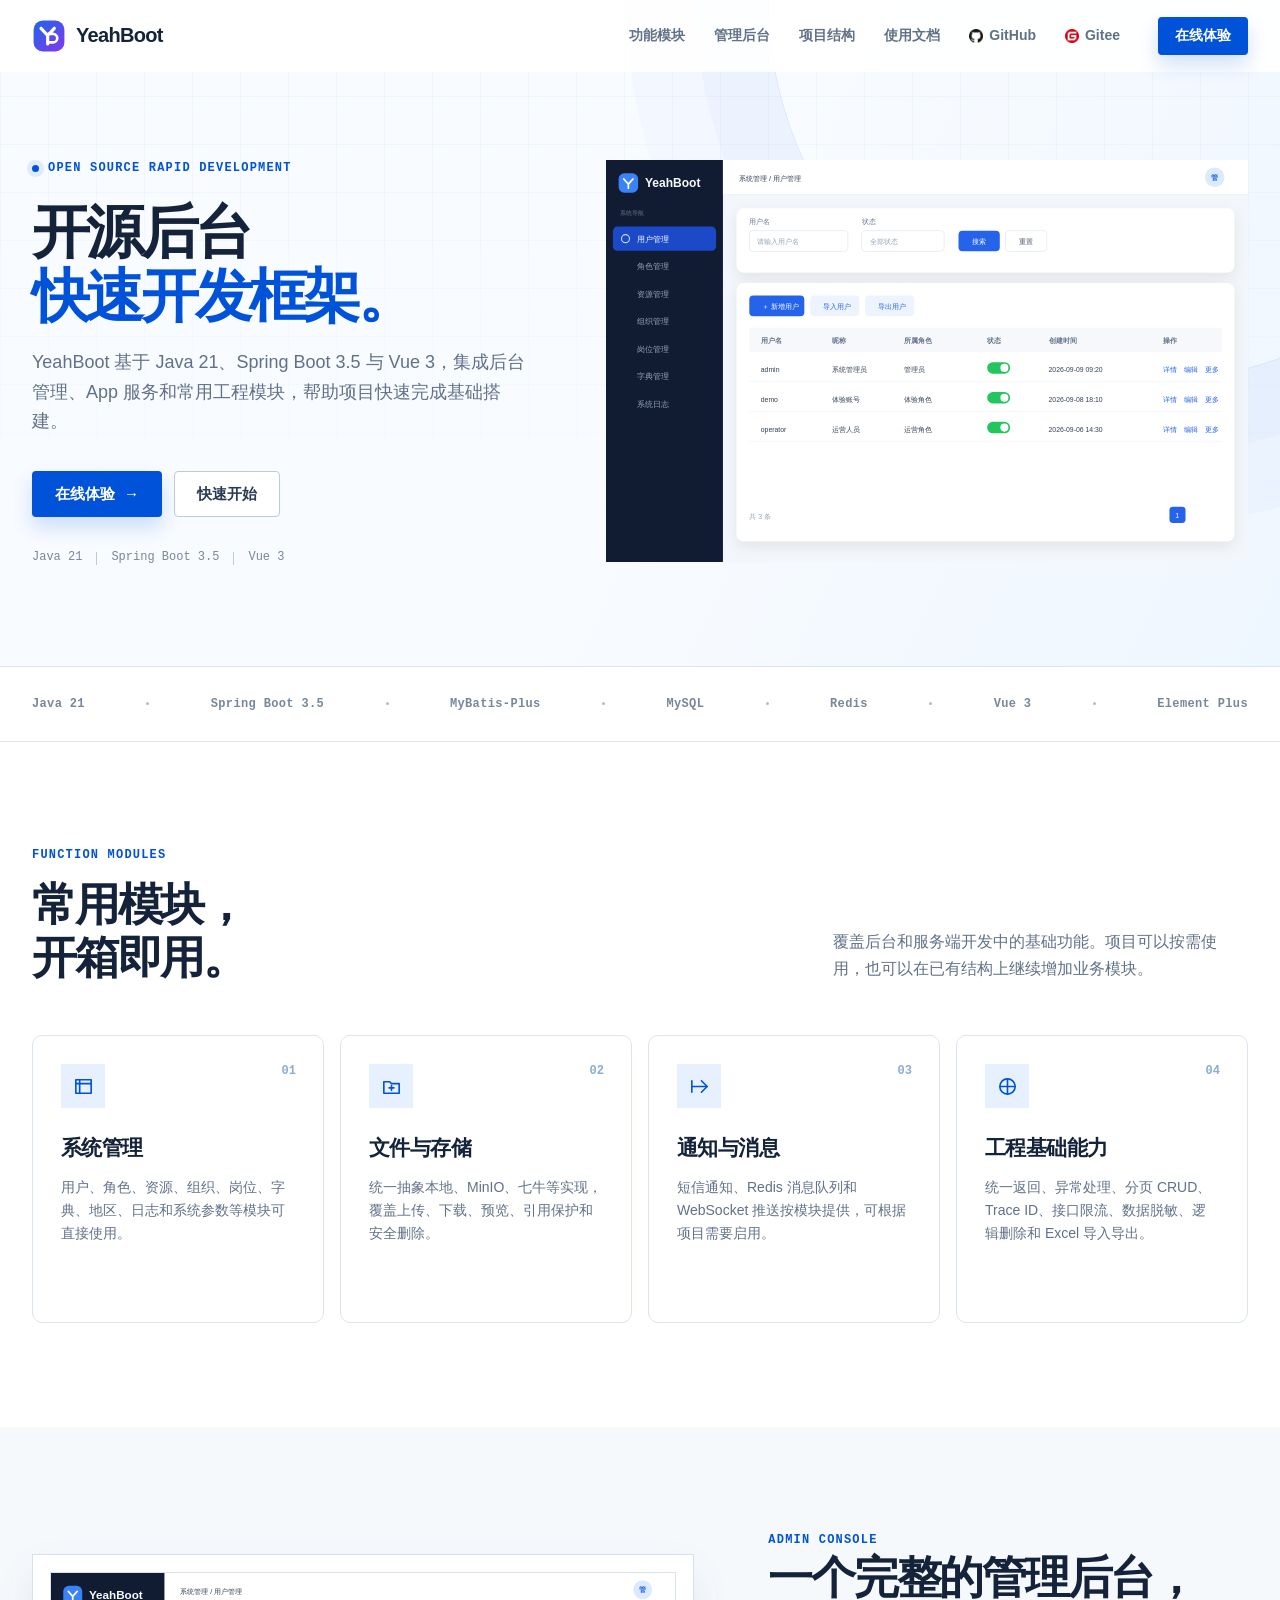
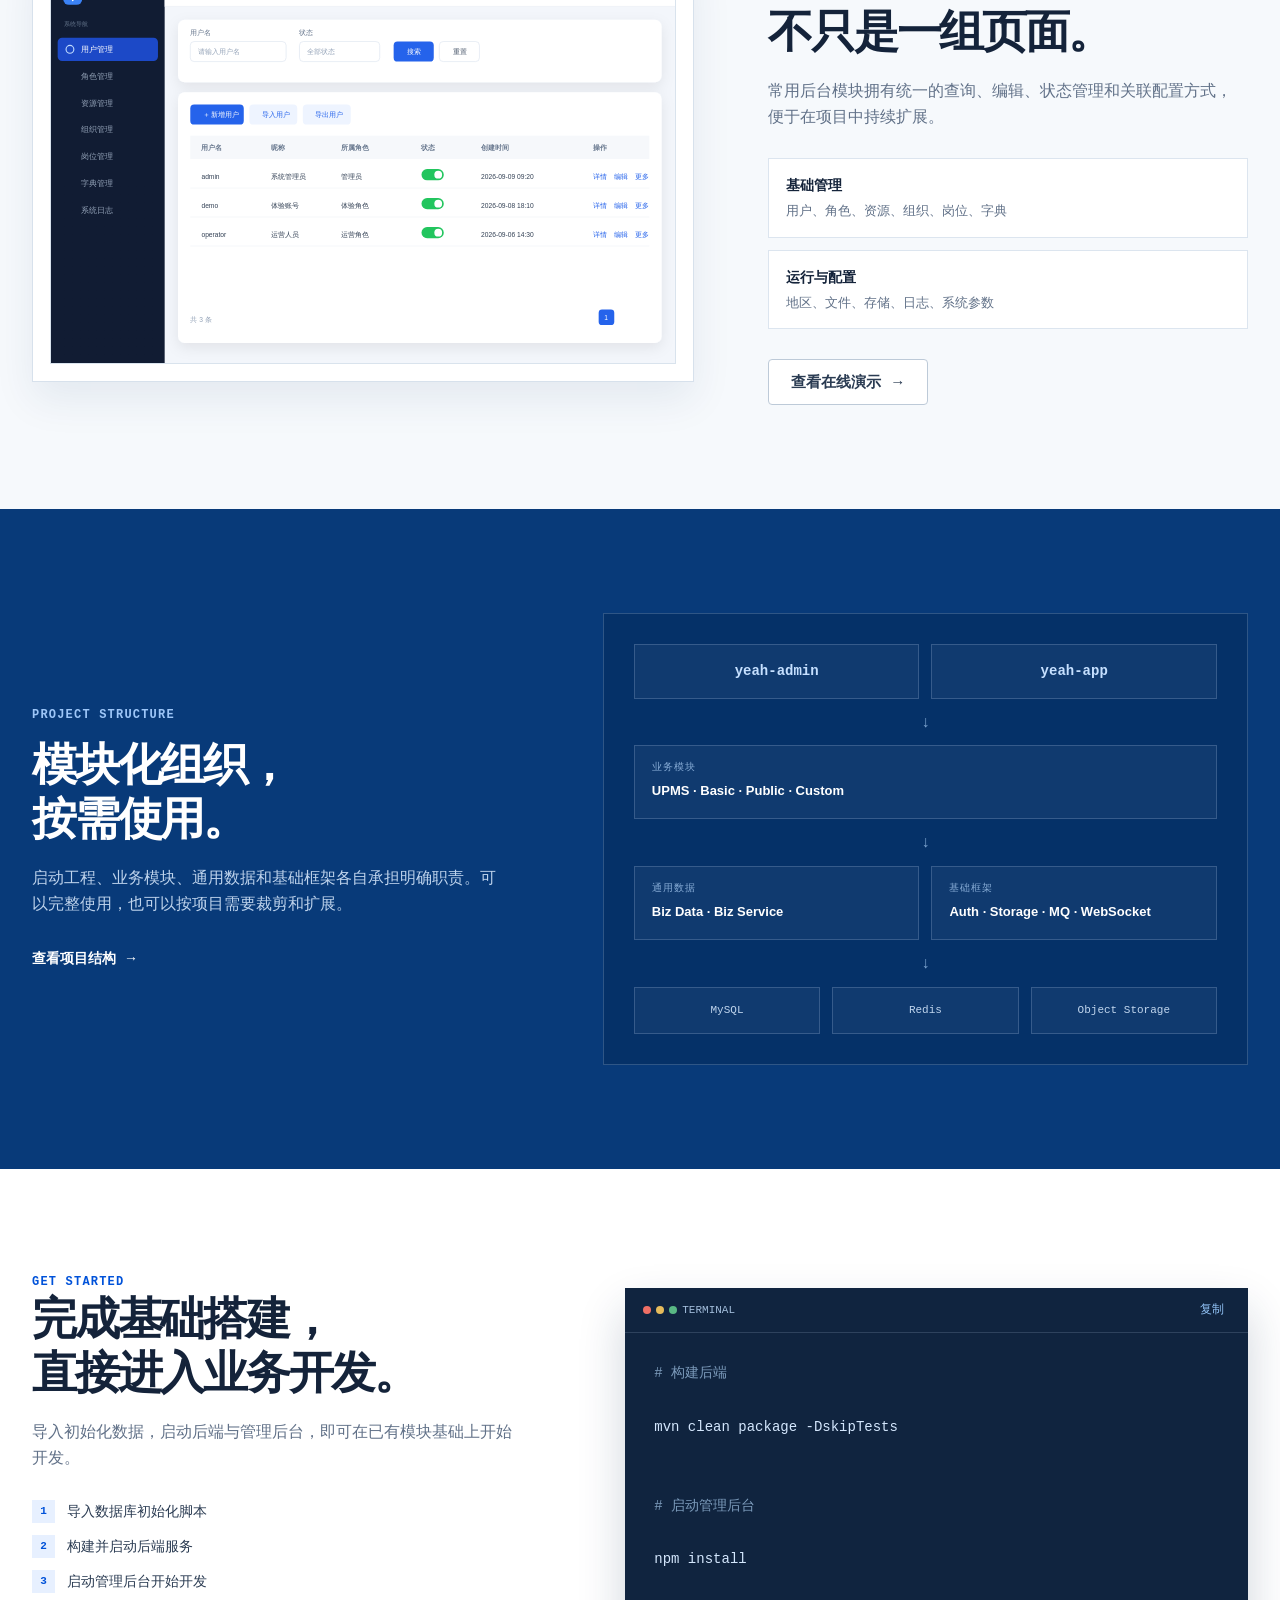
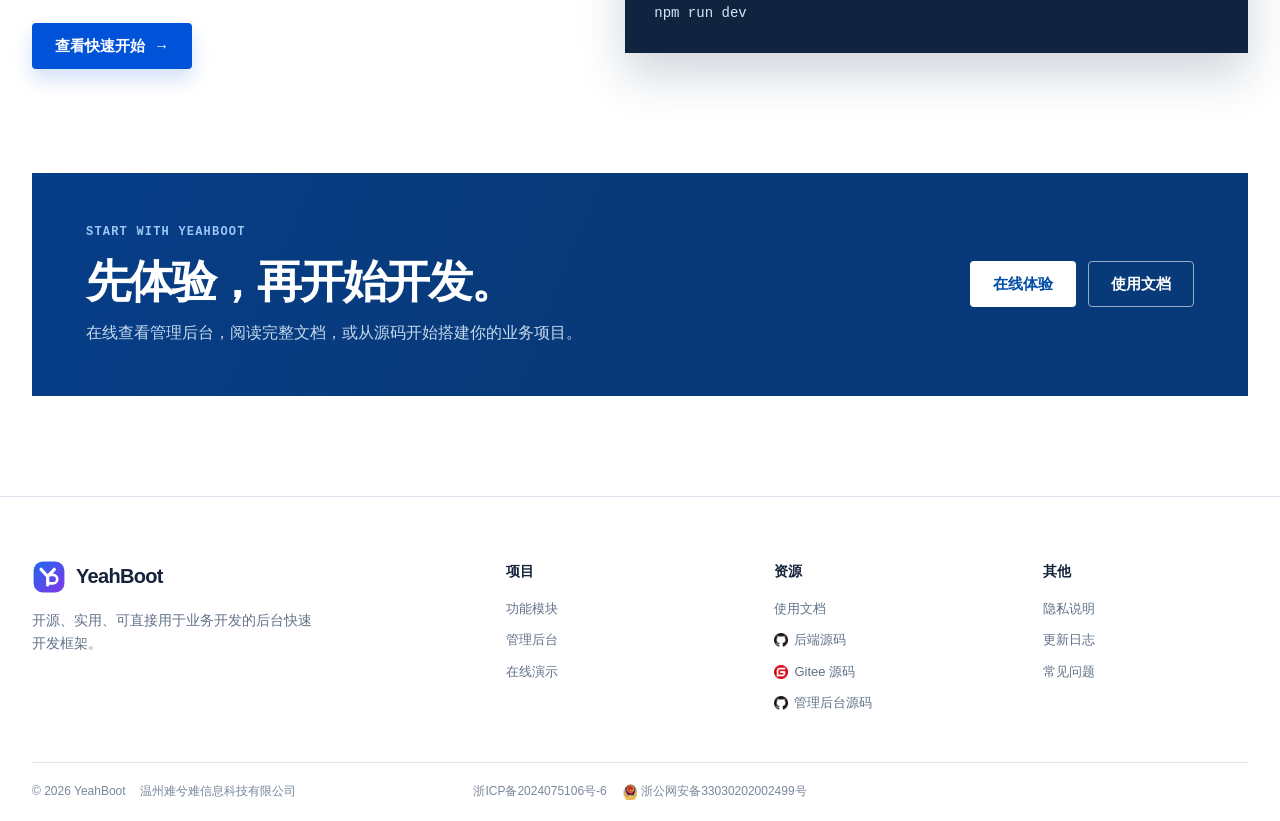
==== commit 436e61fc: "update beian && docs" ====
--- a/index.html
+++ b/index.html
@@ -294,7 +294,13 @@
           <span>&copy; <span data-current-year></span> YeahBoot</span>
           <a class="company-link" href="https://ysm.space" target="_blank" rel="noopener noreferrer">温州难兮难信息科技有限公司</a>
         </div>
-        <a class="filing-link" href="https://beian.miit.gov.cn/" target="_blank" rel="noreferrer">浙ICP备2024075106号-6</a>
+        <div class="footer-filings">
+          <a class="filing-link" href="https://beian.miit.gov.cn/" target="_blank" rel="noreferrer">浙ICP备2024075106号-6</a>
+          <a class="police-filing" href="https://beian.mps.gov.cn/#/query/webSearch?code=33030202002499" target="_blank" rel="noreferrer">
+            <img src="./assets/images/gonganbeian.png" alt="" aria-hidden="true" />
+            浙公网安备33030202002499号
+          </a>
+        </div>
       </div>
     </footer>
 
--- a/assets/css/site.css
+++ b/assets/css/site.css
@@ -832,12 +832,28 @@
 }
 
 .company-link,
-.filing-link {
+.filing-link,
+.police-filing {
   color: inherit;
 }
 
-.filing-link {
+.footer-filings {
   grid-column: 2;
+  display: flex;
+  align-items: center;
+  gap: 16px;
+  white-space: nowrap;
+}
+
+.police-filing {
+  display: inline-flex;
+  align-items: center;
+  gap: 4px;
+}
+
+.police-filing img {
+  width: auto;
+  height: 16px;
 }
 
 .footer-meta {
@@ -1125,6 +1141,11 @@
     gap: 4px;
   }
 
+  .footer-filings {
+    flex-wrap: wrap;
+    gap: 8px 16px;
+  }
+
   .footer-meta {
     flex-wrap: wrap;
     gap: 8px 16px;
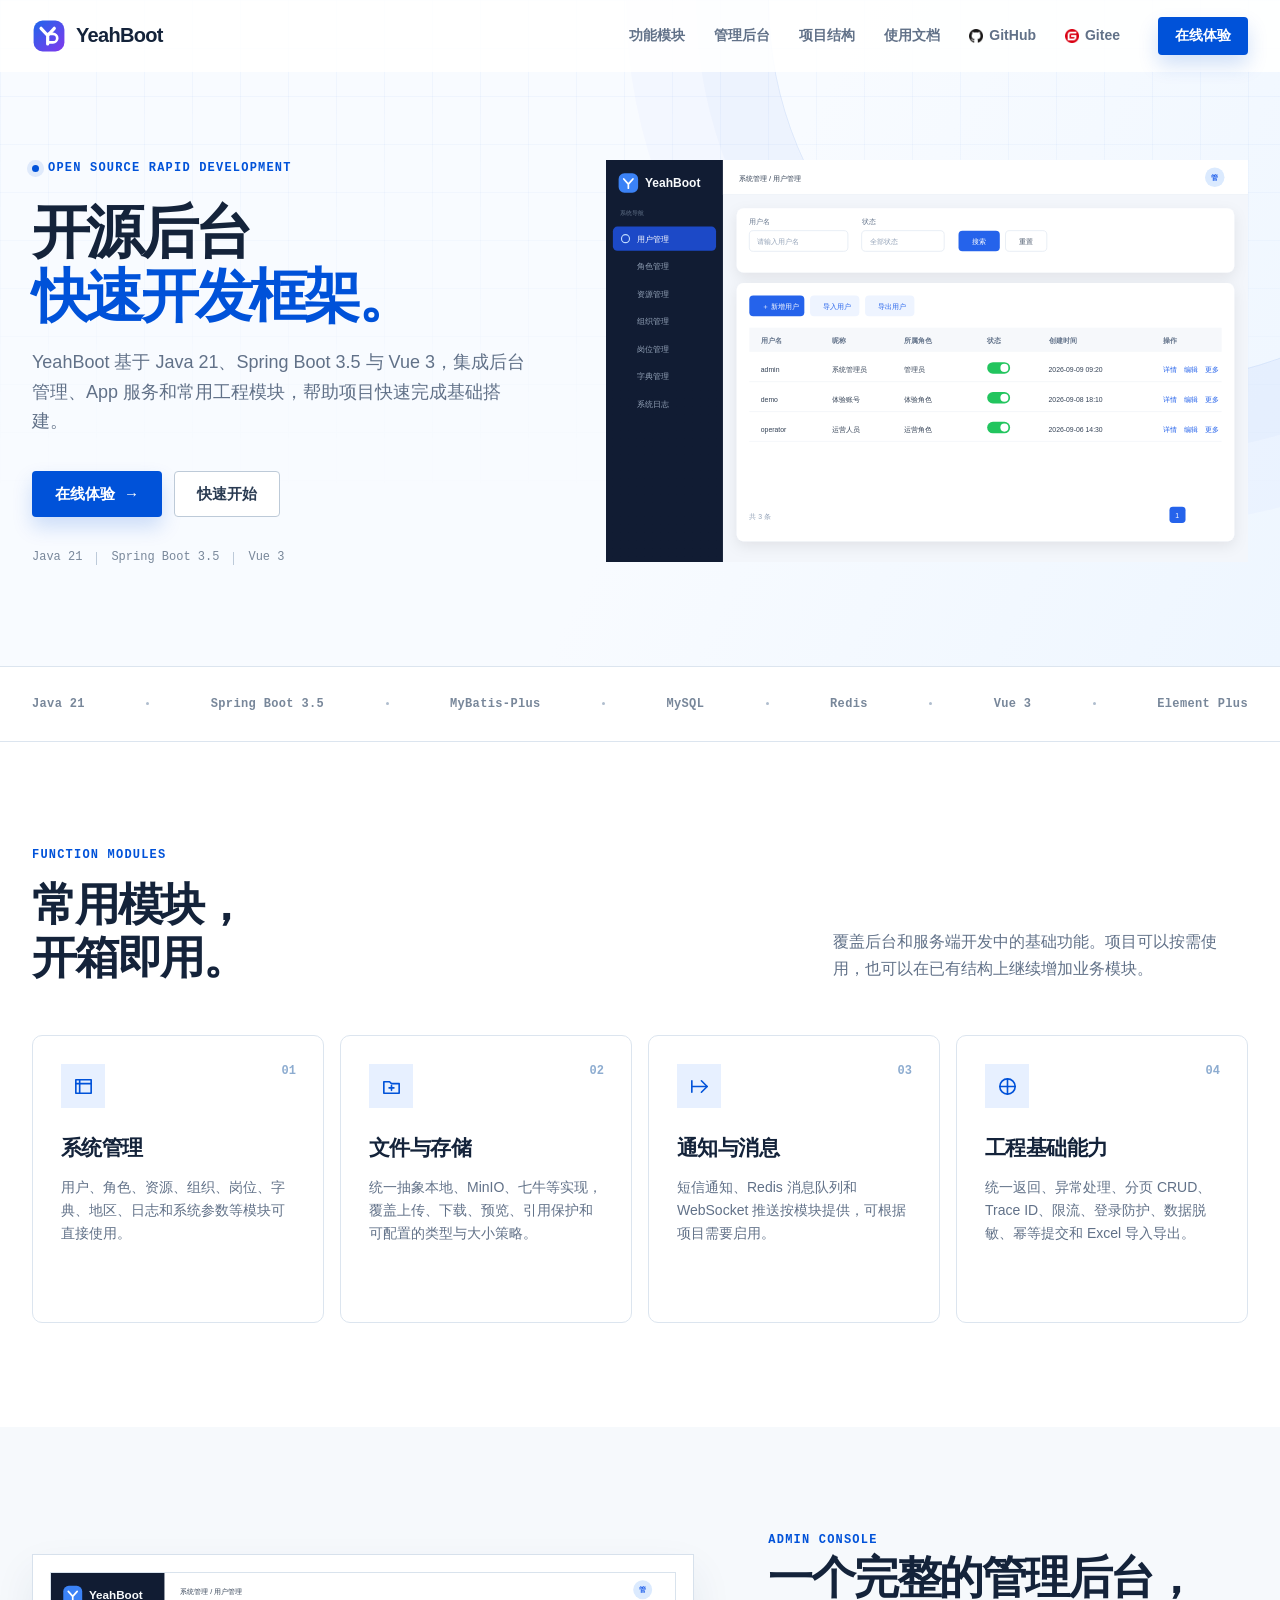
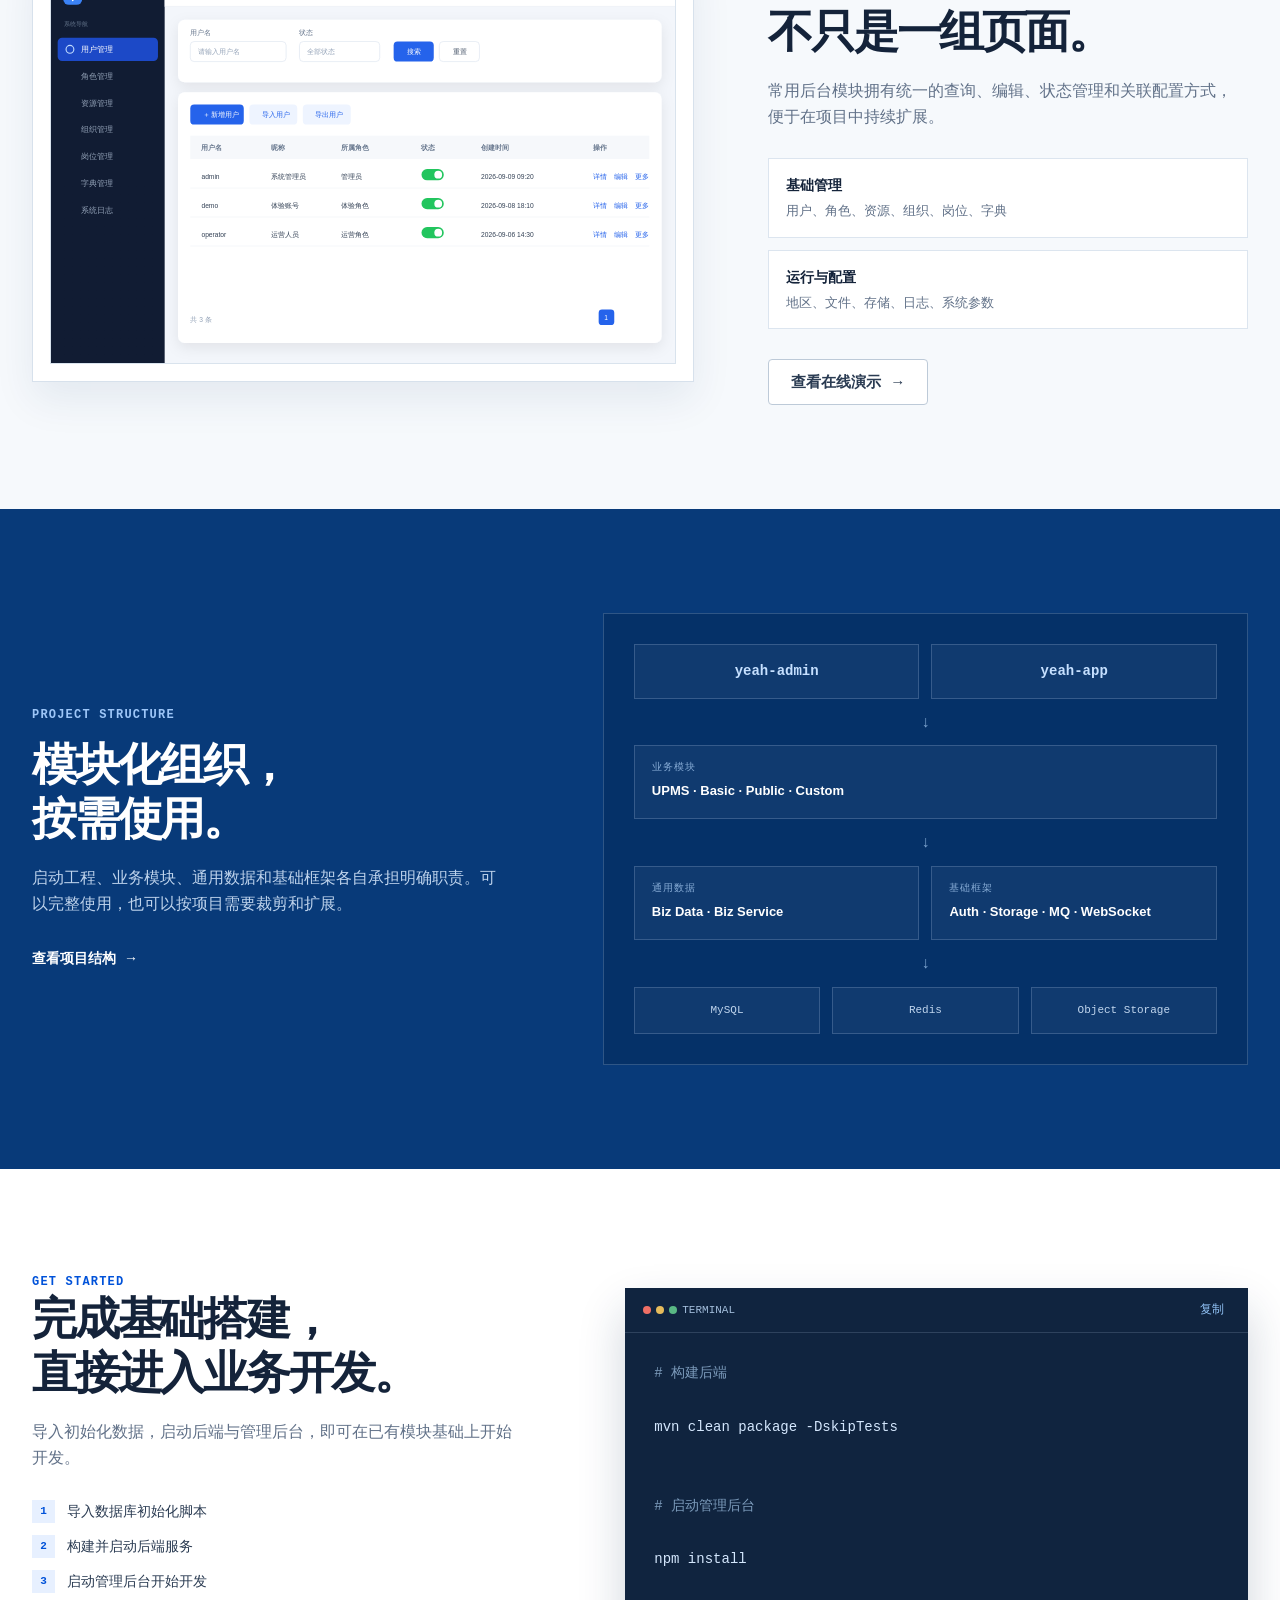
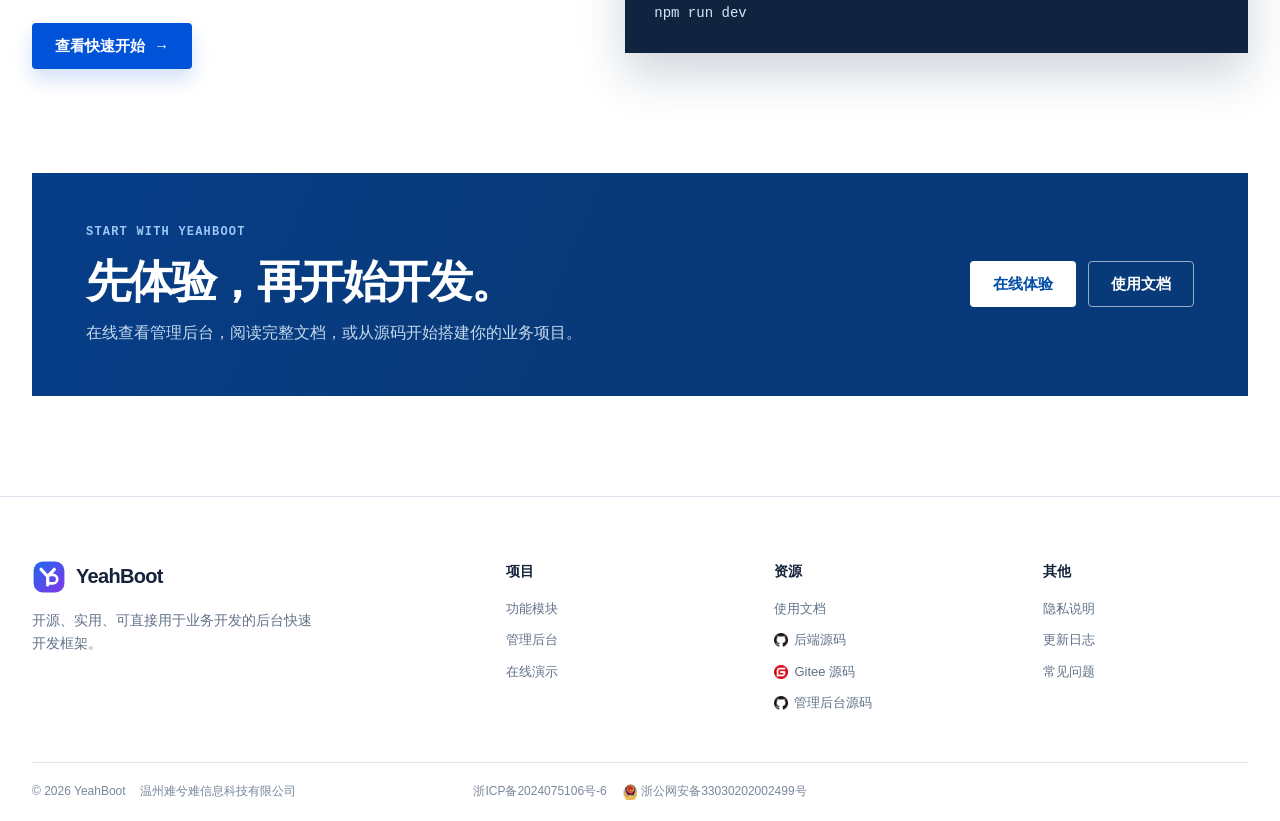
==== commit e421c2bf: "docs: sync system configuration illustration" ====
--- a/index.html
+++ b/index.html
@@ -144,7 +144,7 @@
                 <svg viewBox="0 0 24 24"><path d="M4 7h6l2 2h8v10H4V7Z"></path><path d="M12 11v5M9.5 13.5h5"></path></svg>
               </div>
               <h3>文件与存储</h3>
-              <p>统一抽象本地、MinIO、七牛等实现，覆盖上传、下载、预览、引用保护和安全删除。</p>
+              <p>统一抽象本地、MinIO、七牛等实现，覆盖上传、下载、预览、引用保护和可配置的类型与大小策略。</p>
             </article>
 
             <article class="module-card" data-reveal data-delay="120">
@@ -162,7 +162,7 @@
                 <svg viewBox="0 0 24 24"><path d="M12 4v16M4 12h16"></path><circle cx="12" cy="12" r="8"></circle></svg>
               </div>
               <h3>工程基础能力</h3>
-              <p>统一返回、异常处理、分页 CRUD、Trace ID、接口限流、数据脱敏、逻辑删除和 Excel 导入导出。</p>
+              <p>统一返回、异常处理、分页 CRUD、Trace ID、限流、登录防护、数据脱敏、幂等提交和 Excel 导入导出。</p>
             </article>
           </div>
         </div>
